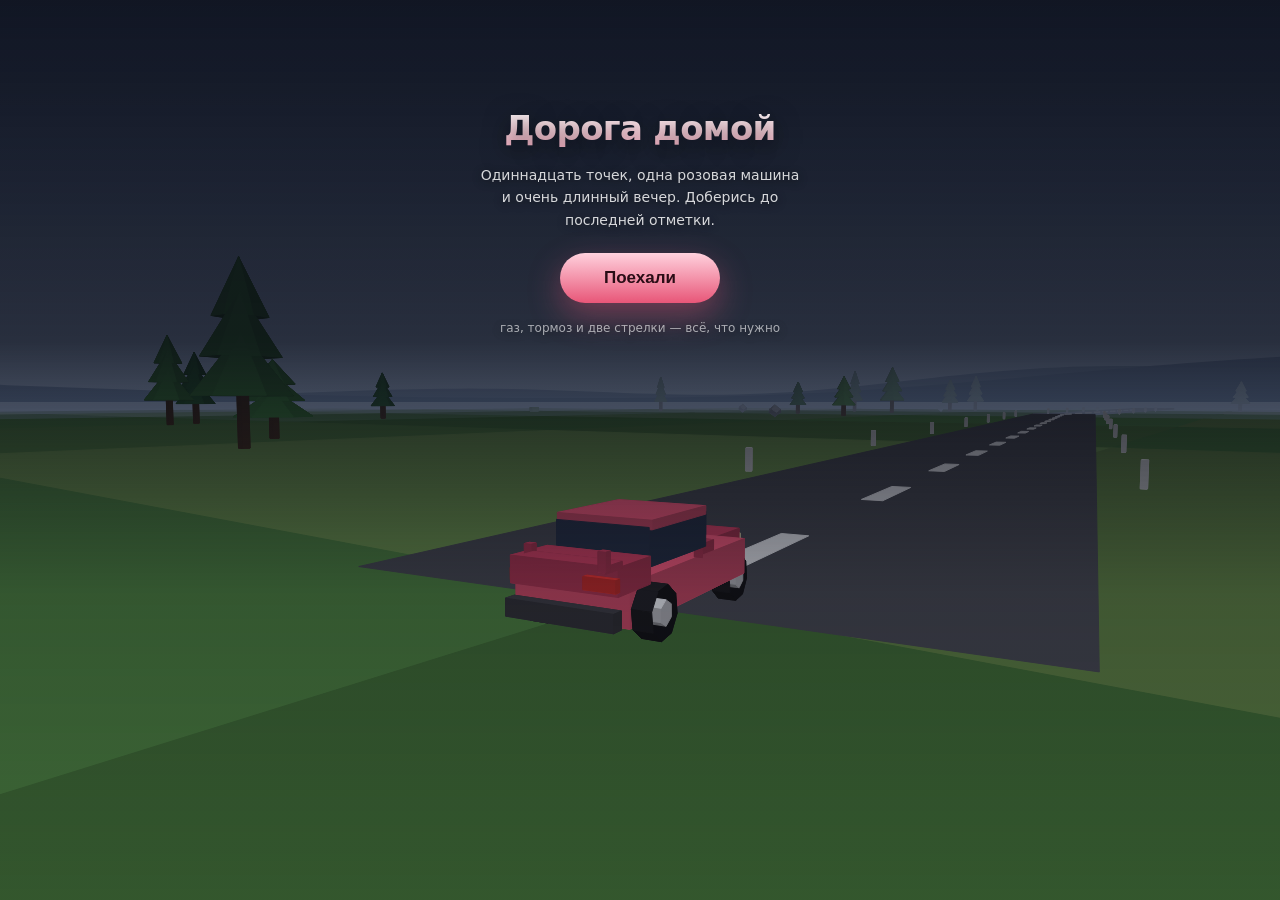
==== road-home.html @ 981a8a4d "Игра «Дорога домой»: одиночный HTML-файл с 3D-поездкой Самодостаточная low-poly игра на одном экране" ====
<!DOCTYPE html>
<html lang="ru">
<head>
<meta charset="utf-8">
<meta name="viewport" content="width=device-width,initial-scale=1,maximum-scale=1,user-scalable=no,viewport-fit=cover">
<meta name="theme-color" content="#0b0d14">
<meta name="apple-mobile-web-app-capable" content="yes">
<title>Дорога домой</title>
<style>
*{margin:0;padding:0;box-sizing:border-box;-webkit-tap-highlight-color:transparent}
html,body{width:100%;height:100%;overflow:hidden;background:#0b0d14;
  font-family:system-ui,-apple-system,"Segoe UI",Roboto,"Helvetica Neue",sans-serif;
  -webkit-user-select:none;user-select:none;touch-action:none;overscroll-behavior:none}
#c{display:block;position:absolute;inset:0}

/* ---------- худ ---------- */
#hud{position:absolute;left:0;right:0;top:0;padding:calc(env(safe-area-inset-top) + 12px) 14px 0;
  display:flex;justify-content:space-between;align-items:flex-start;pointer-events:none;
  color:#fff;text-shadow:0 2px 6px rgba(0,0,0,.55);opacity:0;transition:opacity .4s}
#hud.on{opacity:1}
.card{background:rgba(10,14,24,.45);backdrop-filter:blur(6px);-webkit-backdrop-filter:blur(6px);
  border:1px solid rgba(255,255,255,.14);border-radius:14px;padding:8px 12px}
.lbl{font-size:10px;letter-spacing:.14em;text-transform:uppercase;opacity:.65}
.val{font-size:20px;font-weight:700;line-height:1.15;font-variant-numeric:tabular-nums}
.val small{font-size:11px;font-weight:600;opacity:.6;margin-left:2px}

/* ---------- управление ---------- */
#pad{position:absolute;inset:auto 0 0 0;padding:0 16px calc(env(safe-area-inset-bottom) + 16px);
  display:flex;justify-content:space-between;align-items:flex-end;opacity:0;transition:opacity .4s;pointer-events:none}
#pad.on{opacity:1;pointer-events:auto}
.grp{display:flex;gap:12px}
.btn{width:76px;height:76px;border-radius:50%;border:1px solid rgba(255,255,255,.22);
  background:rgba(255,255,255,.1);backdrop-filter:blur(8px);-webkit-backdrop-filter:blur(8px);
  color:#fff;font-size:24px;font-weight:700;display:flex;align-items:center;justify-content:center;
  transition:transform .08s,background .12s;touch-action:none}
.btn.sm{font-size:12px;letter-spacing:.06em}
.btn.gas{background:rgba(232,86,120,.3);border-color:rgba(255,160,185,.5)}
.btn:active,.btn.dn{transform:scale(.9);background:rgba(255,255,255,.3)}
.btn.gas.dn{background:rgba(232,86,120,.6)}

/* ---------- диалог ---------- */
#dlg{position:absolute;left:0;right:0;bottom:0;padding:16px 16px calc(env(safe-area-inset-bottom) + 20px);
  display:none;pointer-events:auto}
#dlg.on{display:block;animation:up .35s cubic-bezier(.2,.9,.3,1)}
@keyframes up{from{opacity:0;transform:translateY(24px)}to{opacity:1;transform:none}}
#box{max-width:560px;margin:0 auto;background:rgba(12,14,22,.9);border:1px solid rgba(255,255,255,.16);
  border-radius:18px;padding:16px 18px 14px;color:#fff;box-shadow:0 18px 50px rgba(0,0,0,.55)}
#who{font-size:11px;letter-spacing:.16em;text-transform:uppercase;color:#c79bff;margin-bottom:7px}
#say{font-size:17px;line-height:1.5;min-height:3.1em}
#next{margin-top:10px;font-size:12px;opacity:.5;text-align:right;animation:bl 1.3s infinite}
@keyframes bl{0%,100%{opacity:.18}50%{opacity:.65}}

/* ---------- заставка ---------- */
#menu{position:absolute;inset:0;display:flex;flex-direction:column;align-items:center;justify-content:flex-start;
  gap:16px;padding:12vh 28px 28px;text-align:center;color:#fff;
  background:linear-gradient(180deg,rgba(9,11,20,.92) 0%,rgba(9,11,20,.8) 38%,
                                    rgba(9,11,20,.22) 66%,rgba(9,11,20,.05) 100%)}
#menu.off{display:none}
h1{font-size:34px;font-weight:800;letter-spacing:-.02em;text-shadow:0 6px 24px rgba(0,0,0,.6);
  background:linear-gradient(180deg,#fff,#ffb9cc);-webkit-background-clip:text;background-clip:text;color:transparent}
#menu p{max-width:330px;font-size:14px;line-height:1.6;opacity:.82;text-shadow:0 2px 10px rgba(0,0,0,.7)}
#go{margin-top:6px;padding:15px 44px;border:0;border-radius:999px;font-size:17px;font-weight:700;color:#2a0d16;
  background:linear-gradient(180deg,#ffd1dd,#e85678);box-shadow:0 12px 32px rgba(232,86,120,.4)}
#go:active{transform:scale(.96)}
#tip{font-size:12px;opacity:.6;margin-top:2px;text-shadow:0 2px 8px rgba(0,0,0,.8)}

#crash{position:absolute;inset:0;display:none;align-items:center;justify-content:center;
  background:#000;color:#4cf08a;font-family:ui-monospace,Menlo,Consolas,monospace;font-size:13px;
  white-space:pre;line-height:1.6;text-align:center;padding:20px}
#crash.on{display:flex}
</style>
</head>
<body>
<canvas id="c"></canvas>

<div id="hud">
  <div class="card"><div class="lbl">Точка</div><div class="val" id="hCp">1<small>/11</small></div></div>
  <div class="card" style="text-align:right"><div class="lbl">Скорость</div><div class="val" id="hSpd">0<small>км/ч</small></div></div>
</div>

<div id="pad">
  <div class="grp">
    <div class="btn" id="bL">◀</div>
    <div class="btn" id="bR">▶</div>
  </div>
  <div class="grp">
    <div class="btn sm" id="bB">ТОРМОЗ</div>
    <div class="btn gas" id="bG">ГАЗ</div>
  </div>
</div>

<div id="dlg"><div id="box">
  <div id="who">Незнакомец</div>
  <div id="say"></div>
  <div id="next">нажми, чтобы продолжить ▸</div>
</div></div>

<div id="crash"></div>

<div id="menu">
  <h1>Дорога домой</h1>
  <p>Одиннадцать точек, одна розовая машина и очень длинный вечер. Доберись до последней отметки.</p>
  <button id="go">Поехали</button>
  <div id="tip">газ, тормоз и две стрелки — всё, что нужно</div>
</div>

<script>
'use strict';

/* =====================================================================
   Крошечный софтверный 3D-рендер на обычном canvas 2d.
   Никаких библиотек: грани сортируются по глубине и заливаются
   кистью «от дальних к ближним». Этого хватает для low-poly.
   ===================================================================== */

const cvs = document.getElementById('c');
const ctx = cvs.getContext('2d', { alpha:false });

const FOV  = Math.PI / 3.1;
const FOV_V_MAX = 1.15;      // предел вертикального обзора
const NEAR = 0.45;
let W = 1, H = 1, DPR = 1, FL = 500;

function resize(){
  DPR = Math.min(window.devicePixelRatio || 1, 2);
  W = Math.round(window.innerWidth);
  H = Math.round(window.innerHeight);
  cvs.style.width = W + 'px';
  cvs.style.height = H + 'px';
  cvs.width  = Math.round(W * DPR);
  cvs.height = Math.round(H * DPR);
  ctx.setTransform(DPR, 0, 0, DPR, 0, 0);
  FL = Math.max((Math.min(W, H) / 2) / Math.tan(FOV / 2),
                (H / 2) / Math.tan(FOV_V_MAX / 2));
}
window.addEventListener('resize', resize);
window.addEventListener('orientationchange', () => setTimeout(resize, 120));
resize();

// --- мелкая математика -------------------------------------------------
const clamp = (v,a,b) => v < a ? a : (v > b ? b : v);
const lerp  = (a,b,t) => a + (b - a) * t;
function lerpAng(a,b,t){
  let d = ((b - a + Math.PI) % (Math.PI*2) + Math.PI*2) % (Math.PI*2) - Math.PI;
  return a + d * t;
}
// детерминированный генератор — мир каждый раз одинаковый
let _seed = 1;
function srnd(){ _seed = (_seed * 1664525 + 1013904223) >>> 0; return _seed / 4294967296; }
function hash2(i,j){
  let n = ((i * 73856093) ^ (j * 19349663)) >>> 0;
  n = ((n ^ (n >>> 13)) * 1274126177) >>> 0;
  return (n >>> 0) / 4294967296;
}

// --- камера ------------------------------------------------------------
const cam = { x:0, y:4, z:-10, yaw:0, pitch:0.26, cy:1, sy:0, cp:1, sp:0 };
function camPrep(){
  cam.cy = Math.cos(cam.yaw); cam.sy = Math.sin(cam.yaw);
  cam.cp = Math.cos(cam.pitch); cam.sp = Math.sin(cam.pitch);
}
function lookAt(tx,ty,tz){
  const dx = tx - cam.x, dy = ty - cam.y, dz = tz - cam.z;
  return { yaw: Math.atan2(dx, dz), pitch: Math.atan2(-dy, Math.hypot(dx, dz)) };
}

// мир -> камера
function toCam(p, out){
  const dx = p[0] - cam.x, dy = p[1] - cam.y, dz = p[2] - cam.z;
  const z1 = dx * cam.sy + dz * cam.cy;
  out[0] = dx * cam.cy - dz * cam.sy;
  out[1] = dy * cam.cp + z1 * cam.sp;
  out[2] = z1 * cam.cp - dy * cam.sp;
  return out;
}

// --- свет и туман ------------------------------------------------------
const LIGHT = (() => { const l=[0.42,0.82,-0.38], m=Math.hypot(l[0],l[1],l[2]); return [l[0]/m,l[1]/m,l[2]/m]; })();
let FOG_A = 150, FOG_B = 320;           // где туман начинается и где съедает всё
const FOG_RGB = [176, 198, 231];

// очередь граней текущего кадра: {v:[[x,y,z]..], c:[r,g,b(,a)], l:слой}
let queue = [];
function push(v, c, l){ queue.push({ v:v, c:c, l:l === undefined ? 3 : l }); }

// обрезка многоугольника по ближней плоскости (иначе грани за спиной
// выворачиваются наизнанку)
function clipNear(pts){
  const out = [];
  for (let i = 0; i < pts.length; i++){
    const a = pts[i], b = pts[(i + 1) % pts.length];
    const ain = a[2] >= NEAR, bin = b[2] >= NEAR;
    if (ain) out.push(a);
    if (ain !== bin){
      const t = (NEAR - a[2]) / (b[2] - a[2]);
      out.push([a[0] + (b[0]-a[0])*t, a[1] + (b[1]-a[1])*t, NEAR]);
    }
  }
  return out;
}

function renderQueue(){
  const draw = [];
  const tmp = [0,0,0];

  for (let qi = 0; qi < queue.length; qi++){
    const f = queue[qi], v = f.v, n = v.length;
    // центр грани — по нему считаем дистанцию, туман и сортировку
    let cx = 0, cy = 0, cz = 0;
    for (let i = 0; i < n; i++){ cx += v[i][0]; cy += v[i][1]; cz += v[i][2]; }
    cx /= n; cy /= n; cz /= n;
    const dist = Math.hypot(cx - cam.x, cy - cam.y, cz - cam.z);
    if (dist > FOG_B) continue;

    // в камеру + обрезка
    const cpts = new Array(n);
    for (let i = 0; i < n; i++){
      toCam(v[i], tmp);
      cpts[i] = [tmp[0], tmp[1], tmp[2]];
    }
    let poly = cpts;
    let anyBack = false, allBack = true;
    for (let i = 0; i < n; i++){ if (cpts[i][2] < NEAR) anyBack = true; else allBack = false; }
    if (allBack) continue;
    if (anyBack){ poly = clipNear(cpts); if (poly.length < 3) continue; }

    // экранные координаты + грубый отсев за краями кадра
    const sp = new Array(poly.length);
    let minX = 1e9, maxX = -1e9, minY = 1e9, maxY = -1e9, az = 0;
    for (let i = 0; i < poly.length; i++){
      const p = poly[i], k = FL / p[2];
      const X = W/2 + p[0]*k, Y = H/2 - p[1]*k;
      sp[i] = [X, Y];
      if (X < minX) minX = X; if (X > maxX) maxX = X;
      if (Y < minY) minY = Y; if (Y > maxY) maxY = Y;
      az += p[2];
    }
    if (maxX < -4 || minX > W + 4 || maxY < -4 || minY > H + 4) continue;
    az /= poly.length;

    // нормаль; разворачиваем её к камере, чтобы видимая сторона была освещена
    const ax = v[1][0]-v[0][0], ay = v[1][1]-v[0][1], az0 = v[1][2]-v[0][2];
    const bx = v[2][0]-v[0][0], by = v[2][1]-v[0][1], bz = v[2][2]-v[0][2];
    let nx = ay*bz - az0*by, ny = az0*bx - ax*bz, nz = ax*by - ay*bx;
    const nl = Math.hypot(nx, ny, nz) || 1;
    nx /= nl; ny /= nl; nz /= nl;
    if (nx*(cam.x-cx) + ny*(cam.y-cy) + nz*(cam.z-cz) < 0){ nx=-nx; ny=-ny; nz=-nz; }

    const sh = 0.52 + 0.48 * Math.max(0, nx*LIGHT[0] + ny*LIGHT[1] + nz*LIGHT[2]);
    const col = f.c;
    let r = col[0]*sh, g = col[1]*sh, b = col[2]*sh;
    let fog = clamp((dist - FOG_A) / (FOG_B - FOG_A), 0, 1);
    if (f.l === 4) fog *= 0.45;                    // маркеры и дым — почти без тумана
    if (fog > 0){
      r = lerp(r, FOG_RGB[0], fog); g = lerp(g, FOG_RGB[1], fog); b = lerp(b, FOG_RGB[2], fog);
    }
    const alpha = col.length > 3 ? col[3] * (1 - fog*0.5) : 1;
    draw.push({ p:sp, s:'rgb(' + (r|0) + ',' + (g|0) + ',' + (b|0) + ')', a:alpha, z:az, l:f.l });
  }

  // слой за слоем, внутри слоя — от дальних к ближним
  draw.sort((A,B) => (A.l - B.l) || (B.z - A.z));

  let lastA = 1;
  ctx.lineWidth = 1;
  ctx.lineJoin = 'round';
  for (let i = 0; i < draw.length; i++){
    const d = draw[i];
    if (d.a !== lastA){ ctx.globalAlpha = d.a; lastA = d.a; }
    ctx.fillStyle = d.s; ctx.strokeStyle = d.s;
    const p = d.p;
    ctx.beginPath();
    ctx.moveTo(p[0][0], p[0][1]);
    for (let j = 1; j < p.length; j++) ctx.lineTo(p[j][0], p[j][1]);
    ctx.closePath();
    ctx.fill();
    if (d.a === 1) ctx.stroke();     // закрывает щели между соседними гранями
  }
  if (lastA !== 1) ctx.globalAlpha = 1;
  queue.length = 0;
  return draw.length;
}

/* ---------------------------------------------------------------------
   Небо: градиент, солнце и силуэт гор, который едет вместе с поворотом
   камеры. Рисуется в экранных координатах — дёшево и не грузит сортировку.
   --------------------------------------------------------------------- */
function drawSky(){
  const hy = H/2 - FL * Math.tan(cam.pitch);        // линия горизонта
  const g = ctx.createLinearGradient(0, Math.min(0, hy - H), 0, hy);
  g.addColorStop(0,   '#2f4f9e');
  g.addColorStop(0.55,'#6f96d8');
  g.addColorStop(1,   '#b0c6e7');
  ctx.fillStyle = g;
  ctx.fillRect(0, 0, W, Math.max(0, hy));
  ctx.fillStyle = 'rgb(176,198,231)';
  if (hy < H) ctx.fillRect(0, Math.max(0, hy), W, H - Math.max(0, hy));

  // солнце
  const sa = 0.9;                                    // мировой азимут солнца
  let da = ((sa - cam.yaw + Math.PI) % (Math.PI*2) + Math.PI*2) % (Math.PI*2) - Math.PI;
  if (Math.abs(da) < 1.2){
    const sx = W/2 + Math.tan(da) * FL, sy = hy - FL * 0.30;
    const sg = ctx.createRadialGradient(sx, sy, 4, sx, sy, 130);
    sg.addColorStop(0, 'rgba(255,246,214,.95)');
    sg.addColorStop(0.18,'rgba(255,224,170,.55)');
    sg.addColorStop(1, 'rgba(255,214,160,0)');
    ctx.fillStyle = sg;
    ctx.beginPath(); ctx.arc(sx, sy, 130, 0, 6.2832); ctx.fill();
  }

  // горы у горизонта
  if (hy > -40){
    for (let layer = 0; layer < 2; layer++){
      const amp = layer ? 46 : 78, k = layer ? 0.9 : 0.55;
      ctx.fillStyle = layer ? 'rgba(126,152,192,.75)' : 'rgba(98,124,168,.62)';
      ctx.beginPath();
      ctx.moveTo(-6, hy + 2);
      for (let x = -6; x <= W + 6; x += 14){
        const ang = Math.atan((x - W/2) / FL) + cam.yaw;
        const h = amp * (0.55 + 0.45*Math.sin(ang*3.1*k + layer*2.1))
                      * (0.6 + 0.4*Math.sin(ang*7.7*k + 1.3 + layer));
        ctx.lineTo(x, hy - Math.abs(h) * (layer ? 0.75 : 1));
      }
      ctx.lineTo(W + 6, hy + 2);
      ctx.closePath(); ctx.fill();
    }
  }
}

/* =====================================================================
   Конструктор геометрии
   ===================================================================== */

// коробка; ry — поворот вокруг вертикали
function box(out, cx,cy,cz, sx,sy,sz, col, ry){
  const hx=sx/2, hy=sy/2, hz=sz/2;
  const c = Math.cos(ry||0), s = Math.sin(ry||0);
  const raw = [[-hx,-hy,-hz],[hx,-hy,-hz],[hx,-hy,hz],[-hx,-hy,hz],
               [-hx, hy,-hz],[hx, hy,-hz],[hx, hy,hz],[-hx, hy,hz]];
  const p = raw.map(v => [v[0]*c + v[2]*s + cx, v[1] + cy, -v[0]*s + v[2]*c + cz]);
  const F = [[4,5,6,7],[0,3,2,1],[3,2,6,7],[0,1,5,4],[1,2,6,5],[0,3,7,4]];
  for (let i = 0; i < F.length; i++) out.push({ v:F[i].map(k => p[k]), c:col });
  return out;
}

// призма вдоль оси X — из неё делаются колёса
function cylX(out, cx,cy,cz, r, len, sides, rot, col, cap){
  const hl = len/2, a = [], b = [];
  for (let i = 0; i < sides; i++){
    const t = rot + i * Math.PI*2 / sides;
    const y = Math.sin(t)*r, z = Math.cos(t)*r;
    a.push([cx-hl, cy+y, cz+z]);
    b.push([cx+hl, cy+y, cz+z]);
  }
  for (let i = 0; i < sides; i++){
    const j = (i+1) % sides;
    out.push({ v:[a[i], a[j], b[j], b[i]], c:col });
  }
  out.push({ v:a.slice().reverse(), c:cap||col });
  out.push({ v:b.slice(),           c:cap||col });
  return out;
}

// конус — крона дерева, крыша
function cone(out, cx,cy,cz, r, h, sides, col){
  const base = [];
  for (let i = 0; i < sides; i++){
    const t = i * Math.PI*2 / sides;
    base.push([cx + Math.cos(t)*r, cy, cz + Math.sin(t)*r]);
  }
  const tip = [cx, cy + h, cz];
  for (let i = 0; i < sides; i++) out.push({ v:[base[i], base[(i+1)%sides], tip], c:col });
  out.push({ v:base.slice().reverse(), c:col });
  return out;
}

// угловатый «шарик» — камни и кудри
function blob(out, cx,cy,cz, r, col, sq){
  const s = sq === undefined ? 1 : sq;
  const p = [[0,r,0],[0,-r,0],
             [r,r*0.32*s,0],[-r,r*0.32*s,0],[0,r*0.32*s,r],[0,r*0.32*s,-r],
             [r*0.7,-r*0.32*s,r*0.7],[-r*0.7,-r*0.32*s,r*0.7],
             [r*0.7,-r*0.32*s,-r*0.7],[-r*0.7,-r*0.32*s,-r*0.7]].map(v => [v[0]+cx, v[1]+cy, v[2]+cz]);
  const F = [[0,2,4],[0,4,3],[0,3,5],[0,5,2],
             [1,6,7],[1,7,9],[1,9,8],[1,8,6],
             [2,4,6],[4,3,7],[3,5,9],[5,2,8],
             [4,6,7],[3,7,9],[5,9,8],[2,8,6]];
  for (let i = 0; i < F.length; i++) out.push({ v:F[i].map(k => p[k]), c:col });
  return out;
}

// перенос/поворот готового набора граней в мировые координаты
function xform(src, dst, px,py,pz, yaw, pitch, roll, layer){
  const cy = Math.cos(yaw||0),   sy = Math.sin(yaw||0);
  const cp = Math.cos(pitch||0), sp = Math.sin(pitch||0);
  const cr = Math.cos(roll||0),  sr = Math.sin(roll||0);
  for (let i = 0; i < src.length; i++){
    const f = src[i], nv = new Array(f.v.length);
    for (let j = 0; j < f.v.length; j++){
      const p = f.v[j];
      const x1 = p[0]*cr - p[1]*sr, y1 = p[0]*sr + p[1]*cr, z1 = p[2];
      const y2 = y1*cp - z1*sp,     z2 = y1*sp + z1*cp;
      nv[j] = [x1*cy + z2*sy + px, y2 + py, -x1*sy + z2*cy + pz];
    }
    dst.push({ v:nv, c:f.c, l: layer === undefined ? 3 : layer });
  }
  return dst;
}

/* =====================================================================
   Мир: маршрут из 11 точек, дорога, деревья, камни и дом в конце
   ===================================================================== */

const CP_TOTAL = 11;
const ROAD_W   = 13;
let route = [];        // route[0] — старт, дальше 11 контрольных точек
let roadPath = [];     // то же плюс «хвост» за последней точкой
let statics = [];      // неподвижные грани в мировых координатах
let house = null;      // { x, z, yaw, doorX, doorZ }

function buildWorld(){
  _seed = 20260916;
  statics = [];
  route = [[0, 0]];
  let ang = 0;
  for (let i = 1; i <= CP_TOTAL; i++){
    ang += (srnd() - 0.5) * 1.5;
    const d = 150 + srnd() * 80;
    const p = route[route.length - 1];
    route.push([p[0] + Math.sin(ang)*d, p[1] + Math.cos(ang)*d]);
  }
  // дорога не должна обрываться на последней точке — уводим её за горизонт
  roadPath = route.slice();
  {
    const e = route[CP_TOTAL], q = route[CP_TOTAL-1];
    const ex = e[0]-q[0], ez = e[1]-q[1], eL = Math.hypot(ex, ez);
    roadPath.push([e[0] + ex/eL*240, e[1] + ez/eL*240]);
  }

  // --- дорога ---
  const asphalt = [66,68,78], edge = [214,216,222];
  for (let i = 0; i < roadPath.length - 1; i++){
    const a = roadPath[i], b = roadPath[i+1];
    const dx = b[0]-a[0], dz = b[1]-a[1], L = Math.hypot(dx,dz);
    const nx = -dz/L * ROAD_W/2, nz = dx/L * ROAD_W/2;
    statics.push({ v:[[a[0]-nx,0.05,a[1]-nz],[a[0]+nx,0.05,a[1]+nz],
                      [b[0]+nx,0.05,b[1]+nz],[b[0]-nx,0.05,b[1]-nz]], c:asphalt, l:1 });
    // заплатка на стыке, чтобы на поворотах не было дыр
    const px = -dz/L*ROAD_W/2, pz = dx/L*ROAD_W/2;
    statics.push({ v:[[b[0]-px-dx/L*6.5,0.05,b[1]-pz-dz/L*6.5],[b[0]+px-dx/L*6.5,0.05,b[1]+pz-dz/L*6.5],
                      [b[0]+px+dx/L*6.5,0.05,b[1]+pz+dz/L*6.5],[b[0]-px+dx/L*6.5,0.05,b[1]-pz+dz/L*6.5]],
                    c:asphalt, l:1 });
    // прерывистая разметка
    const n = Math.floor(L / 12);
    for (let k = 0; k < n; k++){
      const t0 = (k + 0.25) / n, t1 = (k + 0.62) / n;
      const x0 = a[0]+dx*t0, z0 = a[1]+dz*t0, x1 = a[0]+dx*t1, z1 = a[1]+dz*t1;
      const mx = -dz/L*0.35, mz = dx/L*0.35;
      statics.push({ v:[[x0-mx,0.09,z0-mz],[x0+mx,0.09,z0+mz],[x1+mx,0.09,z1+mz],[x1-mx,0.09,z1-mz]],
                     c:edge, l:2 });
    }
    // столбики вдоль обочины — по ним чувствуется скорость
    const posts = Math.floor(L / 26);
    for (let k = 1; k <= posts; k++){
      const t = k / (posts + 1);
      const bx = a[0]+dx*t, bz = a[1]+dz*t;
      for (const sgn of [-1, 1]){
        const o = [];
        box(o, bx + (-dz/L)*(ROAD_W/2+1.6)*sgn, 0.55, bz + (dx/L)*(ROAD_W/2+1.6)*sgn,
            0.22, 1.1, 0.22, [236,238,244]);
        for (const f of o) statics.push({ v:f.v, c:f.c, l:3 });
      }
    }
  }

  // --- дом у последней точки ---
  const last = route[CP_TOTAL], prev = route[CP_TOTAL-1];
  const hdx = last[0]-prev[0], hdz = last[1]-prev[1], hL = Math.hypot(hdx,hdz);
  const sx = -hdz/hL, sz = hdx/hL;                         // вбок от дороги
  const fx = hdx/hL, fz = hdz/hL;                          // вдоль дороги
  const hx = last[0] + sx*13 + fx*13, hz = last[1] + sz*13 + fz*13;
  const hyaw = Math.atan2(sx, sz);                          // фасадом к дороге
  house = { x:hx, z:hz, yaw:hyaw, doorX: hx - sx*4.6, doorZ: hz - sz*4.6,
            sideX: sx, sideZ: sz };
  buildHouse(hx, hz, hyaw);

  // --- зелень и камни ---
  const minX = Math.min(...roadPath.map(p=>p[0])) - 220, maxX = Math.max(...roadPath.map(p=>p[0])) + 220;
  const minZ = Math.min(...roadPath.map(p=>p[1])) - 220, maxZ = Math.max(...roadPath.map(p=>p[1])) + 220;
  const greens = [[46,104,52],[58,122,58],[38,90,48],[70,132,64]];
  let tries = 0, placed = 0;
  while (placed < 340 && tries < 6000){
    tries++;
    const x = minX + srnd()*(maxX-minX), z = minZ + srnd()*(maxZ-minZ);
    const d = distToRoad(x, z);
    if (d < ROAD_W/2 + 5) continue;
    if (Math.hypot(x-hx, z-hz) < 16) continue;
    if (d > 150) continue;                                  // не заваливаем горизонт
    placed++;
    const o = [];
    if (srnd() < 0.78){
      const h = 4 + srnd()*5, r = 1.6 + srnd()*1.2;
      box(o, x, h*0.3, z, 0.55, h*0.6, 0.55, [82,58,40]);
      const g = greens[(srnd()*greens.length)|0];
      cone(o, x, h*0.45, z, r*1.25, h*0.55, 6, g);
      cone(o, x, h*0.78, z, r,      h*0.55, 6, g);
      cone(o, x, h*1.12, z, r*0.7,  h*0.5,  6, g);
    } else if (srnd() < 0.6){
      blob(o, x, 0.5 + srnd()*0.4, z, 0.8 + srnd()*1.1, [128,130,138], 0.8);
    } else {
      const bh = 0.9 + srnd()*0.7;
      box(o, x, bh/2, z, 1.4 + srnd(), bh, 1.4 + srnd(), [92,140,72], srnd()*3);
    }
    for (const f of o) statics.push({ v:f.v, c:f.c, l:3 });
  }
}

function buildHouse(x, z, yaw){
  const o = [];
  const wall = [222,214,198], wood = [126,86,58], roofc = [138,62,58];
  box(o, 0, 2.2, 0, 9, 4.4, 8, wall);
  // двускатная крыша
  const rh = 2.6, ov = 0.7;
  const A = [-4.5-ov, 4.4, -4-ov], B = [4.5+ov, 4.4, -4-ov],
        C = [4.5+ov, 4.4, 4+ov],  D = [-4.5-ov, 4.4, 4+ov],
        E = [0, 4.4+rh, -4-ov],   F = [0, 4.4+rh, 4+ov];
  o.push({ v:[A,B,E], c:roofc });
  o.push({ v:[D,C,F], c:roofc });
  o.push({ v:[A,E,F,D], c:[152,70,64] });
  o.push({ v:[B,C,F,E], c:[120,54,52] });
  // крыльцо
  box(o, 0, 0.14, -4.9, 4.2, 0.28, 2.2, [188,182,170]);
  box(o, -1.7, 1.4, -5.8, 0.3, 2.5, 0.3, wood);
  box(o,  1.7, 1.4, -5.8, 0.3, 2.5, 0.3, wood);
  box(o, 0, 2.8, -5.3, 4.4, 0.3, 1.6, roofc);
  // окна
  for (const wx of [-2.9, 2.9]){
    box(o, wx, 2.5, -4.06, 1.7, 1.6, 0.12, [96,140,178]);
    box(o, wx, 2.5, -4.0,  1.9, 1.8, 0.06, wood);
  }
  box(o, 0, 5.2, 0, 1.2, 1.2, 8.4, [150,142,130]);   // конёк
  for (const f of o) statics.push({ v:f.v.map(p => rotY(p, x, z, yaw)), c:f.c, l:3 });

  // дверь живёт отдельно — она открывается
  doorLocal = [];
  box(doorLocal, 0.55, 1.35, 0, 1.1, 2.7, 0.14, [88,56,38]);
  box(doorLocal, 0.95, 1.35, -0.12, 0.14, 0.14, 0.14, [226,196,120]);
  doorHinge = rotY([-0.55, 0, -4.06], x, z, yaw);
  doorYaw = yaw;
  // тёмный проём под дверью
  const dark = [];
  box(dark, 0, 1.35, -4.0, 1.15, 2.7, 0.1, [26,22,26]);
  for (const f of dark) statics.push({ v:f.v.map(p => rotY(p, x, z, yaw)), c:f.c, l:3 });
}
let doorLocal = [], doorHinge = [0,0,0], doorYaw = 0;

function rotY(p, cx, cz, a){
  const c = Math.cos(a), s = Math.sin(a);
  return [p[0]*c + p[2]*s + cx, p[1], -p[0]*s + p[2]*c + cz];
}

function distToRoad(x, z){
  let best = 1e9;
  for (let i = 0; i < roadPath.length - 1; i++){
    const a = roadPath[i], b = roadPath[i+1];
    const dx = b[0]-a[0], dz = b[1]-a[1];
    const t = clamp(((x-a[0])*dx + (z-a[1])*dz) / (dx*dx + dz*dz), 0, 1);
    const d = Math.hypot(x - (a[0]+dx*t), z - (a[1]+dz*t));
    if (d < best) best = d;
  }
  return best;
}

// земля — сетка плиток вокруг камеры, цвет берётся из хеша координат
const TILE = 55, TILE_R = 7;
function emitGround(){
  const ci = Math.floor(cam.x / TILE), cj = Math.floor(cam.z / TILE);
  for (let i = ci - TILE_R; i <= ci + TILE_R; i++){
    for (let j = cj - TILE_R; j <= cj + TILE_R; j++){
      const x = i*TILE, z = j*TILE;
      const mx = x + TILE/2, mz = z + TILE/2;
      const rx = mx - cam.x, rz = mz - cam.z;
      if (rx*cam.sy + rz*cam.cy < -60) continue;              // позади камеры
      if (rx*rx + rz*rz > (FOG_B+TILE)*(FOG_B+TILE)) continue;
      const h = hash2(i, j);
      const g = h < 0.14 ? [96,132,72] : (h < 0.3 ? [74,116,60] : [64,108,56]);
      const k = 0.9 + hash2(j, i) * 0.22;
      const e = 0.6;      // плитки чуть перекрываются — так не видно швов
      push([[x-e,0,z-e],[x+TILE+e,0,z-e],[x+TILE+e,0,z+TILE+e],[x-e,0,z+TILE+e]],
           [g[0]*k, g[1]*k, g[2]*k], 0);
    }
  }
}

/* =====================================================================
   Машина
   ===================================================================== */

const BODY = [232,86,120], BODY_D = [196,62,96], GLASS = [46,58,86];
const carBody = [];
(function buildCar(){
  const o = carBody;
  box(o, 0,  0.62,  0.05, 1.92, 0.62, 4.10, BODY);        // корпус
  box(o, 0,  0.95,  1.35, 1.78, 0.34, 1.35, BODY_D);      // капот
  box(o, 0,  0.98, -1.75, 1.80, 0.40, 0.90, BODY_D);      // багажник
  box(o, 0,  1.28, -0.20, 1.62, 0.58, 1.95, GLASS);       // остекление
  box(o, 0,  1.60, -0.20, 1.66, 0.14, 1.85, BODY);        // крыша
  box(o, 0,  1.14, -2.06, 1.50, 0.10, 0.44, BODY_D);      // спойлер
  box(o, -0.62, 1.22, -2.10, 0.12, 0.28, 0.12, BODY_D);
  box(o,  0.62, 1.22, -2.10, 0.12, 0.28, 0.12, BODY_D);
  box(o, -1.00, 1.05,  0.30, 0.14, 0.22, 0.42, BODY_D);   // зеркала
  box(o,  1.00, 1.05,  0.30, 0.14, 0.22, 0.42, BODY_D);
  box(o, -0.62, 0.92,  2.05, 0.52, 0.20, 0.10, [255,243,196]);  // фары
  box(o,  0.62, 0.92,  2.05, 0.52, 0.20, 0.10, [255,243,196]);
  box(o, -0.62, 0.92, -2.18, 0.52, 0.18, 0.10, [222,52,52]);    // стопы
  box(o,  0.62, 0.92, -2.18, 0.52, 0.18, 0.10, [222,52,52]);
  box(o, 0, 0.45,  2.12, 1.80, 0.26, 0.20, [58,58,66]);         // бамперы
  box(o, 0, 0.45, -2.22, 1.80, 0.26, 0.20, [58,58,66]);
})();

const car = {
  x:0, z:0, yaw:0, spd:0,
  steer:0, wheelSpin:0, roll:0, pitch:0, dead:false
};

function emitCar(){
  const w = [];
  const tyre = [32,32,38], dark = [24,24,30], rim = [208,210,218];
  for (const sgn of [-1, 1]){
    for (const wz of [-1.32, 1.38]){
      cylX(w, 0.98*sgn, 0.40, wz, 0.40, 0.32, 8, car.wheelSpin, tyre, dark);
      cylX(w, 1.02*sgn, 0.40, wz, 0.19, 0.28, 6, car.wheelSpin, rim, rim);
    }
  }
  xform(carBody, queue, car.x, 0, car.z, car.yaw, car.pitch, car.roll, 3);
  xform(w,     queue, car.x, 0, car.z, car.yaw, car.pitch, car.roll, 3);
}

/* =====================================================================
   Сосед: высокий, кудрявый, фиолетовая футболка, широкие чёрные джинсы
   ===================================================================== */

const SKIN = [226,182,150], TEE = [128,66,188], TEE_D = [104,52,158],
      JEANS = [28,28,34], HAIR = [46,32,26];

const man = { x:0, z:0, yaw:0, walk:0, on:false, phase:0, arrived:0, stopX:0, stopZ:0 };

function limb(out, cx,cy,cz, sx,sy,sz, col, pivotY, ang){
  const t = [];
  box(t, cx, cy, cz, sx, sy, sz, col);
  const c = Math.cos(ang), s = Math.sin(ang);
  for (const f of t){
    out.push({ v: f.v.map(p => {
      const y = p[1] - pivotY, z = p[2];
      return [p[0], y*c - z*s + pivotY, y*s + z*c];
    }), c: f.c });
  }
}

function emitMan(){
  if (!man.on) return;
  const o = [];
  const sw = Math.sin(man.walk) * (man.phase === 1 ? 0.55 : 0.06);
  // широкие джинсы
  limb(o, -0.26, 0.48, 0, 0.46, 1.00, 0.46, JEANS, 0.98,  sw);
  limb(o,  0.26, 0.48, 0, 0.46, 1.00, 0.46, JEANS, 0.98, -sw);
  box(o, 0, 1.06, 0, 0.98, 0.26, 0.48, JEANS);            // пояс
  box(o, 0, 1.62, 0, 0.94, 0.90, 0.46, TEE);              // футболка
  box(o, 0, 1.62, 0.235, 0.62, 0.62, 0.02, TEE_D);
  // руки: короткий фиолетовый рукав, дальше кожа
  for (const sgn of [-1, 1]){
    limb(o, 0.60*sgn, 1.72, 0, 0.26, 0.42, 0.28, TEE,  2.02, -sw*0.75*sgn);
    limb(o, 0.60*sgn, 1.28, 0, 0.22, 0.54, 0.24, SKIN, 2.02, -sw*0.75*sgn);
  }
  box(o, 0, 2.14, 0, 0.26, 0.18, 0.26, SKIN);             // шея
  box(o, 0, 2.44, 0, 0.42, 0.46, 0.40, SKIN);             // голова
  box(o, -0.09, 2.47, 0.21, 0.08, 0.08, 0.04, [34,30,34]); // глаза
  box(o,  0.09, 2.47, 0.21, 0.08, 0.08, 0.04, [34,30,34]);
  box(o, 0, 2.35, 0.21, 0.16, 0.05, 0.03, [178,120,104]);  // улыбка
  // кудри
  const curls = [[0,2.70,0,0.20],[-0.17,2.65,0.08,0.16],[0.17,2.65,0.08,0.16],
                 [-0.17,2.63,-0.10,0.16],[0.17,2.63,-0.10,0.16],[0,2.62,-0.20,0.17],
                 [-0.23,2.50,0,0.14],[0.23,2.50,0,0.14],[0,2.72,0.15,0.15]];
  for (const cu of curls) blob(o, cu[0], cu[1], cu[2], cu[3], HAIR, 1.05);
  // фигура собрана «на глазок» крупной — ужимаем до человеческого роста (~2.1 м)
  const S = 0.73;
  for (const f of o) f.v = f.v.map(p => [p[0]*S, p[1]*S, p[2]*S]);
  xform(o, queue, man.x, 0, man.z, man.yaw, 0, 0, 3);
}

/* =====================================================================
   Маркер точки и дым из-под капота
   ===================================================================== */

function emitMarker(){
  if (state !== 'play') return;
  const t = route[cpIndex];
  const R = 6.2, N = 14, pulse = 0.45 + 0.2*Math.sin(now*3.2);
  const col = [255, 214, 92, pulse];
  for (let i = 0; i < N; i++){
    const a0 = i*Math.PI*2/N + now*0.35, a1 = a0 + Math.PI*2/N * 0.55;
    const x0 = t[0]+Math.cos(a0)*R, z0 = t[1]+Math.sin(a0)*R;
    const x1 = t[0]+Math.cos(a1)*R, z1 = t[1]+Math.sin(a1)*R;
    push([[x0,0.06,z0],[x1,0.06,z1],[x1,7,z1],[x0,7,z0]], col, 4);
  }
}

const smoke = [];
function emitSmoke(dt){
  for (let i = smoke.length - 1; i >= 0; i--){
    const p = smoke[i];
    p.life -= dt;
    if (p.life <= 0){ smoke.splice(i,1); continue; }
    p.y += p.vy*dt; p.x += p.vx*dt; p.z += p.vz*dt; p.r += dt*0.28;
    const k = p.life / p.max;
    const rx = cam.cy, rz = -cam.sy;               // билборд по камере
    const r = p.r, v = [];
    for (let a = 0; a < 6; a++){                   // шестиугольник мягче квадрата
      const t = a * Math.PI/3 + p.rot;
      const cu = Math.cos(t)*r, su = Math.sin(t)*r;
      v.push([p.x + rx*cu, p.y + su, p.z + rz*cu]);
    }
    push(v, [206,208,216, k*0.3], 4);
  }
}
function puff(strength){
  const fx = car.x + Math.sin(car.yaw)*2.0, fz = car.z + Math.cos(car.yaw)*2.0;
  smoke.push({ x:fx + (Math.random()-0.5)*0.7, y:1.05, z:fz + (Math.random()-0.5)*0.7,
               vx:(Math.random()-0.5)*0.6, vy:1.3 + Math.random()*0.8, vz:(Math.random()-0.5)*0.6,
               r:0.22 + Math.random()*0.2, rot:Math.random()*3,
               life:1.3 + Math.random()*0.7, max:2.0 });
  if (strength > 1) puff(strength - 1);
}

/* =====================================================================
   Состояние игры
   ===================================================================== */

let state = 'menu';        // menu | play | broke | talk | glitch
let cpIndex = 1;           // к какой точке едем
let now = 0, last = 0, stateT = 0;

const hCp = document.getElementById('hCp');
const hSpd = document.getElementById('hSpd');
const hud = document.getElementById('hud');
const pad = document.getElementById('pad');
const menu = document.getElementById('menu');
const dlg = document.getElementById('dlg');
const sayEl = document.getElementById('say');
const whoEl = document.getElementById('who');
const nextEl = document.getElementById('next');
const crashEl = document.getElementById('crash');

const LINES = [
  'Ой, кажется у тебя сломалась машина, малышка',
  'Не переживай, можешь остаться у меня',
  'У меня как раз есть стол, ты можешь…'
];
let lineIdx = 0, typed = 0, typeDone = false, holdT = 0;

function resetGame(){
  cpIndex = 1;
  car.x = route[0][0]; car.z = route[0][1];
  car.yaw = Math.atan2(route[1][0]-route[0][0], route[1][1]-route[0][1]);
  car.spd = 0; car.steer = 0; car.roll = 0; car.pitch = 0;
  car.wheelSpin = 0; car.dead = false;
  smoke.length = 0;
  man.on = false; man.walk = 0; man.phase = 0;
  doorOpen = 0;
  lineIdx = 0; typed = 0; typeDone = false;
  dlg.classList.remove('on');
  crashEl.classList.remove('on');
  hud.classList.add('on'); pad.classList.add('on');
  cam.yaw = car.yaw; cam.pitch = 0.26;
  cam.x = car.x - Math.sin(car.yaw)*9;
  cam.z = car.z - Math.cos(car.yaw)*9;
  cam.y = CAM_H;
  state = 'play'; stateT = 0;
  hCp.innerHTML = '1<small>/11</small>';
}
let doorOpen = 0;

/* ---------------------------- управление ---------------------------- */
const keys = Object.create(null);
const touch = { l:false, r:false, g:false, b:false };
addEventListener('keydown', e => {
  keys[e.code] = true;
  if (['ArrowUp','ArrowDown','ArrowLeft','ArrowRight','Space'].indexOf(e.code) >= 0) e.preventDefault();
  if (e.code === 'Space' || e.code === 'Enter') advance();
}, { passive:false });
addEventListener('keyup', e => { keys[e.code] = false; });

function bindBtn(id, key){
  const el = document.getElementById(id);
  const on  = e => { e.preventDefault(); touch[key] = true;  el.classList.add('dn'); audioStart(); };
  const off = e => { e.preventDefault(); touch[key] = false; el.classList.remove('dn'); };
  el.addEventListener('pointerdown', on);
  el.addEventListener('pointerup', off);
  el.addEventListener('pointercancel', off);
  el.addEventListener('pointerleave', off);
}
bindBtn('bL','l'); bindBtn('bR','r'); bindBtn('bG','g'); bindBtn('bB','b');

function input(){
  const k = keys;
  return {
    gas:   touch.g || k.ArrowUp   || k.KeyW ? 1 : 0,
    brake: touch.b || k.ArrowDown || k.KeyS ? 1 : 0,
    left:  touch.l || k.ArrowLeft || k.KeyA ? 1 : 0,
    right: touch.r || k.ArrowRight|| k.KeyD ? 1 : 0
  };
}

/* ------------------------------- звук ------------------------------- */
let AC = null, eng = null, engGain = null, sub = null;
function audioStart(){
  if (AC) { if (AC.state === 'suspended') AC.resume(); return; }
  try {
    AC = new (window.AudioContext || window.webkitAudioContext)();
    engGain = AC.createGain(); engGain.gain.value = 0;
    const filt = AC.createBiquadFilter();
    filt.type = 'lowpass'; filt.frequency.value = 900;
    eng = AC.createOscillator(); eng.type = 'sawtooth'; eng.frequency.value = 60;
    sub = AC.createOscillator(); sub.type = 'square';   sub.frequency.value = 30;
    eng.connect(filt); sub.connect(filt); filt.connect(engGain); engGain.connect(AC.destination);
    eng.start(); sub.start();
  } catch (e) { AC = null; }
}
function engineSound(){
  if (!AC || !eng) return;
  const v = Math.abs(car.spd);
  const f = 52 + v * 5.2;
  try {
    eng.frequency.setTargetAtTime(f, AC.currentTime, 0.08);
    sub.frequency.setTargetAtTime(f/2, AC.currentTime, 0.08);
    engGain.gain.setTargetAtTime(car.dead ? 0 : 0.035 + Math.min(v,40)*0.0016, AC.currentTime, 0.1);
  } catch (e) {}
}
function beep(freq, dur, type, vol){
  if (!AC) return;
  try {
    const o = AC.createOscillator(), g = AC.createGain();
    o.type = type || 'triangle'; o.frequency.value = freq;
    g.gain.setValueAtTime(vol || 0.09, AC.currentTime);
    g.gain.exponentialRampToValueAtTime(0.0001, AC.currentTime + dur);
    o.connect(g); g.connect(AC.destination); o.start(); o.stop(AC.currentTime + dur);
  } catch (e) {}
}
function noiseBurst(dur, vol){
  if (!AC) return;
  try {
    const n = Math.floor(AC.sampleRate * dur);
    const buf = AC.createBuffer(1, n, AC.sampleRate);
    const d = buf.getChannelData(0);
    for (let i = 0; i < n; i++) d[i] = (Math.random()*2 - 1) * (1 - i/n);
    const s = AC.createBufferSource(); s.buffer = buf;
    const g = AC.createGain(); g.gain.value = vol || 0.12;
    s.connect(g); g.connect(AC.destination); s.start();
  } catch (e) {}
}

/* ---------------------------- физика езды ---------------------------- */
const MAX_SPD = 42, ACC = 17, REV = -13;
function drive(dt){
  const inp = input();
  let thr = 0;
  if (inp.gas)   thr += 1;
  if (inp.brake) thr -= 1;

  if (car.dead){
    car.spd *= Math.pow(0.06, dt);                    // двигатель заглох
  } else if (thr > 0){
    car.spd += ACC * dt * (1 - Math.min(1, car.spd / MAX_SPD) * 0.75);
  } else if (thr < 0){
    car.spd -= (car.spd > 0 ? 34 : 13) * dt;
    if (car.spd < REV) car.spd = REV;
  } else {
    car.spd -= Math.sign(car.spd) * Math.min(Math.abs(car.spd), 6.5 * dt);
  }
  car.spd *= Math.pow(0.985, dt * 60);
  if (car.spd > MAX_SPD) car.spd = MAX_SPD;

  const steerIn = (inp.right ? 1 : 0) - (inp.left ? 1 : 0);
  const want = car.dead ? 0 : steerIn;
  car.steer = lerp(car.steer, want, 1 - Math.pow(0.001, dt));

  const grip = clamp(Math.abs(car.spd) / 9, 0, 1);
  car.yaw += car.steer * 1.65 * dt * grip * Math.sign(car.spd || 1);

  car.x += Math.sin(car.yaw) * car.spd * dt;
  car.z += Math.cos(car.yaw) * car.spd * dt;
  car.wheelSpin -= car.spd * dt / 0.4;

  // кузов кренится в повороте и клюёт носом при разгоне/торможении
  car.roll  = lerp(car.roll,   car.steer * 0.09 * grip, 1 - Math.pow(0.004, dt));
  car.pitch = lerp(car.pitch, clamp(-thr * 0.035, -0.05, 0.05), 1 - Math.pow(0.01, dt));

  // трава тормозит сильнее асфальта
  if (distToRoad(car.x, car.z) > ROAD_W/2 + 1.5) car.spd *= Math.pow(0.62, dt);
}

/* =====================================================================
   Камера
   ===================================================================== */

const CAM_DIST = 8.2, CAM_H = 4.6;
let camMode = 'follow';                  // follow | cine
let cineTarget = { x:0, y:0, z:0 };

function updateCamera(dt){
  if (camMode === 'follow'){
    const k = 1 - Math.pow(0.0015, dt);
    cam.yaw = lerpAng(cam.yaw, car.yaw, k);
    const tx = car.x - Math.sin(cam.yaw)*CAM_DIST;
    const tz = car.z - Math.cos(cam.yaw)*CAM_DIST;
    const kp = 1 - Math.pow(0.0005, dt);
    cam.x = lerp(cam.x, tx, kp);
    cam.z = lerp(cam.z, tz, kp);
    cam.y = lerp(cam.y, CAM_H, kp);
    const aim = lookAt(car.x + Math.sin(cam.yaw)*10, 1.4, car.z + Math.cos(cam.yaw)*10);
    cam.pitch = lerpAng(cam.pitch, aim.pitch, kp);
  } else {
    const k = 1 - Math.pow(0.02, dt);
    cam.x = lerp(cam.x, cineTarget.x, k);
    cam.y = lerp(cam.y, cineTarget.y, k);
    cam.z = lerp(cam.z, cineTarget.z, k);
    const aim = lookAt(cineTarget.lx, cineTarget.ly, cineTarget.lz);
    cam.yaw   = lerpAng(cam.yaw, aim.yaw, k);
    cam.pitch = lerpAng(cam.pitch, aim.pitch, k);
  }
  camPrep();
}

function setupCine(){
  const fx = Math.sin(car.yaw), fz = Math.cos(car.yaw);   // куда смотрит машина
  const sx = house.sideX,       sz = house.sideZ;         // с какой стороны дом
  // сосед подходит к водительской двери со стороны дома
  man.stopX = car.x + sx*3.2 + fx*0.5;
  man.stopZ = car.z + sz*3.2 + fz*0.5;
  // камера сзади и чуть в сторону от дома — в кадр попадают и машина, и крыльцо
  cineTarget.x  = car.x - fx*12 - sx*3.2;
  cineTarget.y  = 4.4;
  cineTarget.z  = car.z - fz*12 - sz*3.2;
  cineTarget.lx = car.x + fx*4.5 + sx*3.2;
  cineTarget.ly = 1.0;                             // сцена повыше окна диалога
  cineTarget.lz = car.z + fz*4.5 + sz*3.2;
  camMode = 'cine';
}

/* =====================================================================
   Сценарий финала
   ===================================================================== */

function emitDoor(){
  const a = doorOpen * -1.45;
  xform(doorLocal, queue, doorHinge[0], doorHinge[1], doorHinge[2], doorYaw + a, 0, 0, 3);
}

function updateBroke(dt){
  car.dead = true;
  drive(dt);
  if (Math.abs(car.spd) > 0.8) setupCine();      // машина ещё катится
  if (stateT < 3.0 && Math.random() < dt * 5) puff(1);

  if (stateT > 1.15) doorOpen = Math.min(1, doorOpen + dt * 1.5);
  if (stateT > 1.15 && !man.on){
    man.on = true; man.phase = 1;
    man.x = house.doorX; man.z = house.doorZ;
    man.yaw = Math.atan2(car.x - man.x, car.z - man.z);
    beep(320, 0.25, 'sine', 0.05);
  }
  if (man.on && man.phase === 1){
    const dx = man.stopX - man.x, dz = man.stopZ - man.z;
    const d = Math.hypot(dx, dz);
    const step = 2.3 * dt;
    if (d <= step){
      man.x = man.stopX; man.z = man.stopZ; man.phase = 2; man.walk = 0;
      man.arrived = stateT;                        // маленькая пауза перед репликой
    } else {
      man.x += dx/d*step; man.z += dz/d*step;
      man.walk += dt * 7.5;
      man.yaw = lerpAng(man.yaw, Math.atan2(dx, dz), 1 - Math.pow(0.001, dt));
    }
  }
  if (man.on && man.phase === 2){
    man.walk += dt * 1.6;
    man.yaw = lerpAng(man.yaw, Math.atan2(car.x - man.x, car.z - man.z), 1 - Math.pow(0.02, dt));
    if (stateT > man.arrived + 0.6){
      state = 'talk'; stateT = 0;
      lineIdx = 0; typed = 0; typeDone = false; holdT = 0;
      whoEl.textContent = 'Сосед';
      sayEl.textContent = '';
      nextEl.style.visibility = 'hidden';
      dlg.classList.add('on');
      pad.classList.remove('on');
      hud.classList.remove('on');
    }
  }
}

function updateTalk(dt){
  car.dead = true;
  drive(dt);
  if (Math.random() < dt * 1.3) puff(1);
  man.walk += dt * 1.5;
  const line = LINES[lineIdx];
  if (typed < line.length){
    typed = Math.min(line.length, typed + dt * 26);
    sayEl.textContent = '«' + line.slice(0, Math.floor(typed)) + '»';
    if (Math.random() < 0.28) beep(540 + Math.random()*180, 0.03, 'square', 0.014);
  } else if (!typeDone){
    typeDone = true;
    nextEl.style.visibility = 'visible';
  } else {
    holdT += dt;
    // последняя реплика не договаривается — игру начинает «колбасить»
    if (lineIdx === LINES.length - 1 && holdT > 1.7) startGlitch();
    if (lineIdx < LINES.length - 1 && holdT > 4.5) advance();
  }
}

function advance(){
  if (state !== 'talk') return;
  const line = LINES[lineIdx];
  if (typed < line.length){ typed = line.length; sayEl.textContent = '«' + line + '»'; return; }
  if (lineIdx === LINES.length - 1){ startGlitch(); return; }
  lineIdx++; typed = 0; typeDone = false; holdT = 0;
  nextEl.style.visibility = 'hidden';
  sayEl.textContent = '';
}
addEventListener('pointerdown', e => {
  if (state === 'talk') advance();
}, true);

/* =====================================================================
   «Игра залагала»
   ===================================================================== */

const snap = document.createElement('canvas');
const sctx = snap.getContext('2d');
let glitchHold = null;

function startGlitch(){
  state = 'glitch'; stateT = 0;
  dlg.classList.remove('on');
  snap.width = cvs.width; snap.height = cvs.height;
  sctx.drawImage(cvs, 0, 0);
  glitchHold = null;
  noiseBurst(0.5, 0.16);
  beep(70, 0.7, 'sawtooth', 0.09);
}

const GARBAGE = 'АБВГДЕЖЗИКЛМНОПРСТУФХЦЧШЩЫЭЮЯ▓▒░█<>{}[]#@$%&*0123456789/\\|';
function garble(n){
  let s = '';
  for (let i = 0; i < n; i++) s += GARBAGE[(Math.random()*GARBAGE.length)|0];
  return s;
}

function glitchFrame(dt){
  const t = stateT;
  ctx.save();
  ctx.setTransform(1, 0, 0, 1, 0, 0);
  const CW = cvs.width, CH = cvs.height;

  if (t < 2.05){
    // подтормаживание: кадр иногда замирает целиком
    const stutter = Math.random() < clamp(t * 0.45, 0.08, 0.5);
    ctx.globalAlpha = 1;
    ctx.drawImage(snap, 0, 0);

    const power = clamp((t - 0.25) / 1.2, 0, 1);
    const slices = 4 + Math.floor(power * 26);
    for (let i = 0; i < slices; i++){
      const y = Math.random() * CH;
      const h = 4 + Math.random() * (14 + power * 90);
      const off = (Math.random() - 0.5) * CW * (0.04 + power * 0.55);
      ctx.drawImage(snap, 0, y, CW, h, off, y + (Math.random()-0.5)*power*22, CW, h);
    }
    // разъезд цветовых каналов
    if (power > 0.2){
      ctx.globalCompositeOperation = 'screen';
      ctx.globalAlpha = 0.16 + power * 0.3;
      ctx.fillStyle = '#ff0060';
      ctx.fillRect((Math.random()-0.5)*40*power, 0, CW, CH);
      ctx.fillStyle = '#00e5ff';
      ctx.fillRect((Math.random()-0.5)*40*power, 0, CW, CH);
      ctx.globalCompositeOperation = 'source-over';
      ctx.globalAlpha = 1;
    }
    // выбитые блоки
    const blocks = Math.floor(power * 9);
    for (let i = 0; i < blocks; i++){
      const bw = 30 + Math.random()*CW*0.5, bh = 8 + Math.random()*46;
      const bx = Math.random()*CW, by = Math.random()*CH;
      ctx.globalCompositeOperation = Math.random() < 0.5 ? 'difference' : 'source-over';
      ctx.fillStyle = ['#ffffff','#20ffb0','#ff2f6d','#101018'][(Math.random()*4)|0];
      ctx.fillRect(bx, by, bw, bh);
      ctx.globalCompositeOperation = 'source-over';
    }
    if (stutter && Math.random() < 0.25) noiseBurst(0.06, 0.05);
    if (Math.random() < dt * 5) beep(80 + Math.random()*900, 0.05, 'square', 0.05);

  } else if (t < 3.3){
    ctx.fillStyle = '#000';
    ctx.fillRect(0, 0, CW, CH);
    ctx.restore();
    crashEl.classList.add('on');
    if (!glitchHold || now - glitchHold > 0.09){
      glitchHold = now;
      crashEl.textContent =
        'ROAD_HOME.EXE\n\n' +
        garble(22) + '\n' +
        'STACK ' + garble(14) + '\n' +
        'сегмент «' + garble(8) + '» повреждён\n\n' +
        (t > 2.7 ? 'перезапуск' + '.'.repeat(1 + (Math.floor(t*4) % 3)) : garble(18));
    }
    if (Math.random() < dt * 3) noiseBurst(0.04, 0.03);
    return;

  } else {
    ctx.restore();
    crashEl.classList.remove('on');
    resetGame();
    return;
  }
  ctx.restore();
}

/* =====================================================================
   Кадр
   ===================================================================== */

function emitStatics(){
  const R2 = (FOG_B + 30) * (FOG_B + 30);
  for (let i = 0; i < statics.length; i++){
    const f = statics[i];
    const dx = f.cx - cam.x, dz = f.cz - cam.z;
    if (dx*dx + dz*dz > R2) continue;
    if (dx*cam.sy + dz*cam.cy < -130) continue;             // позади камеры
    queue.push(f);
  }
}

// стрелка-подсказка в сторону следующей точки
function drawArrow(){
  if (state !== 'play') return;
  const t = route[cpIndex];
  const dx = t[0] - car.x, dz = t[1] - car.z;
  const dist = Math.hypot(dx, dz);
  const a = Math.atan2(dx, dz) - cam.yaw;
  const cx = W/2, cy = 58 + (window.innerWidth < 420 ? 44 : 0);
  ctx.save();
  ctx.translate(cx, cy); ctx.rotate(a);
  ctx.beginPath();
  ctx.moveTo(0, -17); ctx.lineTo(12, 12); ctx.lineTo(0, 5); ctx.lineTo(-12, 12);
  ctx.closePath();
  ctx.fillStyle = dist < 40 ? 'rgba(120,255,180,.92)' : 'rgba(255,214,92,.92)';
  ctx.shadowColor = 'rgba(0,0,0,.5)'; ctx.shadowBlur = 8;
  ctx.fill();
  ctx.restore();
  ctx.font = '600 12px system-ui,sans-serif';
  ctx.textAlign = 'center';
  ctx.fillStyle = 'rgba(255,255,255,.85)';
  ctx.shadowColor = 'rgba(0,0,0,.6)'; ctx.shadowBlur = 6;
  ctx.fillText(Math.round(dist) + ' м', cx, cy + 32);
  ctx.shadowBlur = 0;
}

function frame(ts){
  requestAnimationFrame(frame);
  if (!last) last = ts;
  let dt = (ts - last) / 1000;
  last = ts;
  if (dt > 0.05) dt = 0.05;
  now += dt; stateT += dt;

  if (state === 'glitch'){ glitchFrame(dt); return; }

  if (state === 'menu'){
    camMode = 'cine';
    const a = now * 0.22 + 2.2;
    cineTarget.x = car.x + Math.sin(a)*13; cineTarget.z = car.z + Math.cos(a)*13;
    cineTarget.y = 3.4;
    cineTarget.lx = car.x; cineTarget.ly = 2.6; cineTarget.lz = car.z;
    cam.x = cineTarget.x; cam.y = cineTarget.y; cam.z = cineTarget.z;
    const aim = lookAt(cineTarget.lx, cineTarget.ly, cineTarget.lz);
    cam.yaw = aim.yaw; cam.pitch = aim.pitch;
    camPrep();
    car.wheelSpin -= dt * 2;
  } else if (state === 'play'){
    camMode = 'follow';
    drive(dt);
    const t = route[cpIndex];
    if (Math.hypot(car.x - t[0], car.z - t[1]) < 8.5){
      if (cpIndex >= CP_TOTAL){
        state = 'broke'; stateT = 0;
        car.dead = true;
        setupCine();
        puff(3);
        noiseBurst(0.22, 0.09);
        beep(150, 0.55, 'sawtooth', 0.07);
        hud.classList.remove('on'); pad.classList.remove('on');
      } else {
        cpIndex++;
        hCp.innerHTML = cpIndex + '<small>/11</small>';
        beep(880, 0.1, 'triangle', 0.07);
        setTimeout(() => beep(1320, 0.12, 'triangle', 0.06), 90);
      }
    }
    updateCamera(dt);
    hSpd.innerHTML = Math.round(Math.abs(car.spd) * 3.6) + '<small>км/ч</small>';
  } else if (state === 'broke'){
    updateBroke(dt);
    updateCamera(dt);
  } else if (state === 'talk'){
    updateTalk(dt);
    updateCamera(dt);
  }
  if (state === 'menu') camPrep();
  engineSound();

  drawSky();
  emitGround();
  emitStatics();
  emitCar();
  emitMan();
  emitDoor();
  emitMarker();
  emitSmoke(dt);
  renderQueue();
  drawArrow();
}

/* ----------------------------- запуск ----------------------------- */
buildWorld();
for (let i = 0; i < statics.length; i++){
  const f = statics[i];
  let sx = 0, sz = 0;
  for (let j = 0; j < f.v.length; j++){ sx += f.v[j][0]; sz += f.v[j][2]; }
  f.cx = sx / f.v.length; f.cz = sz / f.v.length;
  if (f.l === undefined) f.l = 3;
}
car.x = route[0][0]; car.z = route[0][1];
car.yaw = Math.atan2(route[1][0]-route[0][0], route[1][1]-route[0][1]);
camPrep();
requestAnimationFrame(frame);

document.getElementById('go').addEventListener('click', () => {
  audioStart();
  menu.classList.add('off');
  resetGame();
});
</script>
</body>
</html>
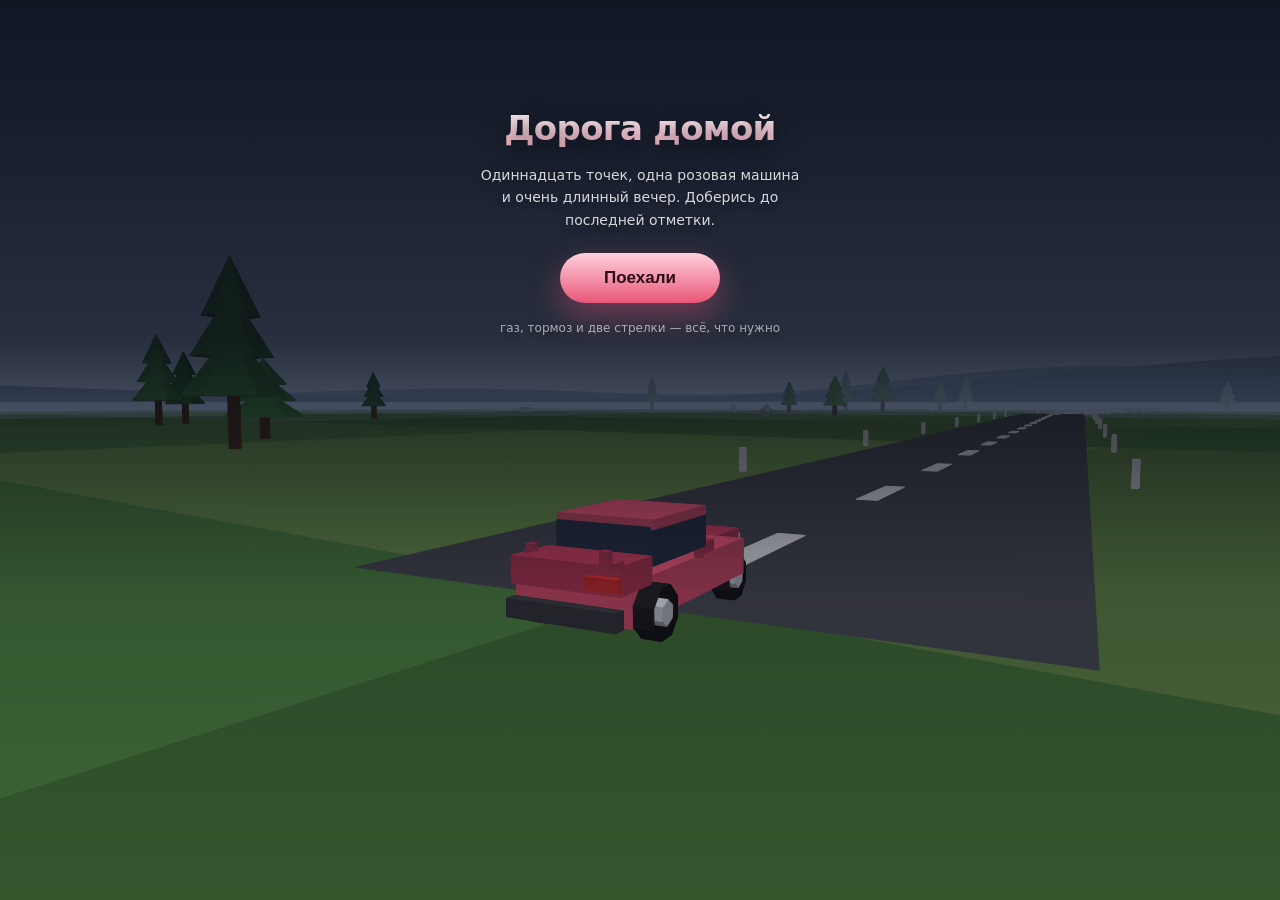
==== commit 94ebb78d: "Надёжный запуск игры: тап по всей заставке и видимая ошибка вместо тишины Кнопка «Поехали» могла мол" ====
--- a/road-home.html
+++ b/road-home.html
@@ -11,7 +11,7 @@
 html,body{width:100%;height:100%;overflow:hidden;background:#0b0d14;
   font-family:system-ui,-apple-system,"Segoe UI",Roboto,"Helvetica Neue",sans-serif;
   -webkit-user-select:none;user-select:none;touch-action:none;overscroll-behavior:none}
-#c{display:block;position:absolute;inset:0}
+#c{display:block;position:absolute;top:0;left:0;right:0;bottom:0;inset:0}
 
 /* ---------- худ ---------- */
 #hud{position:absolute;left:0;right:0;top:0;padding:calc(env(safe-area-inset-top) + 12px) 14px 0;
@@ -25,7 +25,7 @@
 .val small{font-size:11px;font-weight:600;opacity:.6;margin-left:2px}
 
 /* ---------- управление ---------- */
-#pad{position:absolute;inset:auto 0 0 0;padding:0 16px calc(env(safe-area-inset-bottom) + 16px);
+#pad{position:absolute;left:0;right:0;bottom:0;inset:auto 0 0 0;padding:0 16px calc(env(safe-area-inset-bottom) + 16px);
   display:flex;justify-content:space-between;align-items:flex-end;opacity:0;transition:opacity .4s;pointer-events:none}
 #pad.on{opacity:1;pointer-events:auto}
 .grp{display:flex;gap:12px}
@@ -51,7 +51,7 @@
 @keyframes bl{0%,100%{opacity:.18}50%{opacity:.65}}
 
 /* ---------- заставка ---------- */
-#menu{position:absolute;inset:0;display:flex;flex-direction:column;align-items:center;justify-content:flex-start;
+#menu{position:absolute;top:0;left:0;right:0;bottom:0;inset:0;display:flex;flex-direction:column;align-items:center;justify-content:flex-start;
   gap:16px;padding:12vh 28px 28px;text-align:center;color:#fff;
   background:linear-gradient(180deg,rgba(9,11,20,.92) 0%,rgba(9,11,20,.8) 38%,
                                     rgba(9,11,20,.22) 66%,rgba(9,11,20,.05) 100%)}
@@ -64,9 +64,9 @@
 #go:active{transform:scale(.96)}
 #tip{font-size:12px;opacity:.6;margin-top:2px;text-shadow:0 2px 8px rgba(0,0,0,.8)}
 
-#crash{position:absolute;inset:0;display:none;align-items:center;justify-content:center;
+#crash{position:absolute;top:0;left:0;right:0;bottom:0;inset:0;display:none;align-items:center;justify-content:center;
   background:#000;color:#4cf08a;font-family:ui-monospace,Menlo,Consolas,monospace;font-size:13px;
-  white-space:pre;line-height:1.6;text-align:center;padding:20px}
+  white-space:pre-wrap;line-height:1.6;text-align:center;padding:20px}
 #crash.on{display:flex}
 </style>
 </head>
@@ -107,6 +107,21 @@
 <script>
 'use strict';
 
+// Если игра почему-то не заведётся, человек должен увидеть причину,
+// а не молча тыкать в кнопку. Ставим перехватчик самым первым.
+function fail(msg){
+  try {
+    const box = document.getElementById('crash');
+    box.className = 'on';
+    box.style.fontSize = '13px';
+    box.textContent = 'Игра не запустилась 😕\n\n' + msg +
+      '\n\nПокажи это сообщение тому, кто её собирал.';
+  } catch (e) {}
+}
+window.addEventListener('error', function(e){
+  fail((e.message || 'неизвестная ошибка') + '\n' + (e.filename || '') + ':' + (e.lineno || '?'));
+});
+
 /* =====================================================================
    Крошечный софтверный 3D-рендер на обычном canvas 2d.
    Никаких библиотек: грани сортируются по глубине и заливаются
@@ -123,8 +138,9 @@
 
 function resize(){
   DPR = Math.min(window.devicePixelRatio || 1, 2);
-  W = Math.round(window.innerWidth);
-  H = Math.round(window.innerHeight);
+  const de = document.documentElement;
+  W = Math.round(window.innerWidth  || de.clientWidth  || 360);
+  H = Math.round(window.innerHeight || de.clientHeight || 640);
   cvs.style.width = W + 'px';
   cvs.style.height = H + 'px';
   cvs.width  = Math.round(W * DPR);
@@ -1234,24 +1250,46 @@
 }
 
 /* ----------------------------- запуск ----------------------------- */
-buildWorld();
-for (let i = 0; i < statics.length; i++){
-  const f = statics[i];
-  let sx = 0, sz = 0;
-  for (let j = 0; j < f.v.length; j++){ sx += f.v[j][0]; sz += f.v[j][2]; }
-  f.cx = sx / f.v.length; f.cz = sz / f.v.length;
-  if (f.l === undefined) f.l = 3;
-}
-car.x = route[0][0]; car.z = route[0][1];
-car.yaw = Math.atan2(route[1][0]-route[0][0], route[1][1]-route[0][1]);
-camPrep();
-requestAnimationFrame(frame);
-
-document.getElementById('go').addEventListener('click', () => {
+
+// Кнопка «Поехали» подключается до создания мира: даже если построение
+// мира упадёт, нажатие хотя бы не будет проваливаться в пустоту.
+let started = false;
+function startGame(ev){
+  if (ev && ev.cancelable) ev.preventDefault();
+  if (started) return;
+  started = true;
   audioStart();
   menu.classList.add('off');
   resetGame();
-});
+}
+// Разные браузеры доставляют тап по-разному, поэтому слушаем всё сразу
+// (повторные срабатывания отсекает флаг started). Нажатие засчитывается
+// по всей заставке, а не только по самой кнопке.
+const startTargets = [document.getElementById('go'), menu];
+for (let i = 0; i < startTargets.length; i++){
+  const el = startTargets[i];
+  if (!el) continue;
+  el.addEventListener('click', startGame);
+  el.addEventListener('touchend', startGame);
+  el.addEventListener('pointerup', startGame);
+}
+
+try {
+  buildWorld();
+  for (let i = 0; i < statics.length; i++){
+    const f = statics[i];
+    let sx = 0, sz = 0;
+    for (let j = 0; j < f.v.length; j++){ sx += f.v[j][0]; sz += f.v[j][2]; }
+    f.cx = sx / f.v.length; f.cz = sz / f.v.length;
+    if (f.l === undefined) f.l = 3;
+  }
+  car.x = route[0][0]; car.z = route[0][1];
+  car.yaw = Math.atan2(route[1][0]-route[0][0], route[1][1]-route[0][1]);
+  camPrep();
+  requestAnimationFrame(frame);
+} catch (err) {
+  fail(err && err.message ? err.message : String(err));
+}
 </script>
 </body>
 </html>
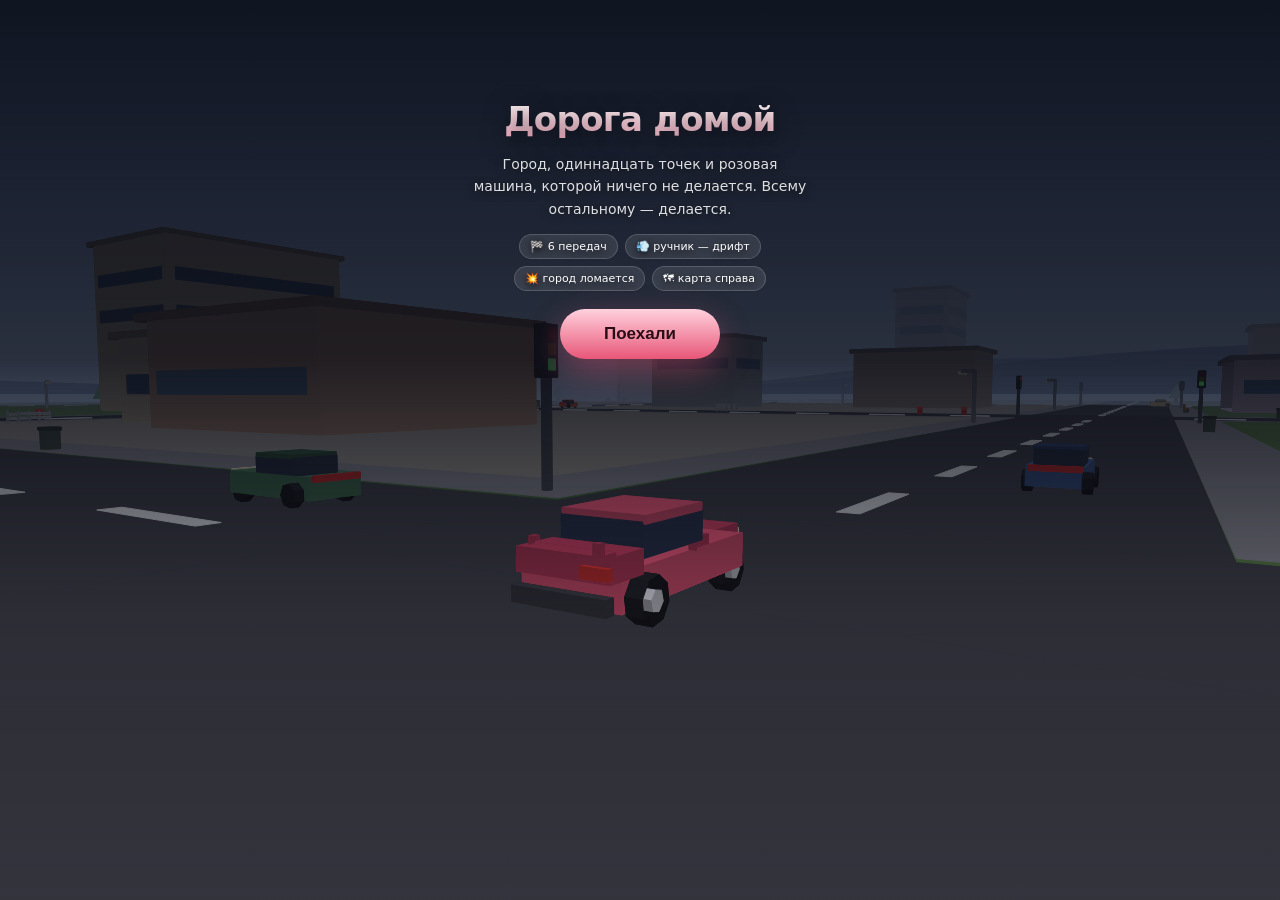
==== commit 298490dc: "Город вместо трассы: коробка передач, дрифт, трафик и разрушения Игра переписана с прямой дороги на " ====
--- a/road-home.html
+++ b/road-home.html
@@ -14,29 +14,53 @@
 #c{display:block;position:absolute;top:0;left:0;right:0;bottom:0;inset:0}
 
 /* ---------- худ ---------- */
-#hud{position:absolute;left:0;right:0;top:0;padding:calc(env(safe-area-inset-top) + 12px) 14px 0;
-  display:flex;justify-content:space-between;align-items:flex-start;pointer-events:none;
-  color:#fff;text-shadow:0 2px 6px rgba(0,0,0,.55);opacity:0;transition:opacity .4s}
+#hud{position:absolute;top:0;left:0;padding:calc(env(safe-area-inset-top) + 12px) 0 0 14px;
+  display:flex;flex-direction:column;gap:8px;align-items:flex-start;pointer-events:none;
+  color:#fff;opacity:0;transition:opacity .4s}
 #hud.on{opacity:1}
-.card{background:rgba(10,14,24,.45);backdrop-filter:blur(6px);-webkit-backdrop-filter:blur(6px);
-  border:1px solid rgba(255,255,255,.14);border-radius:14px;padding:8px 12px}
-.lbl{font-size:10px;letter-spacing:.14em;text-transform:uppercase;opacity:.65}
-.val{font-size:20px;font-weight:700;line-height:1.15;font-variant-numeric:tabular-nums}
-.val small{font-size:11px;font-weight:600;opacity:.6;margin-left:2px}
+.card{background:rgba(10,14,24,.42);backdrop-filter:blur(7px);-webkit-backdrop-filter:blur(7px);
+  border:1px solid rgba(255,255,255,.13);border-radius:14px;padding:7px 12px}
+.lbl{font-size:9px;letter-spacing:.15em;text-transform:uppercase;opacity:.6}
+.val{font-size:19px;font-weight:700;line-height:1.15;font-variant-numeric:tabular-nums}
+.val small{font-size:10px;font-weight:600;opacity:.55;margin-left:2px}
+
+/* приборка: скорость, передача, тахометр */
+#dash{display:flex;align-items:center;gap:12px}
+#gear{font-size:26px;font-weight:800;line-height:1;min-width:24px;text-align:center;color:#ffd05c}
+#tach{width:74px;height:5px;border-radius:3px;background:rgba(255,255,255,.16);overflow:hidden}
+#tachF{height:100%;width:0%;background:linear-gradient(90deg,#6ee7a8,#ffd05c 62%,#ff5470 88%);
+  transition:width .06s linear}
+
+#score{display:none}
+#score.on{display:block}
+
+/* всплывающий счётчик дрифта */
+#drift{position:absolute;left:50%;top:38%;transform:translate(-50%,-50%) scale(.85);
+  font-size:30px;font-weight:800;color:#ffd05c;text-shadow:0 4px 18px rgba(0,0,0,.7);
+  opacity:0;transition:opacity .18s,transform .18s;pointer-events:none;letter-spacing:.02em}
+#drift.on{opacity:1;transform:translate(-50%,-50%) scale(1)}
+#drift em{display:block;font-style:normal;font-size:11px;letter-spacing:.22em;opacity:.7;text-align:center}
 
 /* ---------- управление ---------- */
-#pad{position:absolute;left:0;right:0;bottom:0;inset:auto 0 0 0;padding:0 16px calc(env(safe-area-inset-bottom) + 16px);
-  display:flex;justify-content:space-between;align-items:flex-end;opacity:0;transition:opacity .4s;pointer-events:none}
+#pad{position:absolute;left:0;right:0;bottom:0;inset:auto 0 0 0;
+  padding:0 14px calc(env(safe-area-inset-bottom) + 14px);
+  display:flex;justify-content:space-between;align-items:flex-end;
+  opacity:0;transition:opacity .4s;pointer-events:none}
 #pad.on{opacity:1;pointer-events:auto}
-.grp{display:flex;gap:12px}
-.btn{width:76px;height:76px;border-radius:50%;border:1px solid rgba(255,255,255,.22);
+.grp{display:flex;gap:11px;align-items:flex-end}
+.grp.right{flex-direction:column;align-items:flex-end;gap:9px}
+.row{display:flex;gap:11px;align-items:flex-end}
+.btn{width:68px;height:68px;border-radius:50%;border:1px solid rgba(255,255,255,.22);
   background:rgba(255,255,255,.1);backdrop-filter:blur(8px);-webkit-backdrop-filter:blur(8px);
-  color:#fff;font-size:24px;font-weight:700;display:flex;align-items:center;justify-content:center;
-  transition:transform .08s,background .12s;touch-action:none}
-.btn.sm{font-size:12px;letter-spacing:.06em}
-.btn.gas{background:rgba(232,86,120,.3);border-color:rgba(255,160,185,.5)}
-.btn:active,.btn.dn{transform:scale(.9);background:rgba(255,255,255,.3)}
+  color:#fff;font-size:22px;font-weight:700;display:flex;align-items:center;justify-content:center;
+  transition:transform .07s,background .1s;touch-action:none}
+.btn.sm{font-size:11px;letter-spacing:.05em}
+.btn.gas{width:78px;height:78px;font-size:19px;background:rgba(232,86,120,.3);border-color:rgba(255,160,185,.5)}
+.btn.hb{width:112px;height:50px;border-radius:25px;font-size:12px;letter-spacing:.1em;
+  background:rgba(96,164,255,.24);border-color:rgba(150,200,255,.45)}
+.btn:active,.btn.dn{transform:scale(.92);background:rgba(255,255,255,.3)}
 .btn.gas.dn{background:rgba(232,86,120,.6)}
+.btn.hb.dn{background:rgba(96,164,255,.6)}
 
 /* ---------- диалог ---------- */
 #dlg{position:absolute;left:0;right:0;bottom:0;padding:16px 16px calc(env(safe-area-inset-bottom) + 20px);
@@ -51,18 +75,20 @@
 @keyframes bl{0%,100%{opacity:.18}50%{opacity:.65}}
 
 /* ---------- заставка ---------- */
-#menu{position:absolute;top:0;left:0;right:0;bottom:0;inset:0;display:flex;flex-direction:column;align-items:center;justify-content:flex-start;
-  gap:16px;padding:12vh 28px 28px;text-align:center;color:#fff;
-  background:linear-gradient(180deg,rgba(9,11,20,.92) 0%,rgba(9,11,20,.8) 38%,
-                                    rgba(9,11,20,.22) 66%,rgba(9,11,20,.05) 100%)}
+#menu{position:absolute;top:0;left:0;right:0;bottom:0;inset:0;display:flex;flex-direction:column;
+  align-items:center;justify-content:flex-start;gap:14px;padding:11vh 28px 28px;text-align:center;color:#fff;
+  background:linear-gradient(180deg,rgba(9,11,20,.93) 0%,rgba(9,11,20,.8) 40%,
+                                    rgba(9,11,20,.2) 68%,rgba(9,11,20,.04) 100%)}
 #menu.off{display:none}
 h1{font-size:34px;font-weight:800;letter-spacing:-.02em;text-shadow:0 6px 24px rgba(0,0,0,.6);
   background:linear-gradient(180deg,#fff,#ffb9cc);-webkit-background-clip:text;background-clip:text;color:transparent}
-#menu p{max-width:330px;font-size:14px;line-height:1.6;opacity:.82;text-shadow:0 2px 10px rgba(0,0,0,.7)}
-#go{margin-top:6px;padding:15px 44px;border:0;border-radius:999px;font-size:17px;font-weight:700;color:#2a0d16;
+#menu p{max-width:340px;font-size:14px;line-height:1.6;opacity:.85;text-shadow:0 2px 10px rgba(0,0,0,.7)}
+#keys{display:flex;flex-wrap:wrap;justify-content:center;gap:7px;max-width:330px}
+#keys span{font-size:11px;padding:5px 10px;border-radius:999px;background:rgba(255,255,255,.1);
+  border:1px solid rgba(255,255,255,.16);text-shadow:0 2px 8px rgba(0,0,0,.8)}
+#go{margin-top:4px;padding:15px 44px;border:0;border-radius:999px;font-size:17px;font-weight:700;color:#2a0d16;
   background:linear-gradient(180deg,#ffd1dd,#e85678);box-shadow:0 12px 32px rgba(232,86,120,.4)}
 #go:active{transform:scale(.96)}
-#tip{font-size:12px;opacity:.6;margin-top:2px;text-shadow:0 2px 8px rgba(0,0,0,.8)}
 
 #crash{position:absolute;top:0;left:0;right:0;bottom:0;inset:0;display:none;align-items:center;justify-content:center;
   background:#000;color:#4cf08a;font-family:ui-monospace,Menlo,Consolas,monospace;font-size:13px;
@@ -75,17 +101,33 @@
 
 <div id="hud">
   <div class="card"><div class="lbl">Точка</div><div class="val" id="hCp">1<small>/11</small></div></div>
-  <div class="card" style="text-align:right"><div class="lbl">Скорость</div><div class="val" id="hSpd">0<small>км/ч</small></div></div>
+  <div class="card">
+    <div class="lbl">Скорость</div>
+    <div id="dash">
+      <div class="val" id="hSpd">0<small>км/ч</small></div>
+      <div id="gear">N</div>
+      <div id="tach"><div id="tachF"></div></div>
+    </div>
+  </div>
+  <div class="card" id="score">
+    <div class="lbl">Разнесено</div><div class="val" id="hWreck">0</div>
+    <div class="lbl" style="margin-top:5px">Дрифт</div><div class="val" id="hDrift">0</div>
+  </div>
 </div>
+
+<div id="drift"><span id="driftN">0</span><em>дрифт</em></div>
 
 <div id="pad">
   <div class="grp">
     <div class="btn" id="bL">◀</div>
     <div class="btn" id="bR">▶</div>
   </div>
-  <div class="grp">
-    <div class="btn sm" id="bB">ТОРМОЗ</div>
-    <div class="btn gas" id="bG">ГАЗ</div>
+  <div class="grp right">
+    <div class="btn hb" id="bD">ДРИФТ</div>
+    <div class="row">
+      <div class="btn sm" id="bB">ТОРМОЗ</div>
+      <div class="btn gas" id="bG">ГАЗ</div>
+    </div>
   </div>
 </div>
 
@@ -99,9 +141,9 @@
 
 <div id="menu">
   <h1>Дорога домой</h1>
-  <p>Одиннадцать точек, одна розовая машина и очень длинный вечер. Доберись до последней отметки.</p>
+  <p>Город, одиннадцать точек и розовая машина, которой ничего не делается. Всему остальному — делается.</p>
+  <div id="keys"><span>🏁 6 передач</span><span>💨 ручник — дрифт</span><span>💥 город ломается</span><span>🗺 карта справа</span></div>
   <button id="go">Поехали</button>
-  <div id="tip">газ, тормоз и две стрелки — всё, что нужно</div>
 </div>
 
 <script>
@@ -134,7 +176,8 @@
 const FOV  = Math.PI / 3.1;
 const FOV_V_MAX = 1.15;      // предел вертикального обзора
 const NEAR = 0.45;
-let W = 1, H = 1, DPR = 1, FL = 500;
+let W = 1, H = 1, DPR = 1, FL = 500, FL_BASE = 500;
+let TAN_H = 1;               // тангенс половины горизонтального угла обзора
 
 function resize(){
   DPR = Math.min(window.devicePixelRatio || 1, 2);
@@ -146,8 +189,10 @@
   cvs.width  = Math.round(W * DPR);
   cvs.height = Math.round(H * DPR);
   ctx.setTransform(DPR, 0, 0, DPR, 0, 0);
-  FL = Math.max((Math.min(W, H) / 2) / Math.tan(FOV / 2),
-                (H / 2) / Math.tan(FOV_V_MAX / 2));
+  FL_BASE = Math.max((Math.min(W, H) / 2) / Math.tan(FOV / 2),
+                     (H / 2) / Math.tan(FOV_V_MAX / 2));
+  FL = FL_BASE;
+  TAN_H = (W / 2) / FL;
 }
 window.addEventListener('resize', resize);
 window.addEventListener('orientationchange', () => setTimeout(resize, 120));
@@ -160,9 +205,12 @@
   let d = ((b - a + Math.PI) % (Math.PI*2) + Math.PI*2) % (Math.PI*2) - Math.PI;
   return a + d * t;
 }
-// детерминированный генератор — мир каждый раз одинаковый
+function wrapAng(a){ return ((a + Math.PI) % (Math.PI*2) + Math.PI*2) % (Math.PI*2) - Math.PI; }
+
+// детерминированный генератор — город каждый раз одинаковый
 let _seed = 1;
 function srnd(){ _seed = (_seed * 1664525 + 1013904223) >>> 0; return _seed / 4294967296; }
+function pick(arr){ return arr[(srnd() * arr.length) | 0]; }
 function hash2(i,j){
   let n = ((i * 73856093) ^ (j * 19349663)) >>> 0;
   n = ((n ^ (n >>> 13)) * 1274126177) >>> 0;
@@ -170,10 +218,11 @@
 }
 
 // --- камера ------------------------------------------------------------
-const cam = { x:0, y:4, z:-10, yaw:0, pitch:0.26, cy:1, sy:0, cp:1, sp:0 };
+const cam = { x:0, y:5, z:-12, yaw:0, pitch:0.26, cy:1, sy:0, cp:1, sp:0 };
 function camPrep(){
   cam.cy = Math.cos(cam.yaw); cam.sy = Math.sin(cam.yaw);
   cam.cp = Math.cos(cam.pitch); cam.sp = Math.sin(cam.pitch);
+  TAN_H = (W / 2) / FL;
 }
 function lookAt(tx,ty,tz){
   const dx = tx - cam.x, dy = ty - cam.y, dz = tz - cam.z;
@@ -190,14 +239,27 @@
   return out;
 }
 
+// Дешёвая проверка «точка вообще может попасть в кадр»: конус вокруг
+// направления взгляда. Запас MARGIN покрывает длинные грани, центр
+// которых уже вышел за конус, а край ещё виден.
+const CULL_MARGIN = 70;
+function inView(dx, dz){
+  const f = dx * cam.sy + dz * cam.cy;
+  if (f < -CULL_MARGIN) return false;
+  const s = dx * cam.cy - dz * cam.sy;
+  return Math.abs(s) <= (f + CULL_MARGIN) * TAN_H + CULL_MARGIN;
+}
+
 // --- свет и туман ------------------------------------------------------
 const LIGHT = (() => { const l=[0.42,0.82,-0.38], m=Math.hypot(l[0],l[1],l[2]); return [l[0]/m,l[1]/m,l[2]/m]; })();
-let FOG_A = 150, FOG_B = 320;           // где туман начинается и где съедает всё
+let FOG_A = 175, FOG_B = 345;           // где туман начинается и где съедает всё
 const FOG_RGB = [176, 198, 231];
 
 // очередь граней текущего кадра: {v:[[x,y,z]..], c:[r,g,b(,a)], l:слой}
 let queue = [];
-function push(v, c, l){ queue.push({ v:v, c:c, l:l === undefined ? 3 : l }); }
+// слои: 0 земля, 1 асфальт и тротуар, 2 двор и разметка, 3 следы шин,
+//        4 объекты, 5 прозрачные эффекты, 6 лампы без затенения
+function push(v, c, l){ queue.push({ v:v, c:c, l:l === undefined ? 4 : l }); }
 
 // обрезка многоугольника по ближней плоскости (иначе грани за спиной
 // выворачиваются наизнанку)
@@ -215,32 +277,33 @@
   return out;
 }
 
+let drawnFaces = 0;
 function renderQueue(){
   const draw = [];
   const tmp = [0,0,0];
+  const FAR2 = FOG_B * FOG_B;
 
   for (let qi = 0; qi < queue.length; qi++){
     const f = queue[qi], v = f.v, n = v.length;
-    // центр грани — по нему считаем дистанцию, туман и сортировку
     let cx = 0, cy = 0, cz = 0;
     for (let i = 0; i < n; i++){ cx += v[i][0]; cy += v[i][1]; cz += v[i][2]; }
     cx /= n; cy /= n; cz /= n;
-    const dist = Math.hypot(cx - cam.x, cy - cam.y, cz - cam.z);
-    if (dist > FOG_B) continue;
-
-    // в камеру + обрезка
+    const ddx = cx - cam.x, ddz = cz - cam.z;
+    if (ddx*ddx + ddz*ddz > FAR2) continue;
+    if (!inView(ddx, ddz)) continue;
+    const dist = Math.hypot(ddx, cy - cam.y, ddz);
+
     const cpts = new Array(n);
+    let anyBack = false, allBack = true;
     for (let i = 0; i < n; i++){
       toCam(v[i], tmp);
       cpts[i] = [tmp[0], tmp[1], tmp[2]];
-    }
+      if (tmp[2] < NEAR) anyBack = true; else allBack = false;
+    }
+    if (allBack) continue;
     let poly = cpts;
-    let anyBack = false, allBack = true;
-    for (let i = 0; i < n; i++){ if (cpts[i][2] < NEAR) anyBack = true; else allBack = false; }
-    if (allBack) continue;
     if (anyBack){ poly = clipNear(cpts); if (poly.length < 3) continue; }
 
-    // экранные координаты + грубый отсев за краями кадра
     const sp = new Array(poly.length);
     let minX = 1e9, maxX = -1e9, minY = 1e9, maxY = -1e9, az = 0;
     for (let i = 0; i < poly.length; i++){
@@ -262,15 +325,16 @@
     nx /= nl; ny /= nl; nz /= nl;
     if (nx*(cam.x-cx) + ny*(cam.y-cy) + nz*(cam.z-cz) < 0){ nx=-nx; ny=-ny; nz=-nz; }
 
-    const sh = 0.52 + 0.48 * Math.max(0, nx*LIGHT[0] + ny*LIGHT[1] + nz*LIGHT[2]);
+    const sh = f.l === 6 ? 1 : (0.52 + 0.48 * Math.max(0, nx*LIGHT[0] + ny*LIGHT[1] + nz*LIGHT[2]));
     const col = f.c;
     let r = col[0]*sh, g = col[1]*sh, b = col[2]*sh;
     let fog = clamp((dist - FOG_A) / (FOG_B - FOG_A), 0, 1);
-    if (f.l === 4) fog *= 0.45;                    // маркеры и дым — почти без тумана
+    if (f.l >= 5) fog *= 0.4;                      // маркеры, огонь и дым — почти без тумана
     if (fog > 0){
       r = lerp(r, FOG_RGB[0], fog); g = lerp(g, FOG_RGB[1], fog); b = lerp(b, FOG_RGB[2], fog);
     }
     const alpha = col.length > 3 ? col[3] * (1 - fog*0.5) : 1;
+    if (alpha <= 0.01) continue;
     draw.push({ p:sp, s:'rgb(' + (r|0) + ',' + (g|0) + ',' + (b|0) + ')', a:alpha, z:az, l:f.l });
   }
 
@@ -293,13 +357,12 @@
     if (d.a === 1) ctx.stroke();     // закрывает щели между соседними гранями
   }
   if (lastA !== 1) ctx.globalAlpha = 1;
+  drawnFaces = draw.length;
   queue.length = 0;
-  return draw.length;
 }
 
 /* ---------------------------------------------------------------------
-   Небо: градиент, солнце и силуэт гор, который едет вместе с поворотом
-   камеры. Рисуется в экранных координатах — дёшево и не грузит сортировку.
+   Небо: градиент, солнце и силуэт холмов за городом.
    --------------------------------------------------------------------- */
 function drawSky(){
   const hy = H/2 - FL * Math.tan(cam.pitch);        // линия горизонта
@@ -312,9 +375,8 @@
   ctx.fillStyle = 'rgb(176,198,231)';
   if (hy < H) ctx.fillRect(0, Math.max(0, hy), W, H - Math.max(0, hy));
 
-  // солнце
   const sa = 0.9;                                    // мировой азимут солнца
-  let da = ((sa - cam.yaw + Math.PI) % (Math.PI*2) + Math.PI*2) % (Math.PI*2) - Math.PI;
+  const da = wrapAng(sa - cam.yaw);
   if (Math.abs(da) < 1.2){
     const sx = W/2 + Math.tan(da) * FL, sy = hy - FL * 0.30;
     const sg = ctx.createRadialGradient(sx, sy, 4, sx, sy, 130);
@@ -325,11 +387,10 @@
     ctx.beginPath(); ctx.arc(sx, sy, 130, 0, 6.2832); ctx.fill();
   }
 
-  // горы у горизонта
   if (hy > -40){
     for (let layer = 0; layer < 2; layer++){
       const amp = layer ? 46 : 78, k = layer ? 0.9 : 0.55;
-      ctx.fillStyle = layer ? 'rgba(126,152,192,.75)' : 'rgba(98,124,168,.62)';
+      ctx.fillStyle = layer ? 'rgba(126,152,192,.7)' : 'rgba(98,124,168,.55)';
       ctx.beginPath();
       ctx.moveTo(-6, hy + 2);
       for (let x = -6; x <= W + 6; x += 14){
@@ -348,7 +409,6 @@
    Конструктор геометрии
    ===================================================================== */
 
-// коробка; ry — поворот вокруг вертикали
 function box(out, cx,cy,cz, sx,sy,sz, col, ry){
   const hx=sx/2, hy=sy/2, hz=sz/2;
   const c = Math.cos(ry||0), s = Math.sin(ry||0);
@@ -378,7 +438,6 @@
   return out;
 }
 
-// конус — крона дерева, крыша
 function cone(out, cx,cy,cz, r, h, sides, col){
   const base = [];
   for (let i = 0; i < sides; i++){
@@ -391,7 +450,7 @@
   return out;
 }
 
-// угловатый «шарик» — камни и кудри
+// угловатый «шарик» — кроны, камни и кудри
 function blob(out, cx,cy,cz, r, col, sq){
   const s = sq === undefined ? 1 : sq;
   const p = [[0,r,0],[0,-r,0],
@@ -406,6 +465,13 @@
   return out;
 }
 
+// плоский прямоугольник на земле
+function slab(out, cx, cz, w, d, y, col, layer){
+  out.push({ v:[[cx-w/2,y,cz-d/2],[cx+w/2,y,cz-d/2],[cx+w/2,y,cz+d/2],[cx-w/2,y,cz+d/2]],
+             c:col, l: layer === undefined ? 4 : layer });
+  return out;
+}
+
 // перенос/поворот готового набора граней в мировые координаты
 function xform(src, dst, px,py,pz, yaw, pitch, roll, layer){
   const cy = Math.cos(yaw||0),   sy = Math.sin(yaw||0);
@@ -419,124 +485,344 @@
       const y2 = y1*cp - z1*sp,     z2 = y1*sp + z1*cp;
       nv[j] = [x1*cy + z2*sy + px, y2 + py, -x1*sy + z2*cy + pz];
     }
-    dst.push({ v:nv, c:f.c, l: layer === undefined ? 3 : layer });
+    dst.push({ v:nv, c: f.c, l: layer === undefined ? 4 : layer });
   }
   return dst;
 }
 
+function rotY(p, cx, cz, a){
+  const c = Math.cos(a), s = Math.sin(a);
+  return [p[0]*c + p[2]*s + cx, p[1], -p[0]*s + p[2]*c + cz];
+}
+
 /* =====================================================================
-   Мир: маршрут из 11 точек, дорога, деревья, камни и дом в конце
+   Город: сетка улиц, кварталы, дома, светофоры
    ===================================================================== */
 
+const GRID   = 8;        // узлов по каждой стороне
+const BLOCK  = 116;      // расстояние между осями улиц
+const ROAD_W = 18;       // ширина проезжей части
 const CP_TOTAL = 11;
-const ROAD_W   = 13;
-let route = [];        // route[0] — старт, дальше 11 контрольных точек
-let roadPath = [];     // то же плюс «хвост» за последней точкой
-let statics = [];      // неподвижные грани в мировых координатах
-let house = null;      // { x, z, yaw, doorX, doorZ }
-
-function buildWorld(){
-  _seed = 20260916;
-  statics = [];
-  route = [[0, 0]];
-  let ang = 0;
-  for (let i = 1; i <= CP_TOTAL; i++){
-    ang += (srnd() - 0.5) * 1.5;
-    const d = 150 + srnd() * 80;
-    const p = route[route.length - 1];
-    route.push([p[0] + Math.sin(ang)*d, p[1] + Math.cos(ang)*d]);
-  }
-  // дорога не должна обрываться на последней точке — уводим её за горизонт
-  roadPath = route.slice();
-  {
-    const e = route[CP_TOTAL], q = route[CP_TOTAL-1];
-    const ex = e[0]-q[0], ez = e[1]-q[1], eL = Math.hypot(ex, ez);
-    roadPath.push([e[0] + ex/eL*240, e[1] + ez/eL*240]);
-  }
-
-  // --- дорога ---
-  const asphalt = [66,68,78], edge = [214,216,222];
-  for (let i = 0; i < roadPath.length - 1; i++){
-    const a = roadPath[i], b = roadPath[i+1];
-    const dx = b[0]-a[0], dz = b[1]-a[1], L = Math.hypot(dx,dz);
-    const nx = -dz/L * ROAD_W/2, nz = dx/L * ROAD_W/2;
-    statics.push({ v:[[a[0]-nx,0.05,a[1]-nz],[a[0]+nx,0.05,a[1]+nz],
-                      [b[0]+nx,0.05,b[1]+nz],[b[0]-nx,0.05,b[1]-nz]], c:asphalt, l:1 });
-    // заплатка на стыке, чтобы на поворотах не было дыр
-    const px = -dz/L*ROAD_W/2, pz = dx/L*ROAD_W/2;
-    statics.push({ v:[[b[0]-px-dx/L*6.5,0.05,b[1]-pz-dz/L*6.5],[b[0]+px-dx/L*6.5,0.05,b[1]+pz-dz/L*6.5],
-                      [b[0]+px+dx/L*6.5,0.05,b[1]+pz+dz/L*6.5],[b[0]-px+dx/L*6.5,0.05,b[1]-pz+dz/L*6.5]],
-                    c:asphalt, l:1 });
-    // прерывистая разметка
-    const n = Math.floor(L / 12);
-    for (let k = 0; k < n; k++){
-      const t0 = (k + 0.25) / n, t1 = (k + 0.62) / n;
-      const x0 = a[0]+dx*t0, z0 = a[1]+dz*t0, x1 = a[0]+dx*t1, z1 = a[1]+dz*t1;
-      const mx = -dz/L*0.35, mz = dx/L*0.35;
-      statics.push({ v:[[x0-mx,0.09,z0-mz],[x0+mx,0.09,z0+mz],[x1+mx,0.09,z1+mz],[x1-mx,0.09,z1-mz]],
-                     c:edge, l:2 });
-    }
-    // столбики вдоль обочины — по ним чувствуется скорость
-    const posts = Math.floor(L / 26);
-    for (let k = 1; k <= posts; k++){
-      const t = k / (posts + 1);
-      const bx = a[0]+dx*t, bz = a[1]+dz*t;
-      for (const sgn of [-1, 1]){
-        const o = [];
-        box(o, bx + (-dz/L)*(ROAD_W/2+1.6)*sgn, 0.55, bz + (dx/L)*(ROAD_W/2+1.6)*sgn,
-            0.22, 1.1, 0.22, [236,238,244]);
-        for (const f of o) statics.push({ v:f.v, c:f.c, l:3 });
+const X0 = -(GRID - 1) * BLOCK / 2;     // координата нулевого узла
+
+function nodeX(i){ return X0 + i * BLOCK; }
+
+let statics  = [];   // неподвижные грани мира
+let props    = [];   // разрушаемые объекты
+let builds   = [];   // коробки домов для столкновений
+let blockBld = [];   // дома по кварталам — чтобы не перебирать все
+let lightsAt = [];   // перекрёстки со светофорами
+let route    = [];   // 12 точек: старт + 11 контрольных
+let house    = null;
+
+const ASPHALT = [58,60,68], MARK = [206,208,214], WALK = [128,130,138],
+      LOT = [86,116,70], YARD = [148,146,140];
+const WALL_COLS = [[196,176,150],[166,158,150],[186,150,130],[150,160,168],
+                   [176,166,190],[140,150,140],[200,186,160],[158,140,128]];
+const WIN_COLS  = [[72,104,140],[60,86,120],[86,118,150]];
+
+function blockIndex(x, z){
+  const i = Math.floor((x - X0) / BLOCK), j = Math.floor((z - X0) / BLOCK);
+  if (i < 0 || j < 0 || i >= GRID-1 || j >= GRID-1) return -1;
+  return j * (GRID-1) + i;
+}
+
+// расстояние до ближайшей проезжей части (0 — стоим на асфальте)
+function roadDist(x, z){
+  const ki = clamp(Math.round((x - X0) / BLOCK), 0, GRID-1);
+  const kj = clamp(Math.round((z - X0) / BLOCK), 0, GRID-1);
+  const dx = Math.abs(x - nodeX(ki)) - ROAD_W/2;
+  const dz = Math.abs(z - nodeX(kj)) - ROAD_W/2;
+  return Math.max(0, Math.min(dx, dz));
+}
+
+function buildCity(){
+  _seed = 7727311;
+  statics = []; props = []; builds = []; lightsAt = [];
+  blockBld = new Array((GRID-1)*(GRID-1));
+  for (let i = 0; i < blockBld.length; i++) blockBld[i] = [];
+
+  const lo = nodeX(0), hi = nodeX(GRID-1);
+
+  // --- асфальт кусками по кварталам ---
+  for (let i = 0; i < GRID; i++){
+    for (let j = 0; j < GRID-1; j++){
+      const a = nodeX(j), b = nodeX(j+1);
+      slab(statics, nodeX(i), (a+b)/2, ROAD_W, b-a, 0.05, ASPHALT, 1);
+      slab(statics, (a+b)/2, nodeX(i), b-a, ROAD_W, 0.05, ASPHALT, 1);
+    }
+  }
+  for (let i = 0; i < GRID; i++)
+    for (let j = 0; j < GRID; j++)
+      slab(statics, nodeX(i), nodeX(j), ROAD_W, ROAD_W, 0.05, ASPHALT, 1);
+  // осевая разметка между перекрёстками
+  for (let i = 0; i < GRID; i++){
+    for (let j = 0; j < GRID-1; j++){
+      const a = nodeX(j) + ROAD_W/2, b = nodeX(j+1) - ROAD_W/2;
+      const n = Math.max(2, Math.floor((b-a) / 11));
+      for (let k = 0; k < n; k++){
+        const t0 = a + (b-a) * (k + 0.18)/n, t1 = a + (b-a) * (k + 0.62)/n;
+        slab(statics, nodeX(i), (t0+t1)/2, 0.7, t1-t0, 0.09, MARK, 2);
+        slab(statics, (t0+t1)/2, nodeX(i), t1-t0, 0.7, 0.09, MARK, 2);
       }
     }
   }
 
-  // --- дом у последней точки ---
+  // --- кварталы: тротуар, двор, дома ---
+  const inner = BLOCK - ROAD_W;          // сторона квартала вместе с тротуаром
+  for (let i = 0; i < GRID-1; i++){
+    for (let j = 0; j < GRID-1; j++){
+      const cx = nodeX(i) + BLOCK/2, cz = nodeX(j) + BLOCK/2;
+      slab(statics, cx, cz, inner, inner, 0.14, WALK, 1);       // тротуар
+      slab(statics, cx, cz, inner-9, inner-9, 0.17,
+           hash2(i, j) < 0.45 ? YARD : LOT, 2);                 // двор
+      const bi = j*(GRID-1) + i;
+
+      const count = 2 + ((srnd()*3)|0);
+      for (let b = 0; b < count; b++){
+        const w = 15 + srnd()*21, d = 15 + srnd()*21;
+        const half = (inner - 12)/2;
+        const bx = cx + (srnd()*2-1) * Math.max(0, half - w/2);
+        const bz = cz + (srnd()*2-1) * Math.max(0, half - d/2);
+        let ok = true;
+        for (const o of blockBld[bi]){
+          if (Math.abs(bx-o.x) < (w+o.w)/2 + 3 && Math.abs(bz-o.z) < (d+o.d)/2 + 3){ ok = false; break; }
+        }
+        if (!ok) continue;
+        const h = 9 + srnd()*srnd()*46;
+        const rec = { x:bx, z:bz, w:w, d:d, h:h, dead:false, faces:null };
+        rec.faces = makeBuilding(bx, bz, w, d, h, rec);
+        blockBld[bi].push(rec); builds.push(rec);
+      }
+      scatterProps(cx, cz, inner, bi);
+    }
+  }
+
+  // --- светофоры на перекрёстках ---
+  for (let i = 0; i < GRID; i++){
+    for (let j = 0; j < GRID; j++){
+      lightsAt.push({ i:i, j:j, x:nodeX(i), z:nodeX(j) });
+    }
+  }
+}
+
+function makeBuilding(cx, cz, w, d, h, rec){
+  const wall = pick(WALL_COLS), win = pick(WIN_COLS);
+  if (rec) rec.col = wall;
+  const dark = [wall[0]*0.72|0, wall[1]*0.72|0, wall[2]*0.72|0];
+  const o = [];
+  box(o, cx, h/2 + 0.17, cz, w, h, d, wall);
+  box(o, cx, h + 0.5, cz, w + 1.6, 0.7, d + 1.6, dark);        // карниз
+  // ленты окон по всем фасадам
+  const floors = Math.min(5, Math.max(1, Math.floor((h - 3) / 6)));
+  for (let f = 0; f < floors; f++){
+    const y = 3.4 + f * ((h - 4.4) / floors);
+    const bh = Math.min(2.2, (h - 4.4) / floors * 0.55);
+    if (bh < 0.5) break;
+    const e = 0.08;
+    o.push({ v:[[cx-w/2+1.5, y, cz-d/2-e],[cx+w/2-1.5, y, cz-d/2-e],
+                [cx+w/2-1.5, y+bh, cz-d/2-e],[cx-w/2+1.5, y+bh, cz-d/2-e]], c:win });
+    o.push({ v:[[cx-w/2+1.5, y, cz+d/2+e],[cx+w/2-1.5, y, cz+d/2+e],
+                [cx+w/2-1.5, y+bh, cz+d/2+e],[cx-w/2+1.5, y+bh, cz+d/2+e]], c:win });
+    o.push({ v:[[cx-w/2-e, y, cz-d/2+1.5],[cx-w/2-e, y, cz+d/2-1.5],
+                [cx-w/2-e, y+bh, cz+d/2-1.5],[cx-w/2-e, y+bh, cz-d/2+1.5]], c:win });
+    o.push({ v:[[cx+w/2+e, y, cz-d/2+1.5],[cx+w/2+e, y, cz+d/2-1.5],
+                [cx+w/2+e, y+bh, cz+d/2-1.5],[cx+w/2+e, y+bh, cz-d/2+1.5]], c:win });
+  }
+  const out = [];
+  for (const f of o){
+    const rf = { v:f.v, c:f.c, l:4, bx:cx, bz:cz, bref:rec };
+    statics.push(rf); out.push(rf);
+  }
+  return out;
+}
+
+/* =====================================================================
+   Разрушаемая мелочь: фонари, лавки, урны, заборы, деревья
+   ===================================================================== */
+
+// Каждый объект хранит уже готовые мировые грани — так их не нужно
+// пересчитывать каждый кадр, а при ударе они же становятся обломками.
+function addProp(kind, x, z, yaw){
+  const o = [];
+  let r = 1.2, mass = 1;
+  if (kind === 'lamp'){
+    box(o, 0, 3.0, 0, 0.3, 6.0, 0.3, [122,126,134]);
+    box(o, 0, 6.1, 0.7, 0.26, 0.26, 1.6, [122,126,134]);
+    box(o, 0, 5.9, 1.4, 0.9, 0.3, 0.7, [246,238,196]);
+    r = 1.0; mass = 1.4;
+  } else if (kind === 'hydrant'){
+    box(o, 0, 0.45, 0, 0.5, 0.9, 0.5, [206,62,58]);
+    box(o, 0, 1.0,  0, 0.7, 0.24, 0.7, [226,88,82]);
+    r = 0.7;
+  } else if (kind === 'bin'){
+    box(o, 0, 0.6, 0, 0.8, 1.2, 0.8, [72,86,78]);
+    box(o, 0, 1.28, 0, 0.94, 0.16, 0.94, [52,64,58]);
+    r = 0.8;
+  } else if (kind === 'cone'){
+    cone(o, 0, 0.08, 0, 0.42, 1.0, 5, [232,116,44]);
+    box(o, 0, 0.06, 0, 1.0, 0.12, 1.0, [240,140,70]);
+    r = 0.6; mass = 0.4;
+  } else if (kind === 'bench'){
+    box(o, 0, 0.5, 0, 2.4, 0.16, 0.7, [150,104,62]);
+    box(o, 0, 0.95, -0.28, 2.4, 0.7, 0.14, [150,104,62]);
+    box(o, -1.0, 0.25, 0, 0.16, 0.5, 0.66, [92,96,104]);
+    box(o,  1.0, 0.25, 0, 0.16, 0.5, 0.66, [92,96,104]);
+    r = 1.5;
+  } else if (kind === 'fence'){
+    box(o, 0, 0.55, 0, 4.4, 0.14, 0.12, [186,190,198]);
+    box(o, 0, 1.05, 0, 4.4, 0.14, 0.12, [186,190,198]);
+    for (let k = -2; k <= 2; k++) box(o, k*1.05, 0.65, 0, 0.12, 1.3, 0.12, [166,170,180]);
+    r = 2.4;
+  } else if (kind === 'stop'){
+    box(o, -1.6, 1.3, 0, 0.18, 2.6, 0.18, [96,100,110]);
+    box(o,  1.6, 1.3, 0, 0.18, 2.6, 0.18, [96,100,110]);
+    box(o, 0, 2.7, 0, 4.0, 0.2, 1.8, [70,140,150]);
+    box(o, 0, 1.5, -0.8, 3.6, 2.2, 0.1, [150,196,206]);
+    r = 2.2; mass = 1.6;
+  } else if (kind === 'tree'){
+    box(o, 0, 1.2, 0, 0.5, 2.4, 0.5, [92,66,44]);
+    cone(o, 0, 2.0, 0, 2.0, 3.0, 6, [54,116,58]);
+    cone(o, 0, 3.4, 0, 1.5, 2.6, 6, [64,130,64]);
+    r = 1.5; mass = 1.5;
+  } else {   // ящик
+    box(o, 0, 0.55, 0, 1.1, 1.1, 1.1, [148,116,76]);
+    r = 0.8; mass = 0.6;
+  }
+  const c = Math.cos(yaw), s = Math.sin(yaw);
+  const faces = o.map(f => ({
+    v: f.v.map(p => [p[0]*c + p[2]*s + x, p[1], -p[0]*s + p[2]*c + z]),
+    c: f.c
+  }));
+  props.push({ x:x, z:z, r:r, mass:mass, alive:true, faces:faces });
+}
+
+const PROP_KINDS = ['lamp','lamp','hydrant','bin','cone','bench','fence','stop','tree','tree','crate'];
+
+function scatterProps(cx, cz, inner, bi){
+  const ring = (inner - 4.6) / 2;
+  const n = 5 + ((srnd()*4)|0);
+  for (let k = 0; k < n; k++){
+    const side = (srnd()*4)|0;
+    const t = (srnd()*2 - 1) * (ring - 6);
+    let x, z, yaw;
+    if (side === 0){ x = cx + t; z = cz - ring; yaw = 0; }
+    else if (side === 1){ x = cx + t; z = cz + ring; yaw = Math.PI; }
+    else if (side === 2){ x = cx - ring; z = cz + t; yaw = Math.PI/2; }
+    else { x = cx + ring; z = cz + t; yaw = -Math.PI/2; }
+    // не ставим вплотную к уже стоящему дому
+    let ok = true;
+    for (const b of blockBld[bi]){
+      if (Math.abs(x-b.x) < b.w/2 + 2 && Math.abs(z-b.z) < b.d/2 + 2){ ok = false; break; }
+    }
+    if (ok) addProp(pick(PROP_KINDS), x, z, yaw);
+  }
+}
+
+/* =====================================================================
+   Светофоры
+   ===================================================================== */
+
+const LIGHT_PERIOD = 18;
+// axis 0 — движение вдоль X, axis 1 — вдоль Z
+function lightState(L, axis, t){
+  const p = (t + hash2(L.i, L.j) * LIGHT_PERIOD) % LIGHT_PERIOD;
+  if (axis === 1) return p < 7 ? 2 : (p < 8.2 ? 1 : 0);          // зелёный/жёлтый/красный
+  return p < 9 ? 0 : (p < 16 ? 2 : (p < 17.2 ? 1 : 0));
+}
+
+function buildLightPoles(){
+  for (const L of lightsAt){
+    const off = ROAD_W/2 + 2.4;
+    const posts = [[L.x + off, L.z - off, 0], [L.x - off, L.z + off, Math.PI/2]];
+    for (const p of posts){
+      const o = [];
+      box(o, p[0], 2.6, p[1], 0.26, 5.2, 0.26, [78,82,92]);
+      box(o, p[0], 5.1, p[1], 0.7, 1.9, 0.5, [44,48,56], p[2]);
+      for (const f of o) statics.push({ v:f.v, c:f.c, l:4 });
+    }
+  }
+}
+
+function emitLights(t){
+  const R2 = 150 * 150;
+  for (let n = 0; n < lightsAt.length; n++){
+    const L = lightsAt[n];
+    const dx = L.x - cam.x, dz = L.z - cam.z;
+    if (dx*dx + dz*dz > R2 || !inView(dx, dz)) continue;
+    const off = ROAD_W/2 + 2.4;
+    const posts = [[L.x + off, L.z - off, 0, 1], [L.x - off, L.z + off, Math.PI/2, 0]];
+    for (const p of posts){
+      const st = lightState(L, p[3], t);
+      const cols = [[st===0?250:70, st===0?60:26, st===0?54:30],
+                    [st===1?252:70, st===1?196:64, st===1?60:26],
+                    [st===2?90:26,  st===2?236:74, st===2?110:40]];
+      for (let k = 0; k < 3; k++){
+        const y = 5.72 - k * 0.56;
+        const d = 0.27;
+        const a = p[2], ca = Math.cos(a), sa = Math.sin(a);
+        const q = [[-0.2,y-0.2,d],[0.2,y-0.2,d],[0.2,y+0.2,d],[-0.2,y+0.2,d]]
+          .map(v => [v[0]*ca + v[2]*sa + p[0], v[1], -v[0]*sa + v[2]*ca + p[1]]);
+        push(q, cols[k], 6);
+      }
+    }
+  }
+}
+
+/* =====================================================================
+   Маршрут и дом в финале
+   ===================================================================== */
+
+function buildRoute(){
+  _seed = 90218;
+  let i = 1 + ((srnd()*(GRID-2))|0), j = 1 + ((srnd()*(GRID-2))|0);
+  route = [{ i:i, j:j, x:nodeX(i), z:nodeX(j) }];
+  let lastAx = -1, lastSg = 0;
+  for (let k = 1; k <= CP_TOTAL; k++){
+    const cands = [];
+    for (let ax = 0; ax < 2; ax++){
+      for (let sg = -1; sg <= 1; sg += 2){
+        if (ax === lastAx && sg === -lastSg) continue;       // не разворачиваемся назад
+        for (let step = 2; step <= 3; step++){
+          const ni = i + (ax === 0 ? sg*step : 0);
+          const nj = j + (ax === 1 ? sg*step : 0);
+          if (ni < 1 || nj < 1 || ni > GRID-2 || nj > GRID-2) continue;
+          cands.push([ni, nj, ax, sg]);
+        }
+      }
+    }
+    if (!cands.length){ i = clamp(i, 1, GRID-2); j = clamp(j, 1, GRID-2); continue; }
+    const c = cands[(srnd()*cands.length)|0];
+    i = c[0]; j = c[1]; lastAx = c[2]; lastSg = c[3];
+    route.push({ i:i, j:j, x:nodeX(i), z:nodeX(j) });
+  }
+}
+
+let doorLocal = [], doorHinge = [0,0,0], doorYaw = 0;
+
+function placeHouse(){
   const last = route[CP_TOTAL], prev = route[CP_TOTAL-1];
-  const hdx = last[0]-prev[0], hdz = last[1]-prev[1], hL = Math.hypot(hdx,hdz);
-  const sx = -hdz/hL, sz = hdx/hL;                         // вбок от дороги
-  const fx = hdx/hL, fz = hdz/hL;                          // вдоль дороги
-  const hx = last[0] + sx*13 + fx*13, hz = last[1] + sz*13 + fz*13;
-  const hyaw = Math.atan2(sx, sz);                          // фасадом к дороге
+  const dx = last.x - prev.x, dz = last.z - prev.z, L = Math.hypot(dx, dz) || 1;
+  const fx = dx/L, fz = dz/L;            // куда едет машина на последнем отрезке
+  const sx = -fz, sz = fx;               // вбок
+  const hx = last.x + fx*24 + sx*21, hz = last.z + fz*24 + sz*21;
+  const hyaw = Math.atan2(-sx, -sz);     // крыльцом к дороге
   house = { x:hx, z:hz, yaw:hyaw, doorX: hx - sx*4.6, doorZ: hz - sz*4.6,
-            sideX: sx, sideZ: sz };
+            sideX: sx, sideZ: sz, fwdX: fx, fwdZ: fz };
+
+  // расчищаем место: сносим то, что оказалось на участке
+  builds = builds.filter(b => Math.hypot(b.x-hx, b.z-hz) > 34);
+  for (let k = 0; k < blockBld.length; k++)
+    blockBld[k] = blockBld[k].filter(b => Math.hypot(b.x-hx, b.z-hz) > 34);
+  props = props.filter(p => Math.hypot(p.x-hx, p.z-hz) > 20);
+  statics = statics.filter(f => f.bx === undefined || Math.hypot(f.bx-hx, f.bz-hz) > 34);
   buildHouse(hx, hz, hyaw);
-
-  // --- зелень и камни ---
-  const minX = Math.min(...roadPath.map(p=>p[0])) - 220, maxX = Math.max(...roadPath.map(p=>p[0])) + 220;
-  const minZ = Math.min(...roadPath.map(p=>p[1])) - 220, maxZ = Math.max(...roadPath.map(p=>p[1])) + 220;
-  const greens = [[46,104,52],[58,122,58],[38,90,48],[70,132,64]];
-  let tries = 0, placed = 0;
-  while (placed < 340 && tries < 6000){
-    tries++;
-    const x = minX + srnd()*(maxX-minX), z = minZ + srnd()*(maxZ-minZ);
-    const d = distToRoad(x, z);
-    if (d < ROAD_W/2 + 5) continue;
-    if (Math.hypot(x-hx, z-hz) < 16) continue;
-    if (d > 150) continue;                                  // не заваливаем горизонт
-    placed++;
-    const o = [];
-    if (srnd() < 0.78){
-      const h = 4 + srnd()*5, r = 1.6 + srnd()*1.2;
-      box(o, x, h*0.3, z, 0.55, h*0.6, 0.55, [82,58,40]);
-      const g = greens[(srnd()*greens.length)|0];
-      cone(o, x, h*0.45, z, r*1.25, h*0.55, 6, g);
-      cone(o, x, h*0.78, z, r,      h*0.55, 6, g);
-      cone(o, x, h*1.12, z, r*0.7,  h*0.5,  6, g);
-    } else if (srnd() < 0.6){
-      blob(o, x, 0.5 + srnd()*0.4, z, 0.8 + srnd()*1.1, [128,130,138], 0.8);
-    } else {
-      const bh = 0.9 + srnd()*0.7;
-      box(o, x, bh/2, z, 1.4 + srnd(), bh, 1.4 + srnd(), [92,140,72], srnd()*3);
-    }
-    for (const f of o) statics.push({ v:f.v, c:f.c, l:3 });
-  }
 }
 
 function buildHouse(x, z, yaw){
   const o = [];
   const wall = [222,214,198], wood = [126,86,58], roofc = [138,62,58];
   box(o, 0, 2.2, 0, 9, 4.4, 8, wall);
-  // двускатная крыша
   const rh = 2.6, ov = 0.7;
   const A = [-4.5-ov, 4.4, -4-ov], B = [4.5+ov, 4.4, -4-ov],
         C = [4.5+ov, 4.4, 4+ov],  D = [-4.5-ov, 4.4, 4+ov],
@@ -545,51 +831,30 @@
   o.push({ v:[D,C,F], c:roofc });
   o.push({ v:[A,E,F,D], c:[152,70,64] });
   o.push({ v:[B,C,F,E], c:[120,54,52] });
-  // крыльцо
   box(o, 0, 0.14, -4.9, 4.2, 0.28, 2.2, [188,182,170]);
   box(o, -1.7, 1.4, -5.8, 0.3, 2.5, 0.3, wood);
   box(o,  1.7, 1.4, -5.8, 0.3, 2.5, 0.3, wood);
   box(o, 0, 2.8, -5.3, 4.4, 0.3, 1.6, roofc);
-  // окна
   for (const wx of [-2.9, 2.9]){
     box(o, wx, 2.5, -4.06, 1.7, 1.6, 0.12, [96,140,178]);
     box(o, wx, 2.5, -4.0,  1.9, 1.8, 0.06, wood);
   }
-  box(o, 0, 5.2, 0, 1.2, 1.2, 8.4, [150,142,130]);   // конёк
-  for (const f of o) statics.push({ v:f.v.map(p => rotY(p, x, z, yaw)), c:f.c, l:3 });
-
-  // дверь живёт отдельно — она открывается
+  box(o, 0, 5.2, 0, 1.2, 1.2, 8.4, [150,142,130]);
+  for (const f of o) statics.push({ v:f.v.map(p => rotY(p, x, z, yaw)), c:f.c, l:4 });
+  builds.push({ x:x, z:z, w:9.6, d:8.6, h:7 });
+
   doorLocal = [];
   box(doorLocal, 0.55, 1.35, 0, 1.1, 2.7, 0.14, [88,56,38]);
   box(doorLocal, 0.95, 1.35, -0.12, 0.14, 0.14, 0.14, [226,196,120]);
   doorHinge = rotY([-0.55, 0, -4.06], x, z, yaw);
   doorYaw = yaw;
-  // тёмный проём под дверью
   const dark = [];
   box(dark, 0, 1.35, -4.0, 1.15, 2.7, 0.1, [26,22,26]);
-  for (const f of dark) statics.push({ v:f.v.map(p => rotY(p, x, z, yaw)), c:f.c, l:3 });
-}
-let doorLocal = [], doorHinge = [0,0,0], doorYaw = 0;
-
-function rotY(p, cx, cz, a){
-  const c = Math.cos(a), s = Math.sin(a);
-  return [p[0]*c + p[2]*s + cx, p[1], -p[0]*s + p[2]*c + cz];
-}
-
-function distToRoad(x, z){
-  let best = 1e9;
-  for (let i = 0; i < roadPath.length - 1; i++){
-    const a = roadPath[i], b = roadPath[i+1];
-    const dx = b[0]-a[0], dz = b[1]-a[1];
-    const t = clamp(((x-a[0])*dx + (z-a[1])*dz) / (dx*dx + dz*dz), 0, 1);
-    const d = Math.hypot(x - (a[0]+dx*t), z - (a[1]+dz*t));
-    if (d < best) best = d;
-  }
-  return best;
-}
-
-// земля — сетка плиток вокруг камеры, цвет берётся из хеша координат
-const TILE = 55, TILE_R = 7;
+  for (const f of dark) statics.push({ v:f.v.map(p => rotY(p, x, z, yaw)), c:f.c, l:4 });
+}
+
+// земля за пределами города
+const TILE = 60, TILE_R = 6;
 function emitGround(){
   const ci = Math.floor(cam.x / TILE), cj = Math.floor(cam.z / TILE);
   for (let i = ci - TILE_R; i <= ci + TILE_R; i++){
@@ -597,12 +862,12 @@
       const x = i*TILE, z = j*TILE;
       const mx = x + TILE/2, mz = z + TILE/2;
       const rx = mx - cam.x, rz = mz - cam.z;
-      if (rx*cam.sy + rz*cam.cy < -60) continue;              // позади камеры
+      if (!inView(rx, rz)) continue;
       if (rx*rx + rz*rz > (FOG_B+TILE)*(FOG_B+TILE)) continue;
       const h = hash2(i, j);
-      const g = h < 0.14 ? [96,132,72] : (h < 0.3 ? [74,116,60] : [64,108,56]);
-      const k = 0.9 + hash2(j, i) * 0.22;
-      const e = 0.6;      // плитки чуть перекрываются — так не видно швов
+      const g = h < 0.2 ? [92,126,72] : (h < 0.5 ? [76,112,62] : [68,104,58]);
+      const k = 0.92 + hash2(j, i) * 0.18;
+      const e = 0.6;
       push([[x-e,0,z-e],[x+TILE+e,0,z-e],[x+TILE+e,0,z+TILE+e],[x-e,0,z+TILE+e]],
            [g[0]*k, g[1]*k, g[2]*k], 0);
     }
@@ -610,56 +875,621 @@
 }
 
 /* =====================================================================
-   Машина
+   Машина игрока
    ===================================================================== */
 
 const BODY = [232,86,120], BODY_D = [196,62,96], GLASS = [46,58,86];
 const carBody = [];
 (function buildCar(){
   const o = carBody;
-  box(o, 0,  0.62,  0.05, 1.92, 0.62, 4.10, BODY);        // корпус
-  box(o, 0,  0.95,  1.35, 1.78, 0.34, 1.35, BODY_D);      // капот
-  box(o, 0,  0.98, -1.75, 1.80, 0.40, 0.90, BODY_D);      // багажник
-  box(o, 0,  1.28, -0.20, 1.62, 0.58, 1.95, GLASS);       // остекление
-  box(o, 0,  1.60, -0.20, 1.66, 0.14, 1.85, BODY);        // крыша
-  box(o, 0,  1.14, -2.06, 1.50, 0.10, 0.44, BODY_D);      // спойлер
+  box(o, 0,  0.62,  0.05, 1.92, 0.62, 4.10, BODY);
+  box(o, 0,  0.95,  1.35, 1.78, 0.34, 1.35, BODY_D);
+  box(o, 0,  0.98, -1.75, 1.80, 0.40, 0.90, BODY_D);
+  box(o, 0,  1.28, -0.20, 1.62, 0.58, 1.95, GLASS);
+  box(o, 0,  1.60, -0.20, 1.66, 0.14, 1.85, BODY);
+  box(o, 0,  1.14, -2.06, 1.50, 0.10, 0.44, BODY_D);
   box(o, -0.62, 1.22, -2.10, 0.12, 0.28, 0.12, BODY_D);
   box(o,  0.62, 1.22, -2.10, 0.12, 0.28, 0.12, BODY_D);
-  box(o, -1.00, 1.05,  0.30, 0.14, 0.22, 0.42, BODY_D);   // зеркала
+  box(o, -1.00, 1.05,  0.30, 0.14, 0.22, 0.42, BODY_D);
   box(o,  1.00, 1.05,  0.30, 0.14, 0.22, 0.42, BODY_D);
-  box(o, -0.62, 0.92,  2.05, 0.52, 0.20, 0.10, [255,243,196]);  // фары
+  box(o, -0.62, 0.92,  2.05, 0.52, 0.20, 0.10, [255,243,196]);
   box(o,  0.62, 0.92,  2.05, 0.52, 0.20, 0.10, [255,243,196]);
-  box(o, -0.62, 0.92, -2.18, 0.52, 0.18, 0.10, [222,52,52]);    // стопы
+  box(o, -0.62, 0.92, -2.18, 0.52, 0.18, 0.10, [222,52,52]);
   box(o,  0.62, 0.92, -2.18, 0.52, 0.18, 0.10, [222,52,52]);
-  box(o, 0, 0.45,  2.12, 1.80, 0.26, 0.20, [58,58,66]);         // бамперы
+  box(o, 0, 0.45,  2.12, 1.80, 0.26, 0.20, [58,58,66]);
   box(o, 0, 0.45, -2.22, 1.80, 0.26, 0.20, [58,58,66]);
 })();
 
 const car = {
-  x:0, z:0, yaw:0, spd:0,
-  steer:0, wheelSpin:0, roll:0, pitch:0, dead:false
+  x:0, z:0, yaw:0, vx:0, vz:0,
+  vf:0, vr:0, slip:0,
+  gear:0, rpm:900, shiftT:0, revving:false,
+  steer:0, wheelSpin:0, roll:0, pitch:0, dead:false, hb:false
 };
+
+const GEARS = [3.60, 2.45, 1.82, 1.40, 1.12, 0.92];
+const FINAL = 3.1, WHEEL_R = 0.40, GAIN = 7.0;
+const RPM_IDLE = 900, RPM_MAX = 7600, RPM_UP = 7050, RPM_DOWN = 2850;
+
+function gearLabel(){
+  if (car.gear < 0) return 'R';
+  if (Math.abs(car.vf) < 0.4 && !car.revving) return 'N';
+  return String(car.gear + 1);
+}
+
+function torqueAt(rpm){
+  const t = (rpm - 4400) / 3600;
+  return clamp(1 - 0.62 * t * t, 0.28, 1);
+}
 
 function emitCar(){
   const w = [];
   const tyre = [32,32,38], dark = [24,24,30], rim = [208,210,218];
+  const sa = car.steer * 0.42;
   for (const sgn of [-1, 1]){
-    for (const wz of [-1.32, 1.38]){
-      cylX(w, 0.98*sgn, 0.40, wz, 0.40, 0.32, 8, car.wheelSpin, tyre, dark);
-      cylX(w, 1.02*sgn, 0.40, wz, 0.19, 0.28, 6, car.wheelSpin, rim, rim);
-    }
-  }
-  xform(carBody, queue, car.x, 0, car.z, car.yaw, car.pitch, car.roll, 3);
-  xform(w,     queue, car.x, 0, car.z, car.yaw, car.pitch, car.roll, 3);
-}
+    // передние колёса доворачиваются вместе с рулём
+    xform(wheelMesh(car.wheelSpin, tyre, dark, rim), w, 0.98*sgn, 0.40, 1.38, sa, 0, 0, 3);
+    xform(wheelMesh(car.wheelSpin, tyre, dark, rim), w, 0.98*sgn, 0.40, -1.32, 0, 0, 0, 3);
+  }
+  xform(carBody, queue, car.x, 0, car.z, car.yaw, car.pitch, car.roll, 4);
+  xform(w, queue, car.x, 0, car.z, car.yaw, car.pitch, car.roll, 4);
+}
+function wheelMesh(spin, tyre, dark, rim){
+  const o = [];
+  cylX(o, 0, 0, 0, 0.40, 0.32, 8, spin, tyre, dark);
+  cylX(o, 0.04, 0, 0, 0.19, 0.28, 6, spin, rim, rim);
+  return o;
+}
+
+/* ------------------------- физика и коробка ------------------------- */
+
+function drive(dt, inp){
+  const fx = Math.sin(car.yaw), fz = Math.cos(car.yaw);
+  const rx = fz, rz = -fx;
+  car.vf = car.vx*fx + car.vz*fz;
+  car.vr = car.vx*rx + car.vz*rz;
+
+  roadHere = roadDist(car.x, car.z) < 0.5;
+  const thr = car.dead ? 0 : (inp.gas ? 1 : 0);
+  const brk = inp.brake ? 1 : 0;
+  car.hb = !car.dead && !!inp.hand;
+  car.revving = thr > 0;
+
+  // --- коробка ---
+  const sp = Math.abs(car.vf);
+  if (car.gear >= 0){
+    car.rpm = clamp(sp / WHEEL_R * GEARS[car.gear] * FINAL * 9.5493, RPM_IDLE, RPM_MAX);
+    car.shiftT -= dt;
+    if (car.shiftT <= 0){
+      if (car.rpm > RPM_UP && car.gear < GEARS.length - 1){ car.gear++; car.shiftT = 0.17; beep(190, 0.05, 'square', 0.03); }
+      else if (car.rpm < RPM_DOWN && car.gear > 0){ car.gear--; car.shiftT = 0.12; }
+    }
+  } else {
+    car.rpm = clamp(sp * 520 + RPM_IDLE, RPM_IDLE, 4200);
+  }
+  // задняя включается, если давим тормоз почти на месте
+  if (car.gear >= 0 && brk && car.vf < 0.6 && !car.dead){ car.gear = -1; }
+  if (car.gear < 0 && thr > 0 && car.vf > -0.4){ car.gear = 0; }
+
+  // --- продольная тяга ---
+  let acc = 0;
+  if (car.dead){
+    acc = 0;
+    car.vf *= Math.pow(0.02, dt);                     // мотор встал
+  } else if (car.gear < 0){
+    if (brk) acc = -13 * (car.vf > -16 ? 1 : 0);
+    else if (thr) acc = 26;                           // выезжаем вперёд
+  } else {
+    if (thr && car.shiftT <= 0) acc = torqueAt(car.rpm) * GEARS[car.gear] * GAIN;
+    if (brk) acc -= car.vf > 0.2 ? 38 : 0;
+  }
+  car.vf += acc * dt;
+  // сопротивление
+  car.vf -= (0.02 * car.vf + 0.00045 * car.vf * Math.abs(car.vf)) * dt;
+  car.vf -= Math.sign(car.vf) * Math.min(Math.abs(car.vf), (thr || brk ? 0.6 : 4.2) * dt);
+  if (car.hb && !thr) car.vf *= Math.pow(0.35, dt);
+  if (!roadHere) car.vf *= Math.pow(0.5, dt);          // тротуар и газон тормозят
+
+  // --- боковое сцепление: тут и рождается дрифт ---
+  let grip = car.hb ? 1.05 : 7.6;
+  grip *= 1 - 0.32 * clamp(sp / 70, 0, 1);            // на скорости корма легче срывается
+  if (!roadHere) grip *= 0.55;                        // на газоне скользко
+  car.vr *= Math.pow(Math.exp(-grip), dt);
+
+  // --- руль ---
+  const want = car.dead ? 0 : ((inp.right ? 1 : 0) - (inp.left ? 1 : 0));
+  car.steer = lerp(car.steer, want, 1 - Math.pow(0.0006, dt));
+  // Сначала возвращаем скорость в мировые оси по прежнему курсу…
+  car.vx = fx * car.vf + fz * car.vr;
+  car.vz = fz * car.vf - fx * car.vr;
+  // …и только теперь доворачиваем кузов. Кузов уходит вперёд вектора
+  // скорости — вот это расхождение и есть занос.
+  let turn = 1.95 * clamp(13 / (sp + 7), 0.26, 1.15);
+  if (car.hb) turn *= 1.55;
+  car.yaw += car.steer * turn * dt * clamp(sp / 5, 0, 1) * Math.sign(car.vf || 1);
+
+  car.x += car.vx * dt;
+  car.z += car.vz * dt;
+  car.wheelSpin -= car.vf * dt / WHEEL_R;
+  car.slip = Math.atan2(car.vr, Math.max(Math.abs(car.vf), 1));
+
+  // кузов кренится в повороте и клюёт носом
+  car.roll  = lerp(car.roll,  clamp(car.slip * 0.5 + car.steer * 0.05, -0.16, 0.16), 1 - Math.pow(0.004, dt));
+  car.pitch = lerp(car.pitch, clamp((brk ? 0.05 : 0) - (thr ? 0.035 : 0), -0.05, 0.06), 1 - Math.pow(0.01, dt));
+}
+let roadHere = true;
 
 /* =====================================================================
-   Сосед: высокий, кудрявый, фиолетовая футболка, широкие чёрные джинсы
+   Городской трафик
+   ===================================================================== */
+
+const NPC_COLS = [[210,214,220],[64,92,150],[196,88,56],[70,120,88],[40,44,52],
+                  [220,178,72],[150,154,162],[96,72,130]];
+const npcMeshes = NPC_COLS.map(col => {
+  const o = [], dk = [col[0]*0.72|0, col[1]*0.72|0, col[2]*0.72|0];
+  box(o, 0, 0.62, 0, 1.9, 0.72, 4.2, col);
+  box(o, 0, 1.24, -0.15, 1.6, 0.56, 2.0, [44,54,74]);
+  box(o, 0, 1.56, -0.15, 1.64, 0.12, 1.9, dk);
+  box(o, 0, 0.92, 2.14, 1.7, 0.2, 0.1, [252,244,208]);
+  box(o, 0, 0.92, -2.2, 1.7, 0.18, 0.1, [214,48,48]);
+  for (const s of [-1,1]){
+    cylX(o, 0.97*s, 0.38, 1.35, 0.38, 0.3, 7, 0, [30,30,36], [26,26,32]);
+    cylX(o, 0.97*s, 0.38, -1.3, 0.38, 0.3, 7, 0, [30,30,36], [26,26,32]);
+  }
+  return o;
+});
+
+const DIRV = [[1,0],[0,1],[-1,0],[0,-1]];
+const traffic = [];
+const TRAFFIC_N = 38;
+
+function laneOffset(dir){
+  const f = DIRV[dir];
+  return [f[1] * ROAD_W/4, -f[0] * ROAD_W/4];       // правая сторона движения
+}
+
+function spawnNpc(n, awayFrom){
+  for (let t = 0; t < 30; t++){
+    const dir = (srnd()*4)|0, f = DIRV[dir];
+    const axis = dir % 2;                            // 0 — вдоль X, 1 — вдоль Z
+    const li = (srnd()*GRID)|0;                      // номер улицы поперёк движения
+    const ni = (srnd()*(GRID-1))|0;                  // из какого узла выезжаем
+    let x, z, ti, tj;
+    if (axis === 0){
+      const j = li, i = f[0] > 0 ? ni : ni + 1;
+      x = nodeX(i); z = nodeX(j); ti = i + f[0]; tj = j;
+    } else {
+      const i = li, j = f[1] > 0 ? ni : ni + 1;
+      x = nodeX(i); z = nodeX(j); ti = i; tj = j + f[1];
+    }
+    if (ti < 0 || tj < 0 || ti > GRID-1 || tj > GRID-1) continue;
+    const off = laneOffset(dir);
+    x += off[0]; z += off[1];
+    if (awayFrom){
+      const d = Math.hypot(x - awayFrom[0], z - awayFrom[1]);
+      if (d < 80 || d > 320) continue;          // не под носом, но и не за городом
+    }
+    n.x = x; n.z = z; n.dir = dir; n.ti = ti; n.tj = tj;
+    n.spd = 9 + srnd()*7; n.alive = true; n.dead = 0;
+    n.mesh = (srnd()*npcMeshes.length)|0;
+    return true;
+  }
+  return false;
+}
+
+function buildTraffic(){
+  traffic.length = 0;
+  for (let k = 0; k < TRAFFIC_N; k++){
+    const n = { x:0, z:0, dir:0, ti:0, tj:0, spd:10, alive:false, dead:0, mesh:0 };
+    if (spawnNpc(n, null)) traffic.push(n);
+  }
+}
+
+function updateTraffic(dt, t){
+  for (let k = 0; k < traffic.length; k++){
+    const n = traffic[k];
+    if (!n.alive){
+      n.dead -= dt;
+      if (n.dead <= 0) spawnNpc(n, [car.x, car.z]);
+      continue;
+    }
+    const f = DIRV[n.dir];
+    const tx = nodeX(n.ti), tz = nodeX(n.tj);
+    const distToNode = (tx - n.x) * f[0] + (tz - n.z) * f[1];
+
+    // светофор: тормозим перед стоп-линией на красный и жёлтый
+    let want = n.cruise || (n.cruise = 9 + hash2(k, 3) * 8);
+    const L = { i:n.ti, j:n.tj };
+    if (distToNode < 26 && distToNode > ROAD_W/2){
+      const st = lightState(L, n.dir % 2 === 0 ? 0 : 1, t);
+      if (st !== 2){
+        const stopIn = distToNode - ROAD_W/2 - 1.5;
+        want = stopIn < 1 ? 0 : Math.min(want, stopIn * 0.85);
+      }
+    }
+    // не въезжаем в того, кто впереди
+    for (let m = 0; m < traffic.length; m++){
+      if (m === k) continue;
+      const o = traffic[m];
+      if (!o.alive || o.dir !== n.dir) continue;
+      const ahead = (o.x - n.x) * f[0] + (o.z - n.z) * f[1];
+      const side  = Math.abs((o.x - n.x) * f[1] - (o.z - n.z) * f[0]);
+      if (ahead > 0 && ahead < 13 && side < 3){ want = Math.min(want, Math.max(0, (ahead - 6) * 1.4)); break; }
+    }
+    n.spd += clamp(want - n.spd, -22 * dt, 9 * dt);
+    n.spd = Math.max(0, n.spd);
+    n.x += f[0] * n.spd * dt;
+    n.z += f[1] * n.spd * dt;
+
+    if (distToNode <= 0.4){
+      // выбираем, куда ехать дальше (назад — нельзя)
+      const opts = [];
+      for (let d = 0; d < 4; d++){
+        if (d === (n.dir + 2) % 4) continue;
+        const g = DIRV[d];
+        const ii = n.ti + g[0], jj = n.tj + g[1];
+        if (ii < 0 || jj < 0 || ii > GRID-1 || jj > GRID-1) continue;
+        opts.push([d, ii, jj]);
+      }
+      if (!opts.length){ n.alive = false; n.dead = 0.1; continue; }
+      let c = opts[(Math.random() * opts.length) | 0];
+      if (Math.random() < 0.6){                    // чаще едем прямо
+        for (const o of opts) if (o[0] === n.dir){ c = o; break; }
+      }
+      n.dir = c[0]; n.ti = c[1]; n.tj = c[2];
+      const off = laneOffset(n.dir);
+      // ставим машину на перекрёстке в новую полосу
+      const nodeIx = n.ti - DIRV[n.dir][0], nodeJz = n.tj - DIRV[n.dir][1];
+      n.x = nodeX(nodeIx) + off[0];
+      n.z = nodeX(nodeJz) + off[1];
+    }
+  }
+}
+
+function emitTraffic(){
+  const R2 = FOG_B * FOG_B;
+  for (let k = 0; k < traffic.length; k++){
+    const n = traffic[k];
+    if (!n.alive) continue;
+    const dx = n.x - cam.x, dz = n.z - cam.z;
+    if (dx*dx + dz*dz > R2 || !inView(dx, dz)) continue;
+    const f = DIRV[n.dir];
+    xform(npcMeshes[n.mesh], queue, n.x, 0, n.z, Math.atan2(f[0], f[1]), 0, 0, 4);
+  }
+}
+
+/* =====================================================================
+   Разрушения: обломки, огонь, следы шин
+   ===================================================================== */
+
+const debris = [], fires = [], marks = [];
+const MAX_DEBRIS = 190, MAX_FIRE = 120, MAX_MARKS = 200;
+let wrecks = 0, shake = 0;
+
+function shatter(faces, ox, oy, oz, power){
+  for (let i = 0; i < faces.length; i++){
+    if (debris.length >= MAX_DEBRIS) return;
+    const f = faces[i];
+    let cx = 0, cy = 0, cz = 0;
+    for (const p of f.v){ cx += p[0]; cy += p[1]; cz += p[2]; }
+    cx /= f.v.length; cy /= f.v.length; cz /= f.v.length;
+    let dx = cx - ox, dy = cy - oy + 0.6, dz = cz - oz;
+    const d = Math.hypot(dx, dy, dz) || 1;
+    dx /= d; dy /= d; dz /= d;
+    const sp = power * (0.55 + Math.random() * 0.9);
+    debris.push({
+      local: f.v.map(p => [p[0]-cx, p[1]-cy, p[2]-cz]),
+      c: f.c, cx:cx, cy:cy, cz:cz,
+      vx: dx*sp + (Math.random()-0.5)*3,
+      vy: Math.abs(dy)*sp*0.7 + 2 + Math.random()*4,
+      vz: dz*sp + (Math.random()-0.5)*3,
+      rot: 0, spin: (Math.random()-0.5) * 9,
+      life: 3.4 + Math.random()*2.2
+    });
+  }
+}
+
+// мелкие куски: для зданий, где настоящие грани слишком крупные
+function chunks(x, y, z, col, n, size, power, spread){
+  for (let i = 0; i < n; i++){
+    if (debris.length >= MAX_DEBRIS) return;
+    const s = size * (0.5 + Math.random());
+    const a = Math.random() * 6.283;
+    debris.push({
+      local: [[-s/2,-s/2,0],[s/2,-s/2,0],[s/2,s/2,0],[-s/2,s/2,0]],
+      c: col,
+      cx: x + (Math.random()-0.5)*spread,
+      cy: y + Math.random()*spread*0.4,
+      cz: z + (Math.random()-0.5)*spread,
+      vx: Math.cos(a)*power*(0.35 + Math.random()),
+      vy: 2.5 + Math.random()*power*0.6,
+      vz: Math.sin(a)*power*(0.35 + Math.random()),
+      rot: Math.random()*3, spin: (Math.random()-0.5)*8,
+      life: 3 + Math.random()*2.2
+    });
+  }
+}
+
+function updateDebris(dt){
+  for (let i = debris.length - 1; i >= 0; i--){
+    const d = debris[i];
+    d.life -= dt;
+    if (d.life <= 0){ debris.splice(i, 1); continue; }
+    d.vy -= 24 * dt;
+    d.cx += d.vx * dt; d.cy += d.vy * dt; d.cz += d.vz * dt;
+    d.rot += d.spin * dt;
+    if (d.cy < 0.16){
+      d.cy = 0.16;
+      if (d.vy < 0) d.vy = -d.vy * 0.32;
+      d.vx *= 0.72; d.vz *= 0.72; d.spin *= 0.6;
+      if (Math.abs(d.vy) < 0.6) d.vy = 0;
+    }
+  }
+}
+
+function emitDebris(){
+  const R2 = FOG_B * FOG_B;
+  for (let i = 0; i < debris.length; i++){
+    const d = debris[i];
+    const dx = d.cx - cam.x, dz = d.cz - cam.z;
+    if (dx*dx + dz*dz > R2 || !inView(dx, dz)) continue;
+    const c1 = Math.cos(d.rot), s1 = Math.sin(d.rot);
+    const c2 = Math.cos(d.rot * 0.63), s2 = Math.sin(d.rot * 0.63);
+    const v = new Array(d.local.length);
+    for (let k = 0; k < d.local.length; k++){
+      const p = d.local[k];
+      const y1 = p[1]*c2 - p[2]*s2, z1 = p[1]*s2 + p[2]*c2;
+      v[k] = [p[0]*c1 + z1*s1 + d.cx, y1 + d.cy, -p[0]*s1 + z1*c1 + d.cz];
+    }
+    push(v, d.c, 4);
+  }
+}
+
+function fireball(x, y, z, n, power){
+  for (let i = 0; i < n; i++){
+    if (fires.length >= MAX_FIRE) break;
+    const a = Math.random() * 6.283, e = Math.random() * 1.2;
+    const sp = power * (0.3 + Math.random());
+    fires.push({
+      x:x, y:y, z:z,
+      vx: Math.cos(a)*Math.cos(e)*sp, vy: Math.sin(e)*sp + 2, vz: Math.sin(a)*Math.cos(e)*sp,
+      r: 0.35 + Math.random()*0.6, rot: Math.random()*3,
+      life: 0.5 + Math.random()*0.9, max: 1.4
+    });
+  }
+}
+
+function updateFire(dt){
+  for (let i = fires.length - 1; i >= 0; i--){
+    const p = fires[i];
+    p.life -= dt;
+    if (p.life <= 0){ fires.splice(i, 1); continue; }
+    p.x += p.vx*dt; p.y += p.vy*dt; p.z += p.vz*dt;
+    p.vy += 2.6 * dt;            // горячий воздух тянет вверх
+    p.vx *= Math.pow(0.25, dt); p.vz *= Math.pow(0.25, dt);
+    p.r += dt * 1.15;
+  }
+}
+
+function emitFire(){
+  const rx = cam.cy, rz = -cam.sy;
+  for (let i = 0; i < fires.length; i++){
+    const p = fires[i];
+    const dx = p.x - cam.x, dz = p.z - cam.z;
+    if (!inView(dx, dz)) continue;
+    const k = p.life / p.max;
+    let col;
+    if (k > 0.72)      col = [255, 246, 190, 0.92];
+    else if (k > 0.48) col = [255, 176, 52, 0.85];
+    else if (k > 0.26) col = [226, 84, 34, 0.6];
+    else               col = [78, 74, 76, k * 1.4];
+    const v = [];
+    for (let a = 0; a < 6; a++){
+      const t = a * 1.0472 + p.rot;
+      const cu = Math.cos(t)*p.r, su = Math.sin(t)*p.r;
+      v.push([p.x + rx*cu, p.y + su, p.z + rz*cu]);
+    }
+    push(v, col, 5);
+  }
+}
+
+function addMark(x, z, a){
+  if (marks.length >= MAX_MARKS) marks.shift();
+  const w = 0.22, c = Math.cos(a), s = Math.sin(a), l = 0.8;
+  marks.push({ v: [[x - c*w - s*l, 0.11, z + s*w - c*l],
+                   [x + c*w - s*l, 0.11, z - s*w - c*l],
+                   [x + c*w + s*l, 0.11, z - s*w + c*l],
+                   [x - c*w + s*l, 0.11, z + s*w + c*l]], t: 0 });
+}
+function emitMarks(dt){
+  for (let i = marks.length - 1; i >= 0; i--){
+    const m = marks[i];
+    m.t += dt;
+    if (m.t > 26){ marks.splice(i, 1); continue; }
+    const dx = m.v[0][0] - cam.x, dz = m.v[0][2] - cam.z;
+    if (!inView(dx, dz)) continue;
+    push(m.v, [26, 26, 30, 0.42 * clamp(1 - m.t/26, 0, 1)], 3);
+  }
+}
+
+/* =====================================================================
+   Столкновения
+   ===================================================================== */
+
+const CAR_R = 2.0;
+
+function nearbyBuildings(x, z, out){
+  out.length = 0;
+  const i0 = Math.floor((x - X0) / BLOCK), j0 = Math.floor((z - X0) / BLOCK);
+  for (let di = -1; di <= 1; di++){
+    for (let dj = -1; dj <= 1; dj++){
+      const i = i0 + di, j = j0 + dj;
+      if (i < 0 || j < 0 || i >= GRID-1 || j >= GRID-1) continue;
+      const a = blockBld[j*(GRID-1) + i];
+      for (let k = 0; k < a.length; k++) out.push(a[k]);
+    }
+  }
+  return out;
+}
+const _bnear = [];
+
+function collide(dt){
+  const sp = Math.hypot(car.vx, car.vz);
+
+  // --- дома: в них просто не проехать ---
+  nearbyBuildings(car.x, car.z, _bnear);
+  for (let i = 0; i < _bnear.length; i++){
+    const b = _bnear[i];
+    if (b.dead) continue;
+    const qx = clamp(car.x, b.x - b.w/2, b.x + b.w/2);
+    const qz = clamp(car.z, b.z - b.d/2, b.z + b.d/2);
+    let dx = car.x - qx, dz = car.z - qz;
+    let d = Math.hypot(dx, dz);
+    if (d >= CAR_R) continue;
+    if (d < 0.0001){ dx = car.x - b.x; dz = car.z - b.z; d = Math.hypot(dx, dz) || 1; }
+    const nx = dx/d, nz = dz/d;
+    car.x = qx + nx * CAR_R; car.z = qz + nz * CAR_R;
+    const vn = car.vx*nx + car.vz*nz;
+    if (vn < 0){
+      // невысокий дом от хорошего удара складывается целиком
+      if (sp > 24 && b.h <= 15 && b.faces){
+        b.dead = true; wrecks++;
+        chunks(b.x, 1.4, b.z, b.col || [180,170,160], 22, 3.0,
+               6 + Math.min(sp, 50) * 0.12, Math.max(b.w, b.d) * 0.8);
+        fireball(b.x, 2.0, b.z, 10, 5);
+        for (let q = 0; q < 12; q++) puff(1, b.x + (Math.random()-0.5)*b.w, 1 + Math.random()*3,
+                                            b.z + (Math.random()-0.5)*b.d);
+        shake = Math.max(shake, 1);
+        flash = Math.max(flash, 0.4);
+        noiseBurst(0.7, 0.2);
+        beep(48, 0.7, 'sawtooth', 0.1);
+        car.vx *= 0.55; car.vz *= 0.55;
+        continue;
+      }
+      car.vx -= nx * vn * 1.35; car.vz -= nz * vn * 1.35;
+      if (sp > 9){
+        shake = Math.max(shake, Math.min(0.9, sp / 55));
+        noiseBurst(0.12, Math.min(0.14, sp/380));
+        // от высокой стены откалывается штукатурка
+        for (let q = 0; q < 3; q++) puff(1, qx, 0.8 + Math.random()*1.4, qz);
+        if (sp > 26) chunks(qx, 1.1, qz, b.col || [180,170,160], 4, 1.3, 5, 2);
+      }
+    }
+  }
+
+  // --- фонари, урны, заборы: ломаются ---
+  for (let i = 0; i < props.length; i++){
+    const p = props[i];
+    if (!p.alive) continue;
+    const dx = p.x - car.x, dz = p.z - car.z;
+    if (Math.abs(dx) > p.r + 3 || Math.abs(dz) > p.r + 3) continue;
+    if (dx*dx + dz*dz > (p.r + 1.7) * (p.r + 1.7)) continue;
+    if (sp < 4) continue;
+    p.alive = false;
+    wrecks++;
+    shatter(p.faces, car.x, 0.7, car.z, 3 + Math.min(sp, 40) * 0.24);
+    car.vx *= 1 - Math.min(0.2, p.mass * 0.05);
+    car.vz *= 1 - Math.min(0.2, p.mass * 0.05);
+    shake = Math.max(shake, Math.min(0.55, 0.12 + p.mass * 0.12));
+    noiseBurst(0.1, 0.07);
+    beep(120 + Math.random()*120, 0.09, 'square', 0.05);
+  }
+
+  // --- другие машины: взрыв, нам ничего ---
+  for (let i = 0; i < traffic.length; i++){
+    const n = traffic[i];
+    if (!n.alive) continue;
+    const dx = n.x - car.x, dz = n.z - car.z;
+    if (dx*dx + dz*dz > 12.6) continue;
+    const f = DIRV[n.dir];
+    const world = [];
+    xform(npcMeshes[n.mesh], world, n.x, 0, n.z, Math.atan2(f[0], f[1]), 0, 0, 3);
+    shatter(world, n.x, 0.9, n.z, 7 + Math.min(sp, 50) * 0.25);
+    fireball(n.x, 1.3, n.z, 18, 7);
+    n.alive = false; n.dead = 5 + Math.random()*5;
+    wrecks++;
+    shake = Math.max(shake, 1);
+    flash = 0.75;
+    noiseBurst(0.6, 0.2);
+    beep(58, 0.5, 'sawtooth', 0.11);
+    // нас только подтолкнёт
+    const d = Math.hypot(dx, dz) || 1;
+    car.vx -= dx/d * 6; car.vz -= dz/d * 6;
+  }
+}
+let flash = 0;
+
+/* =====================================================================
+   Камера — тем ниже и шире, чем быстрее едем
+   ===================================================================== */
+
+let camMode = 'follow';
+const cine = { x:0, y:0, z:0, lx:0, ly:0, lz:0 };
+
+// если камера оказалась внутри дома, выталкиваем её по кратчайшей стороне
+function pushCamOutOfWalls(){
+  for (let pass = 0; pass < 2; pass++){
+    nearbyBuildings(cam.x, cam.z, _bnear);
+    let moved = false;
+    for (let i = 0; i < _bnear.length; i++){
+      const b = _bnear[i];
+      if (b.dead || cam.y > b.h + 0.6) continue;
+      const mx = b.w/2 + 1.1, mz = b.d/2 + 1.1;
+      const ddx = cam.x - b.x, ddz = cam.z - b.z;
+      if (Math.abs(ddx) >= mx || Math.abs(ddz) >= mz) continue;
+      const px = mx - Math.abs(ddx), pz = mz - Math.abs(ddz);
+      if (px < pz) cam.x += (ddx < 0 ? -1 : 1) * px;
+      else         cam.z += (ddz < 0 ? -1 : 1) * pz;
+      moved = true;
+    }
+    if (!moved) break;
+  }
+}
+
+function updateCamera(dt){
+  if (camMode === 'follow'){
+    const s = clamp(Math.abs(car.vf) / 70, 0, 1);
+    FL = FL_BASE * (1 - 0.17 * s);                    // на скорости кадр раздаётся вширь
+    const dist = 8.4 + 3.4 * s, hgt = 4.3 + 1.0 * s;
+    const aim = car.yaw + clamp(car.slip, -0.6, 0.6) * 0.62;   // заглядываем в занос
+    const k = 1 - Math.pow(0.0012 - 0.0009 * s, dt);
+    cam.yaw = lerpAng(cam.yaw, aim, clamp(k, 0.02, 0.5));
+    const tx = car.x - Math.sin(cam.yaw) * dist;
+    const tz = car.z - Math.cos(cam.yaw) * dist;
+    const kp = 1 - Math.pow(0.0006, dt);
+    cam.x = lerp(cam.x, tx, kp);
+    cam.z = lerp(cam.z, tz, kp);
+    cam.y = lerp(cam.y, hgt, kp);
+    const la = lookAt(car.x + Math.sin(cam.yaw) * (9 + 11*s), 1.5, car.z + Math.cos(cam.yaw) * (9 + 11*s));
+    cam.pitch = lerpAng(cam.pitch, la.pitch, kp);
+    pushCamOutOfWalls();
+  } else {
+    FL = lerp(FL, FL_BASE, 1 - Math.pow(0.02, dt));
+    const k = 1 - Math.pow(0.02, dt);
+    cam.x = lerp(cam.x, cine.x, k);
+    cam.y = lerp(cam.y, cine.y, k);
+    cam.z = lerp(cam.z, cine.z, k);
+    const aim = lookAt(cine.lx, cine.ly, cine.lz);
+    cam.yaw   = lerpAng(cam.yaw, aim.yaw, k);
+    cam.pitch = lerpAng(cam.pitch, aim.pitch, k);
+  }
+  if (shake > 0){
+    shake = Math.max(0, shake - dt * 1.9);
+    const m = shake * shake * 1.4;
+    cam.x += (Math.random()-0.5) * m;
+    cam.y += (Math.random()-0.5) * m * 0.7;
+    cam.z += (Math.random()-0.5) * m;
+    cam.pitch += (Math.random()-0.5) * m * 0.03;
+  }
+  camPrep();
+}
+
+/* =====================================================================
+   Сосед, маркер точки и дым
    ===================================================================== */
 
 const SKIN = [226,182,150], TEE = [128,66,188], TEE_D = [104,52,158],
       JEANS = [28,28,34], HAIR = [46,32,26];
-
 const man = { x:0, z:0, yaw:0, walk:0, on:false, phase:0, arrived:0, stopX:0, stopZ:0 };
 
 function limb(out, cx,cy,cz, sx,sy,sz, col, pivotY, ang){
@@ -678,75 +1508,184 @@
   if (!man.on) return;
   const o = [];
   const sw = Math.sin(man.walk) * (man.phase === 1 ? 0.55 : 0.06);
-  // широкие джинсы
   limb(o, -0.26, 0.48, 0, 0.46, 1.00, 0.46, JEANS, 0.98,  sw);
   limb(o,  0.26, 0.48, 0, 0.46, 1.00, 0.46, JEANS, 0.98, -sw);
-  box(o, 0, 1.06, 0, 0.98, 0.26, 0.48, JEANS);            // пояс
-  box(o, 0, 1.62, 0, 0.94, 0.90, 0.46, TEE);              // футболка
+  box(o, 0, 1.06, 0, 0.98, 0.26, 0.48, JEANS);
+  box(o, 0, 1.62, 0, 0.94, 0.90, 0.46, TEE);
   box(o, 0, 1.62, 0.235, 0.62, 0.62, 0.02, TEE_D);
-  // руки: короткий фиолетовый рукав, дальше кожа
   for (const sgn of [-1, 1]){
     limb(o, 0.60*sgn, 1.72, 0, 0.26, 0.42, 0.28, TEE,  2.02, -sw*0.75*sgn);
     limb(o, 0.60*sgn, 1.28, 0, 0.22, 0.54, 0.24, SKIN, 2.02, -sw*0.75*sgn);
   }
-  box(o, 0, 2.14, 0, 0.26, 0.18, 0.26, SKIN);             // шея
-  box(o, 0, 2.44, 0, 0.42, 0.46, 0.40, SKIN);             // голова
-  box(o, -0.09, 2.47, 0.21, 0.08, 0.08, 0.04, [34,30,34]); // глаза
+  box(o, 0, 2.14, 0, 0.26, 0.18, 0.26, SKIN);
+  box(o, 0, 2.44, 0, 0.42, 0.46, 0.40, SKIN);
+  box(o, -0.09, 2.47, 0.21, 0.08, 0.08, 0.04, [34,30,34]);
   box(o,  0.09, 2.47, 0.21, 0.08, 0.08, 0.04, [34,30,34]);
-  box(o, 0, 2.35, 0.21, 0.16, 0.05, 0.03, [178,120,104]);  // улыбка
-  // кудри
+  box(o, 0, 2.35, 0.21, 0.16, 0.05, 0.03, [178,120,104]);
   const curls = [[0,2.70,0,0.20],[-0.17,2.65,0.08,0.16],[0.17,2.65,0.08,0.16],
                  [-0.17,2.63,-0.10,0.16],[0.17,2.63,-0.10,0.16],[0,2.62,-0.20,0.17],
                  [-0.23,2.50,0,0.14],[0.23,2.50,0,0.14],[0,2.72,0.15,0.15]];
   for (const cu of curls) blob(o, cu[0], cu[1], cu[2], cu[3], HAIR, 1.05);
-  // фигура собрана «на глазок» крупной — ужимаем до человеческого роста (~2.1 м)
-  const S = 0.73;
+  const S = 0.73;                       // до человеческого роста (~2,1 м)
   for (const f of o) f.v = f.v.map(p => [p[0]*S, p[1]*S, p[2]*S]);
-  xform(o, queue, man.x, 0, man.z, man.yaw, 0, 0, 3);
-}
-
-/* =====================================================================
-   Маркер точки и дым из-под капота
-   ===================================================================== */
+  xform(o, queue, man.x, 0, man.z, man.yaw, 0, 0, 4);
+}
+
+function emitDoor(){
+  if (!doorLocal.length) return;
+  xform(doorLocal, queue, doorHinge[0], doorHinge[1], doorHinge[2], doorYaw + doorOpen * -1.45, 0, 0, 4);
+}
+let doorOpen = 0;
 
 function emitMarker(){
   if (state !== 'play') return;
   const t = route[cpIndex];
-  const R = 6.2, N = 14, pulse = 0.45 + 0.2*Math.sin(now*3.2);
+  const R = 7.5, N = 14, pulse = 0.4 + 0.18*Math.sin(now*3.2);
   const col = [255, 214, 92, pulse];
   for (let i = 0; i < N; i++){
     const a0 = i*Math.PI*2/N + now*0.35, a1 = a0 + Math.PI*2/N * 0.55;
-    const x0 = t[0]+Math.cos(a0)*R, z0 = t[1]+Math.sin(a0)*R;
-    const x1 = t[0]+Math.cos(a1)*R, z1 = t[1]+Math.sin(a1)*R;
-    push([[x0,0.06,z0],[x1,0.06,z1],[x1,7,z1],[x0,7,z0]], col, 4);
+    const x0 = t.x+Math.cos(a0)*R, z0 = t.z+Math.sin(a0)*R;
+    const x1 = t.x+Math.cos(a1)*R, z1 = t.z+Math.sin(a1)*R;
+    push([[x0,0.12,z0],[x1,0.12,z1],[x1,15,z1],[x0,15,z0]], col, 5);
   }
 }
 
 const smoke = [];
 function emitSmoke(dt){
+  const rx = cam.cy, rz = -cam.sy;
   for (let i = smoke.length - 1; i >= 0; i--){
     const p = smoke[i];
     p.life -= dt;
     if (p.life <= 0){ smoke.splice(i,1); continue; }
-    p.y += p.vy*dt; p.x += p.vx*dt; p.z += p.vz*dt; p.r += dt*0.28;
+    p.y += p.vy*dt; p.x += p.vx*dt; p.z += p.vz*dt; p.r += dt*0.35;
     const k = p.life / p.max;
-    const rx = cam.cy, rz = -cam.sy;               // билборд по камере
-    const r = p.r, v = [];
-    for (let a = 0; a < 6; a++){                   // шестиугольник мягче квадрата
-      const t = a * Math.PI/3 + p.rot;
-      const cu = Math.cos(t)*r, su = Math.sin(t)*r;
-      v.push([p.x + rx*cu, p.y + su, p.z + rz*cu]);
-    }
-    push(v, [206,208,216, k*0.3], 4);
-  }
-}
-function puff(strength){
-  const fx = car.x + Math.sin(car.yaw)*2.0, fz = car.z + Math.cos(car.yaw)*2.0;
-  smoke.push({ x:fx + (Math.random()-0.5)*0.7, y:1.05, z:fz + (Math.random()-0.5)*0.7,
-               vx:(Math.random()-0.5)*0.6, vy:1.3 + Math.random()*0.8, vz:(Math.random()-0.5)*0.6,
-               r:0.22 + Math.random()*0.2, rot:Math.random()*3,
-               life:1.3 + Math.random()*0.7, max:2.0 });
-  if (strength > 1) puff(strength - 1);
+    const dx = p.x - cam.x, dz = p.z - cam.z;
+    if (!inView(dx, dz)) continue;
+    const v = [];
+    for (let a = 0; a < 6; a++){
+      const t = a * 1.0472 + p.rot;
+      v.push([p.x + rx*Math.cos(t)*p.r, p.y + Math.sin(t)*p.r, p.z + rz*Math.cos(t)*p.r]);
+    }
+    push(v, [206,208,216, k*0.3], 5);
+  }
+}
+function puff(n, x, y, z){
+  for (let i = 0; i < n; i++){
+    if (smoke.length > 90) return;
+    smoke.push({ x:x + (Math.random()-0.5)*0.8, y:y, z:z + (Math.random()-0.5)*0.8,
+                 vx:(Math.random()-0.5)*0.7, vy:0.9 + Math.random()*0.8, vz:(Math.random()-0.5)*0.7,
+                 r:0.22 + Math.random()*0.22, rot:Math.random()*3,
+                 life:1.0 + Math.random()*0.8, max:1.8 });
+  }
+}
+
+/* =====================================================================
+   Мини-карта
+   ===================================================================== */
+
+const probe = document.createElement('div');
+probe.style.cssText = 'position:fixed;top:0;left:0;width:0;height:env(safe-area-inset-top,0px);pointer-events:none';
+document.body.appendChild(probe);
+
+function drawMinimap(){
+  const S = Math.round(Math.min(126, Math.min(W, H) * 0.32));
+  const pad = 14, top = pad + (probe.offsetHeight || 0);
+  const ox = W - S - pad, oy = top;
+  const cx = ox + S/2, cy = oy + S/2;
+  const VIEW = 330;                       // сколько метров помещается по ширине
+  const k = S / VIEW;
+
+  ctx.save();
+  // рамка
+  ctx.beginPath();
+  const r = 14;
+  ctx.moveTo(ox+r, oy); ctx.arcTo(ox+S, oy, ox+S, oy+S, r);
+  ctx.arcTo(ox+S, oy+S, ox, oy+S, r); ctx.arcTo(ox, oy+S, ox, oy, r);
+  ctx.arcTo(ox, oy, ox+S, oy, r); ctx.closePath();
+  ctx.fillStyle = 'rgba(10,14,24,.62)'; ctx.fill();
+  ctx.save(); ctx.clip();
+
+  const px = car.x, pz = car.z;
+  // сетка улиц
+  ctx.strokeStyle = 'rgba(255,255,255,.22)';
+  ctx.lineWidth = Math.max(2, ROAD_W * k * 0.7);
+  ctx.beginPath();
+  for (let i = 0; i < GRID; i++){
+    const gx = cx + (nodeX(i) - px) * k;
+    if (gx > ox - 8 && gx < ox + S + 8){ ctx.moveTo(gx, oy); ctx.lineTo(gx, oy + S); }
+    const gy = cy - (nodeX(i) - pz) * k;
+    if (gy > oy - 8 && gy < oy + S + 8){ ctx.moveTo(ox, gy); ctx.lineTo(ox + S, gy); }
+  }
+  ctx.stroke();
+
+  // маршрут: от нас к цели и дальше по оставшимся точкам
+  ctx.strokeStyle = 'rgba(255,214,92,.9)';
+  ctx.lineWidth = 2.5; ctx.lineCap = 'round'; ctx.lineJoin = 'round';
+  ctx.setLineDash([5, 4]);
+  ctx.beginPath();
+  ctx.moveTo(cx, cy);
+  for (let i = cpIndex; i < route.length; i++){
+    ctx.lineTo(cx + (route[i].x - px) * k, cy - (route[i].z - pz) * k);
+  }
+  ctx.stroke();
+  ctx.setLineDash([]);
+
+  // чужие машины
+  ctx.fillStyle = 'rgba(255,255,255,.55)';
+  for (let i = 0; i < traffic.length; i++){
+    const n = traffic[i];
+    if (!n.alive) continue;
+    const mx = cx + (n.x - px) * k, my = cy - (n.z - pz) * k;
+    if (mx < ox || mx > ox+S || my < oy || my > oy+S) continue;
+    ctx.fillRect(mx - 1.6, my - 1.6, 3.2, 3.2);
+  }
+
+  // цель
+  const t = route[cpIndex];
+  const tx = clamp(cx + (t.x - px) * k, ox + 7, ox + S - 7);
+  const ty = clamp(cy - (t.z - pz) * k, oy + 7, oy + S - 7);
+  ctx.beginPath(); ctx.arc(tx, ty, 5 + Math.sin(now*4)*1.2, 0, 6.283);
+  ctx.strokeStyle = '#ffd05c'; ctx.lineWidth = 2; ctx.stroke();
+  ctx.beginPath(); ctx.arc(tx, ty, 2.2, 0, 6.283);
+  ctx.fillStyle = '#ffd05c'; ctx.fill();
+
+  // мы
+  ctx.save();
+  ctx.translate(cx, cy); ctx.rotate(car.yaw);
+  ctx.beginPath(); ctx.moveTo(0, -7); ctx.lineTo(4.6, 5); ctx.lineTo(0, 2.6); ctx.lineTo(-4.6, 5);
+  ctx.closePath();
+  ctx.fillStyle = '#ff5f8a'; ctx.fill();
+  ctx.strokeStyle = 'rgba(255,255,255,.8)'; ctx.lineWidth = 1; ctx.stroke();
+  ctx.restore();
+
+  ctx.restore();                        // снимаем clip
+  ctx.strokeStyle = 'rgba(255,255,255,.18)'; ctx.lineWidth = 1; ctx.stroke();
+  ctx.restore();
+}
+
+// стрелка к следующей точке
+function drawArrow(){
+  if (state !== 'play') return;
+  const t = route[cpIndex];
+  const dx = t.x - car.x, dz = t.z - car.z;
+  const dist = Math.hypot(dx, dz);
+  const a = Math.atan2(dx, dz) - cam.yaw;
+  const cx = W/2, cy = 34 + (probe.offsetHeight || 0);
+  ctx.save();
+  ctx.translate(cx, cy); ctx.rotate(a);
+  ctx.beginPath();
+  ctx.moveTo(0, -15); ctx.lineTo(11, 11); ctx.lineTo(0, 4.5); ctx.lineTo(-11, 11);
+  ctx.closePath();
+  ctx.fillStyle = dist < 40 ? 'rgba(120,255,180,.92)' : 'rgba(255,214,92,.92)';
+  ctx.shadowColor = 'rgba(0,0,0,.5)'; ctx.shadowBlur = 8;
+  ctx.fill();
+  ctx.restore();
+  ctx.font = '600 12px system-ui,sans-serif';
+  ctx.textAlign = 'center';
+  ctx.fillStyle = 'rgba(255,255,255,.85)';
+  ctx.shadowColor = 'rgba(0,0,0,.6)'; ctx.shadowBlur = 6;
+  ctx.fillText(Math.round(dist) + ' м', cx, cy + 30);
+  ctx.shadowBlur = 0;
 }
 
 /* =====================================================================
@@ -754,11 +1693,19 @@
    ===================================================================== */
 
 let state = 'menu';        // menu | play | broke | talk | glitch
-let cpIndex = 1;           // к какой точке едем
+let cpIndex = 1;
 let now = 0, last = 0, stateT = 0;
+let driftRun = 0, driftHold = 0, driftTotal = 0, markT = 0;
 
 const hCp = document.getElementById('hCp');
 const hSpd = document.getElementById('hSpd');
+const hWreck = document.getElementById('hWreck');
+const hDrift = document.getElementById('hDrift');
+const gearEl = document.getElementById('gear');
+const tachF = document.getElementById('tachF');
+const scoreEl = document.getElementById('score');
+const driftEl = document.getElementById('drift');
+const driftN = document.getElementById('driftN');
 const hud = document.getElementById('hud');
 const pad = document.getElementById('pad');
 const menu = document.getElementById('menu');
@@ -777,33 +1724,38 @@
 
 function resetGame(){
   cpIndex = 1;
-  car.x = route[0][0]; car.z = route[0][1];
-  car.yaw = Math.atan2(route[1][0]-route[0][0], route[1][1]-route[0][1]);
-  car.spd = 0; car.steer = 0; car.roll = 0; car.pitch = 0;
-  car.wheelSpin = 0; car.dead = false;
-  smoke.length = 0;
+  car.x = route[0].x; car.z = route[0].z;
+  car.yaw = Math.atan2(route[1].x - route[0].x, route[1].z - route[0].z);
+  car.vx = car.vz = car.vf = car.vr = 0;
+  car.gear = 0; car.rpm = RPM_IDLE; car.shiftT = 0;
+  car.steer = 0; car.roll = 0; car.pitch = 0; car.slip = 0;
+  car.wheelSpin = 0; car.dead = false; car.hb = false;
+  smoke.length = 0; debris.length = 0; fires.length = 0; marks.length = 0;
+  wrecks = 0; shake = 0; flash = 0; driftRun = 0; driftTotal = 0; driftHold = 0;
   man.on = false; man.walk = 0; man.phase = 0;
   doorOpen = 0;
   lineIdx = 0; typed = 0; typeDone = false;
   dlg.classList.remove('on');
   crashEl.classList.remove('on');
-  hud.classList.add('on'); pad.classList.add('on');
+  hud.classList.add('on'); pad.classList.add('on'); scoreEl.classList.add('on');
+  driftEl.classList.remove('on');
+  camMode = 'follow';
   cam.yaw = car.yaw; cam.pitch = 0.26;
-  cam.x = car.x - Math.sin(car.yaw)*9;
-  cam.z = car.z - Math.cos(car.yaw)*9;
-  cam.y = CAM_H;
+  cam.x = car.x - Math.sin(car.yaw)*9; cam.z = car.z - Math.cos(car.yaw)*9; cam.y = 4.3;
+  buildTraffic();
   state = 'play'; stateT = 0;
   hCp.innerHTML = '1<small>/11</small>';
-}
-let doorOpen = 0;
+  hWreck.textContent = '0';
+  hDrift.textContent = '0';
+}
 
 /* ---------------------------- управление ---------------------------- */
 const keys = Object.create(null);
-const touch = { l:false, r:false, g:false, b:false };
+const touch = { l:false, r:false, g:false, b:false, h:false };
 addEventListener('keydown', e => {
   keys[e.code] = true;
   if (['ArrowUp','ArrowDown','ArrowLeft','ArrowRight','Space'].indexOf(e.code) >= 0) e.preventDefault();
-  if (e.code === 'Space' || e.code === 'Enter') advance();
+  if (e.code === 'Enter') advance();
 }, { passive:false });
 addEventListener('keyup', e => { keys[e.code] = false; });
 
@@ -816,41 +1768,50 @@
   el.addEventListener('pointercancel', off);
   el.addEventListener('pointerleave', off);
 }
-bindBtn('bL','l'); bindBtn('bR','r'); bindBtn('bG','g'); bindBtn('bB','b');
+bindBtn('bL','l'); bindBtn('bR','r'); bindBtn('bG','g'); bindBtn('bB','b'); bindBtn('bD','h');
 
 function input(){
   const k = keys;
   return {
-    gas:   touch.g || k.ArrowUp   || k.KeyW ? 1 : 0,
-    brake: touch.b || k.ArrowDown || k.KeyS ? 1 : 0,
-    left:  touch.l || k.ArrowLeft || k.KeyA ? 1 : 0,
-    right: touch.r || k.ArrowRight|| k.KeyD ? 1 : 0
+    gas:   touch.g || k.ArrowUp    || k.KeyW ? 1 : 0,
+    brake: touch.b || k.ArrowDown  || k.KeyS ? 1 : 0,
+    left:  touch.l || k.ArrowLeft  || k.KeyA ? 1 : 0,
+    right: touch.r || k.ArrowRight || k.KeyD ? 1 : 0,
+    hand:  touch.h || k.Space      || k.ShiftLeft ? 1 : 0
   };
 }
 
 /* ------------------------------- звук ------------------------------- */
-let AC = null, eng = null, engGain = null, sub = null;
+let AC = null, eng = null, engGain = null, sub = null, whine = null, whineGain = null;
 function audioStart(){
   if (AC) { if (AC.state === 'suspended') AC.resume(); return; }
   try {
     AC = new (window.AudioContext || window.webkitAudioContext)();
     engGain = AC.createGain(); engGain.gain.value = 0;
     const filt = AC.createBiquadFilter();
-    filt.type = 'lowpass'; filt.frequency.value = 900;
+    filt.type = 'lowpass'; filt.frequency.value = 1100;
     eng = AC.createOscillator(); eng.type = 'sawtooth'; eng.frequency.value = 60;
     sub = AC.createOscillator(); sub.type = 'square';   sub.frequency.value = 30;
     eng.connect(filt); sub.connect(filt); filt.connect(engGain); engGain.connect(AC.destination);
-    eng.start(); sub.start();
+    whineGain = AC.createGain(); whineGain.gain.value = 0;
+    whine = AC.createOscillator(); whine.type = 'triangle'; whine.frequency.value = 400;
+    whine.connect(whineGain); whineGain.connect(AC.destination);
+    eng.start(); sub.start(); whine.start();
   } catch (e) { AC = null; }
 }
 function engineSound(){
   if (!AC || !eng) return;
-  const v = Math.abs(car.spd);
-  const f = 52 + v * 5.2;
   try {
-    eng.frequency.setTargetAtTime(f, AC.currentTime, 0.08);
-    sub.frequency.setTargetAtTime(f/2, AC.currentTime, 0.08);
-    engGain.gain.setTargetAtTime(car.dead ? 0 : 0.035 + Math.min(v,40)*0.0016, AC.currentTime, 0.1);
+    const f = 42 + car.rpm * 0.026;
+    const t = AC.currentTime;
+    eng.frequency.setTargetAtTime(f, t, 0.05);
+    sub.frequency.setTargetAtTime(f/2, t, 0.05);
+    const load = car.dead ? 0 : (0.03 + (car.rpm / RPM_MAX) * 0.05 + (car.revving ? 0.02 : 0));
+    engGain.gain.setTargetAtTime(car.shiftT > 0 ? load*0.35 : load, t, 0.05);
+    // визг резины в заносе
+    const sl = Math.min(1, Math.abs(car.slip) * 2.2) * clamp(Math.abs(car.vf)/16, 0, 1);
+    whine.frequency.setTargetAtTime(700 + sl*900, t, 0.06);
+    whineGain.gain.setTargetAtTime(car.dead ? 0 : sl * 0.045, t, 0.07);
   } catch (e) {}
 }
 function beep(freq, dur, type, vol){
@@ -876,108 +1837,29 @@
   } catch (e) {}
 }
 
-/* ---------------------------- физика езды ---------------------------- */
-const MAX_SPD = 42, ACC = 17, REV = -13;
-function drive(dt){
-  const inp = input();
-  let thr = 0;
-  if (inp.gas)   thr += 1;
-  if (inp.brake) thr -= 1;
-
-  if (car.dead){
-    car.spd *= Math.pow(0.06, dt);                    // двигатель заглох
-  } else if (thr > 0){
-    car.spd += ACC * dt * (1 - Math.min(1, car.spd / MAX_SPD) * 0.75);
-  } else if (thr < 0){
-    car.spd -= (car.spd > 0 ? 34 : 13) * dt;
-    if (car.spd < REV) car.spd = REV;
-  } else {
-    car.spd -= Math.sign(car.spd) * Math.min(Math.abs(car.spd), 6.5 * dt);
-  }
-  car.spd *= Math.pow(0.985, dt * 60);
-  if (car.spd > MAX_SPD) car.spd = MAX_SPD;
-
-  const steerIn = (inp.right ? 1 : 0) - (inp.left ? 1 : 0);
-  const want = car.dead ? 0 : steerIn;
-  car.steer = lerp(car.steer, want, 1 - Math.pow(0.001, dt));
-
-  const grip = clamp(Math.abs(car.spd) / 9, 0, 1);
-  car.yaw += car.steer * 1.65 * dt * grip * Math.sign(car.spd || 1);
-
-  car.x += Math.sin(car.yaw) * car.spd * dt;
-  car.z += Math.cos(car.yaw) * car.spd * dt;
-  car.wheelSpin -= car.spd * dt / 0.4;
-
-  // кузов кренится в повороте и клюёт носом при разгоне/торможении
-  car.roll  = lerp(car.roll,   car.steer * 0.09 * grip, 1 - Math.pow(0.004, dt));
-  car.pitch = lerp(car.pitch, clamp(-thr * 0.035, -0.05, 0.05), 1 - Math.pow(0.01, dt));
-
-  // трава тормозит сильнее асфальта
-  if (distToRoad(car.x, car.z) > ROAD_W/2 + 1.5) car.spd *= Math.pow(0.62, dt);
-}
-
 /* =====================================================================
-   Камера
+   Финал
    ===================================================================== */
 
-const CAM_DIST = 8.2, CAM_H = 4.6;
-let camMode = 'follow';                  // follow | cine
-let cineTarget = { x:0, y:0, z:0 };
-
-function updateCamera(dt){
-  if (camMode === 'follow'){
-    const k = 1 - Math.pow(0.0015, dt);
-    cam.yaw = lerpAng(cam.yaw, car.yaw, k);
-    const tx = car.x - Math.sin(cam.yaw)*CAM_DIST;
-    const tz = car.z - Math.cos(cam.yaw)*CAM_DIST;
-    const kp = 1 - Math.pow(0.0005, dt);
-    cam.x = lerp(cam.x, tx, kp);
-    cam.z = lerp(cam.z, tz, kp);
-    cam.y = lerp(cam.y, CAM_H, kp);
-    const aim = lookAt(car.x + Math.sin(cam.yaw)*10, 1.4, car.z + Math.cos(cam.yaw)*10);
-    cam.pitch = lerpAng(cam.pitch, aim.pitch, kp);
-  } else {
-    const k = 1 - Math.pow(0.02, dt);
-    cam.x = lerp(cam.x, cineTarget.x, k);
-    cam.y = lerp(cam.y, cineTarget.y, k);
-    cam.z = lerp(cam.z, cineTarget.z, k);
-    const aim = lookAt(cineTarget.lx, cineTarget.ly, cineTarget.lz);
-    cam.yaw   = lerpAng(cam.yaw, aim.yaw, k);
-    cam.pitch = lerpAng(cam.pitch, aim.pitch, k);
-  }
-  camPrep();
-}
-
 function setupCine(){
-  const fx = Math.sin(car.yaw), fz = Math.cos(car.yaw);   // куда смотрит машина
-  const sx = house.sideX,       sz = house.sideZ;         // с какой стороны дом
-  // сосед подходит к водительской двери со стороны дома
+  const fx = Math.sin(car.yaw), fz = Math.cos(car.yaw);
+  const sx = house.sideX, sz = house.sideZ;
   man.stopX = car.x + sx*3.2 + fx*0.5;
   man.stopZ = car.z + sz*3.2 + fz*0.5;
-  // камера сзади и чуть в сторону от дома — в кадр попадают и машина, и крыльцо
-  cineTarget.x  = car.x - fx*12 - sx*3.2;
-  cineTarget.y  = 4.4;
-  cineTarget.z  = car.z - fz*12 - sz*3.2;
-  cineTarget.lx = car.x + fx*4.5 + sx*3.2;
-  cineTarget.ly = 1.0;                             // сцена повыше окна диалога
-  cineTarget.lz = car.z + fz*4.5 + sz*3.2;
+  cine.x  = car.x - fx*12 - sx*3.2;
+  cine.y  = 4.4;
+  cine.z  = car.z - fz*12 - sz*3.2;
+  cine.lx = car.x + fx*4.5 + sx*3.2;
+  cine.ly = 1.0;
+  cine.lz = car.z + fz*4.5 + sz*3.2;
   camMode = 'cine';
-}
-
-/* =====================================================================
-   Сценарий финала
-   ===================================================================== */
-
-function emitDoor(){
-  const a = doorOpen * -1.45;
-  xform(doorLocal, queue, doorHinge[0], doorHinge[1], doorHinge[2], doorYaw + a, 0, 0, 3);
 }
 
 function updateBroke(dt){
   car.dead = true;
-  drive(dt);
-  if (Math.abs(car.spd) > 0.8) setupCine();      // машина ещё катится
-  if (stateT < 3.0 && Math.random() < dt * 5) puff(1);
+  drive(dt, { gas:0, brake:0, left:0, right:0, hand:0 });
+  if (Math.abs(car.vf) > 0.8) setupCine();
+  if (stateT < 3.0 && Math.random() < dt * 5) puff(1, car.x + Math.sin(car.yaw)*2, 1.05, car.z + Math.cos(car.yaw)*2);
 
   if (stateT > 1.15) doorOpen = Math.min(1, doorOpen + dt * 1.5);
   if (stateT > 1.15 && !man.on){
@@ -992,7 +1874,7 @@
     const step = 2.3 * dt;
     if (d <= step){
       man.x = man.stopX; man.z = man.stopZ; man.phase = 2; man.walk = 0;
-      man.arrived = stateT;                        // маленькая пауза перед репликой
+      man.arrived = stateT;
     } else {
       man.x += dx/d*step; man.z += dz/d*step;
       man.walk += dt * 7.5;
@@ -1017,8 +1899,8 @@
 
 function updateTalk(dt){
   car.dead = true;
-  drive(dt);
-  if (Math.random() < dt * 1.3) puff(1);
+  drive(dt, { gas:0, brake:0, left:0, right:0, hand:0 });
+  if (Math.random() < dt * 1.3) puff(1, car.x + Math.sin(car.yaw)*2, 1.05, car.z + Math.cos(car.yaw)*2);
   man.walk += dt * 1.5;
   const line = LINES[lineIdx];
   if (typed < line.length){
@@ -1030,7 +1912,6 @@
     nextEl.style.visibility = 'visible';
   } else {
     holdT += dt;
-    // последняя реплика не договаривается — игру начинает «колбасить»
     if (lineIdx === LINES.length - 1 && holdT > 1.7) startGlitch();
     if (lineIdx < LINES.length - 1 && holdT > 4.5) advance();
   }
@@ -1045,9 +1926,7 @@
   nextEl.style.visibility = 'hidden';
   sayEl.textContent = '';
 }
-addEventListener('pointerdown', e => {
-  if (state === 'talk') advance();
-}, true);
+addEventListener('pointerdown', () => { if (state === 'talk') advance(); }, true);
 
 /* =====================================================================
    «Игра залагала»
@@ -1081,11 +1960,8 @@
   const CW = cvs.width, CH = cvs.height;
 
   if (t < 2.05){
-    // подтормаживание: кадр иногда замирает целиком
-    const stutter = Math.random() < clamp(t * 0.45, 0.08, 0.5);
     ctx.globalAlpha = 1;
     ctx.drawImage(snap, 0, 0);
-
     const power = clamp((t - 0.25) / 1.2, 0, 1);
     const slices = 4 + Math.floor(power * 26);
     for (let i = 0; i < slices; i++){
@@ -1094,7 +1970,6 @@
       const off = (Math.random() - 0.5) * CW * (0.04 + power * 0.55);
       ctx.drawImage(snap, 0, y, CW, h, off, y + (Math.random()-0.5)*power*22, CW, h);
     }
-    // разъезд цветовых каналов
     if (power > 0.2){
       ctx.globalCompositeOperation = 'screen';
       ctx.globalAlpha = 0.16 + power * 0.3;
@@ -1105,18 +1980,16 @@
       ctx.globalCompositeOperation = 'source-over';
       ctx.globalAlpha = 1;
     }
-    // выбитые блоки
     const blocks = Math.floor(power * 9);
     for (let i = 0; i < blocks; i++){
       const bw = 30 + Math.random()*CW*0.5, bh = 8 + Math.random()*46;
-      const bx = Math.random()*CW, by = Math.random()*CH;
       ctx.globalCompositeOperation = Math.random() < 0.5 ? 'difference' : 'source-over';
       ctx.fillStyle = ['#ffffff','#20ffb0','#ff2f6d','#101018'][(Math.random()*4)|0];
-      ctx.fillRect(bx, by, bw, bh);
+      ctx.fillRect(Math.random()*CW, Math.random()*CH, bw, bh);
       ctx.globalCompositeOperation = 'source-over';
     }
-    if (stutter && Math.random() < 0.25) noiseBurst(0.06, 0.05);
     if (Math.random() < dt * 5) beep(80 + Math.random()*900, 0.05, 'square', 0.05);
+    if (Math.random() < dt * 4) noiseBurst(0.06, 0.05);
 
   } else if (t < 3.3){
     ctx.fillStyle = '#000';
@@ -1149,39 +2022,68 @@
    ===================================================================== */
 
 function emitStatics(){
-  const R2 = (FOG_B + 30) * (FOG_B + 30);
+  const R2 = FOG_B * FOG_B;
   for (let i = 0; i < statics.length; i++){
     const f = statics[i];
+    if (f.bref && f.bref.dead) continue;
     const dx = f.cx - cam.x, dz = f.cz - cam.z;
     if (dx*dx + dz*dz > R2) continue;
-    if (dx*cam.sy + dz*cam.cy < -130) continue;             // позади камеры
+    if (!inView(dx, dz)) continue;
     queue.push(f);
   }
 }
 
-// стрелка-подсказка в сторону следующей точки
-function drawArrow(){
-  if (state !== 'play') return;
-  const t = route[cpIndex];
-  const dx = t[0] - car.x, dz = t[1] - car.z;
-  const dist = Math.hypot(dx, dz);
-  const a = Math.atan2(dx, dz) - cam.yaw;
-  const cx = W/2, cy = 58 + (window.innerWidth < 420 ? 44 : 0);
-  ctx.save();
-  ctx.translate(cx, cy); ctx.rotate(a);
-  ctx.beginPath();
-  ctx.moveTo(0, -17); ctx.lineTo(12, 12); ctx.lineTo(0, 5); ctx.lineTo(-12, 12);
-  ctx.closePath();
-  ctx.fillStyle = dist < 40 ? 'rgba(120,255,180,.92)' : 'rgba(255,214,92,.92)';
-  ctx.shadowColor = 'rgba(0,0,0,.5)'; ctx.shadowBlur = 8;
-  ctx.fill();
-  ctx.restore();
-  ctx.font = '600 12px system-ui,sans-serif';
-  ctx.textAlign = 'center';
-  ctx.fillStyle = 'rgba(255,255,255,.85)';
-  ctx.shadowColor = 'rgba(0,0,0,.6)'; ctx.shadowBlur = 6;
-  ctx.fillText(Math.round(dist) + ' м', cx, cy + 32);
-  ctx.shadowBlur = 0;
+function emitProps(){
+  const R2 = FOG_B * FOG_B;
+  for (let i = 0; i < props.length; i++){
+    const p = props[i];
+    if (!p.alive) continue;
+    const dx = p.x - cam.x, dz = p.z - cam.z;
+    if (dx*dx + dz*dz > R2) continue;
+    if (!inView(dx, dz)) continue;
+    const fs = p.faces;
+    for (let k = 0; k < fs.length; k++) queue.push({ v:fs[k].v, c:fs[k].c, l:4 });
+  }
+}
+
+let hudT = 0;
+function updateHud(dt){
+  hudT -= dt;
+  if (hudT > 0) return;
+  hudT = 0.07;
+  hSpd.innerHTML = Math.round(Math.abs(car.vf) * 3.6) + '<small>км/ч</small>';
+  gearEl.textContent = gearLabel();
+  tachF.style.width = Math.round(clamp((car.rpm - RPM_IDLE) / (RPM_MAX - RPM_IDLE), 0, 1) * 100) + '%';
+  hWreck.textContent = String(wrecks);
+  hDrift.textContent = String(Math.round(driftTotal + driftRun));
+}
+
+function driftScore(dt){
+  const sp = Math.abs(car.vf), sl = Math.abs(car.slip);
+  const sliding = sp > 13 && (sl > 0.22 || (car.hb && sp > 20));
+  if (sliding){
+    driftRun += sl * sp * dt * 1.7;
+    driftHold = 0.9;
+    driftN.textContent = Math.round(driftRun);
+    driftEl.classList.add('on');
+  } else if (driftHold > 0){
+    driftHold -= dt;
+    if (driftHold <= 0){
+      driftTotal += driftRun; driftRun = 0;
+      driftEl.classList.remove('on');
+    }
+  }
+  // следы резины из-под задних колёс
+  markT -= dt;
+  if ((sliding || (car.hb && sp > 6)) && markT <= 0){
+    markT = 0.03;
+    const fx = Math.sin(car.yaw), fz = Math.cos(car.yaw);
+    const rx = fz, rz = -fx;
+    for (const s of [-1, 1]){
+      addMark(car.x - fx*1.32 + rx*0.98*s, car.z - fz*1.32 + rz*0.98*s, car.yaw);
+    }
+    if (Math.random() < 0.5) puff(1, car.x - fx*1.4, 0.4, car.z - fz*1.4);
+  }
 }
 
 function frame(ts){
@@ -1197,27 +2099,32 @@
   if (state === 'menu'){
     camMode = 'cine';
     const a = now * 0.22 + 2.2;
-    cineTarget.x = car.x + Math.sin(a)*13; cineTarget.z = car.z + Math.cos(a)*13;
-    cineTarget.y = 3.4;
-    cineTarget.lx = car.x; cineTarget.ly = 2.6; cineTarget.lz = car.z;
-    cam.x = cineTarget.x; cam.y = cineTarget.y; cam.z = cineTarget.z;
-    const aim = lookAt(cineTarget.lx, cineTarget.ly, cineTarget.lz);
+    cine.x = car.x + Math.sin(a)*14; cine.z = car.z + Math.cos(a)*14; cine.y = 3.6;
+    cine.lx = car.x; cine.ly = 2.6; cine.lz = car.z;
+    cam.x = cine.x; cam.y = cine.y; cam.z = cine.z;
+    const aim = lookAt(cine.lx, cine.ly, cine.lz);
     cam.yaw = aim.yaw; cam.pitch = aim.pitch;
+    FL = FL_BASE;
     camPrep();
     car.wheelSpin -= dt * 2;
+    updateTraffic(dt, now);
   } else if (state === 'play'){
     camMode = 'follow';
-    drive(dt);
+    drive(dt, input());
+    collide(dt);
+    driftScore(dt);
+    updateTraffic(dt, now);
     const t = route[cpIndex];
-    if (Math.hypot(car.x - t[0], car.z - t[1]) < 8.5){
+    if (Math.hypot(car.x - t.x, car.z - t.z) < 11){
       if (cpIndex >= CP_TOTAL){
         state = 'broke'; stateT = 0;
         car.dead = true;
         setupCine();
-        puff(3);
-        noiseBurst(0.22, 0.09);
-        beep(150, 0.55, 'sawtooth', 0.07);
-        hud.classList.remove('on'); pad.classList.remove('on');
+        puff(4, car.x + Math.sin(car.yaw)*2, 1.05, car.z + Math.cos(car.yaw)*2);
+        noiseBurst(0.3, 0.1);
+        beep(140, 0.6, 'sawtooth', 0.07);
+        hud.classList.remove('on'); pad.classList.remove('on'); scoreEl.classList.remove('on');
+        driftEl.classList.remove('on');
       } else {
         cpIndex++;
         hCp.innerHTML = cpIndex + '<small>/11</small>';
@@ -1226,33 +2133,49 @@
       }
     }
     updateCamera(dt);
-    hSpd.innerHTML = Math.round(Math.abs(car.spd) * 3.6) + '<small>км/ч</small>';
+    updateHud(dt);
   } else if (state === 'broke'){
     updateBroke(dt);
+    updateTraffic(dt, now);
     updateCamera(dt);
   } else if (state === 'talk'){
     updateTalk(dt);
+    updateTraffic(dt, now);
     updateCamera(dt);
   }
-  if (state === 'menu') camPrep();
+
+  updateDebris(dt);
+  updateFire(dt);
   engineSound();
 
   drawSky();
   emitGround();
   emitStatics();
+  emitProps();
+  emitMarks(dt);
+  emitTraffic();
   emitCar();
   emitMan();
   emitDoor();
+  emitLights(now);
   emitMarker();
+  emitDebris();
+  emitFire();
   emitSmoke(dt);
   renderQueue();
-  drawArrow();
+
+  if (flash > 0){
+    flash = Math.max(0, flash - dt * 4.6);
+    ctx.fillStyle = 'rgba(255,176,96,' + (flash * 0.17).toFixed(3) + ')';
+    ctx.fillRect(0, 0, W, H);
+  }
+  if (state === 'play'){ drawArrow(); drawMinimap(); }
 }
 
 /* ----------------------------- запуск ----------------------------- */
 
 // Кнопка «Поехали» подключается до создания мира: даже если построение
-// мира упадёт, нажатие хотя бы не будет проваливаться в пустоту.
+// упадёт, нажатие хотя бы не провалится в пустоту.
 let started = false;
 function startGame(ev){
   if (ev && ev.cancelable) ev.preventDefault();
@@ -1262,9 +2185,6 @@
   menu.classList.add('off');
   resetGame();
 }
-// Разные браузеры доставляют тап по-разному, поэтому слушаем всё сразу
-// (повторные срабатывания отсекает флаг started). Нажатие засчитывается
-// по всей заставке, а не только по самой кнопке.
 const startTargets = [document.getElementById('go'), menu];
 for (let i = 0; i < startTargets.length; i++){
   const el = startTargets[i];
@@ -1275,16 +2195,20 @@
 }
 
 try {
-  buildWorld();
+  buildCity();
+  buildRoute();
+  placeHouse();
+  buildLightPoles();
   for (let i = 0; i < statics.length; i++){
     const f = statics[i];
     let sx = 0, sz = 0;
     for (let j = 0; j < f.v.length; j++){ sx += f.v[j][0]; sz += f.v[j][2]; }
     f.cx = sx / f.v.length; f.cz = sz / f.v.length;
-    if (f.l === undefined) f.l = 3;
-  }
-  car.x = route[0][0]; car.z = route[0][1];
-  car.yaw = Math.atan2(route[1][0]-route[0][0], route[1][1]-route[0][1]);
+    if (f.l === undefined) f.l = 4;
+  }
+  buildTraffic();
+  car.x = route[0].x; car.z = route[0].z;
+  car.yaw = Math.atan2(route[1].x - route[0].x, route[1].z - route[0].z);
   camPrep();
   requestAnimationFrame(frame);
 } catch (err) {
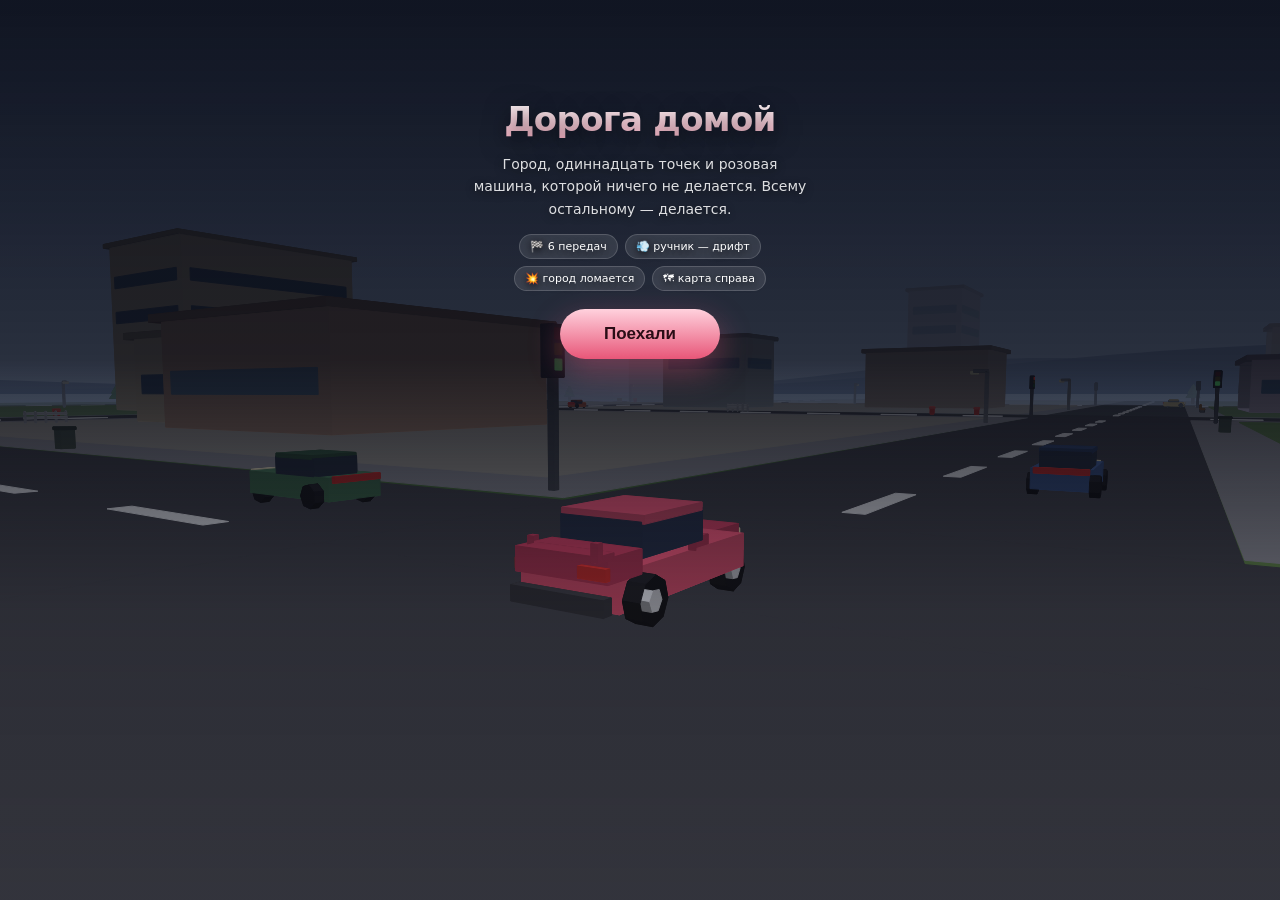
==== commit 870cbc20: "Финал в городе: дому свой участок и кадр, где он виден целиком Дом ставился вплотную к городской зас" ====
--- a/road-home.html
+++ b/road-home.html
@@ -811,11 +811,12 @@
             sideX: sx, sideZ: sz, fwdX: fx, fwdZ: fz };
 
   // расчищаем место: сносим то, что оказалось на участке
-  builds = builds.filter(b => Math.hypot(b.x-hx, b.z-hz) > 34);
+  const CLEAR = 42;                       // дому нужен свой участок
+  builds = builds.filter(b => Math.hypot(b.x-hx, b.z-hz) > CLEAR);
   for (let k = 0; k < blockBld.length; k++)
-    blockBld[k] = blockBld[k].filter(b => Math.hypot(b.x-hx, b.z-hz) > 34);
-  props = props.filter(p => Math.hypot(p.x-hx, p.z-hz) > 20);
-  statics = statics.filter(f => f.bx === undefined || Math.hypot(f.bx-hx, f.bz-hz) > 34);
+    blockBld[k] = blockBld[k].filter(b => Math.hypot(b.x-hx, b.z-hz) > CLEAR);
+  props = props.filter(p => Math.hypot(p.x-hx, p.z-hz) > 22);
+  statics = statics.filter(f => f.bx === undefined || Math.hypot(f.bx-hx, f.bz-hz) > CLEAR);
   buildHouse(hx, hz, hyaw);
 }
 
@@ -1849,9 +1850,10 @@
   cine.x  = car.x - fx*12 - sx*3.2;
   cine.y  = 4.4;
   cine.z  = car.z - fz*12 - sz*3.2;
-  cine.lx = car.x + fx*4.5 + sx*3.2;
-  cine.ly = 1.0;
-  cine.lz = car.z + fz*4.5 + sz*3.2;
+  // смотрим между машиной и крыльцом, чтобы дом целиком попал в кадр
+  cine.lx = car.x + (house.doorX - car.x) * 0.42 + fx*2.5;
+  cine.ly = 1.2;
+  cine.lz = car.z + (house.doorZ - car.z) * 0.42 + fz*2.5;
   camMode = 'cine';
 }
 
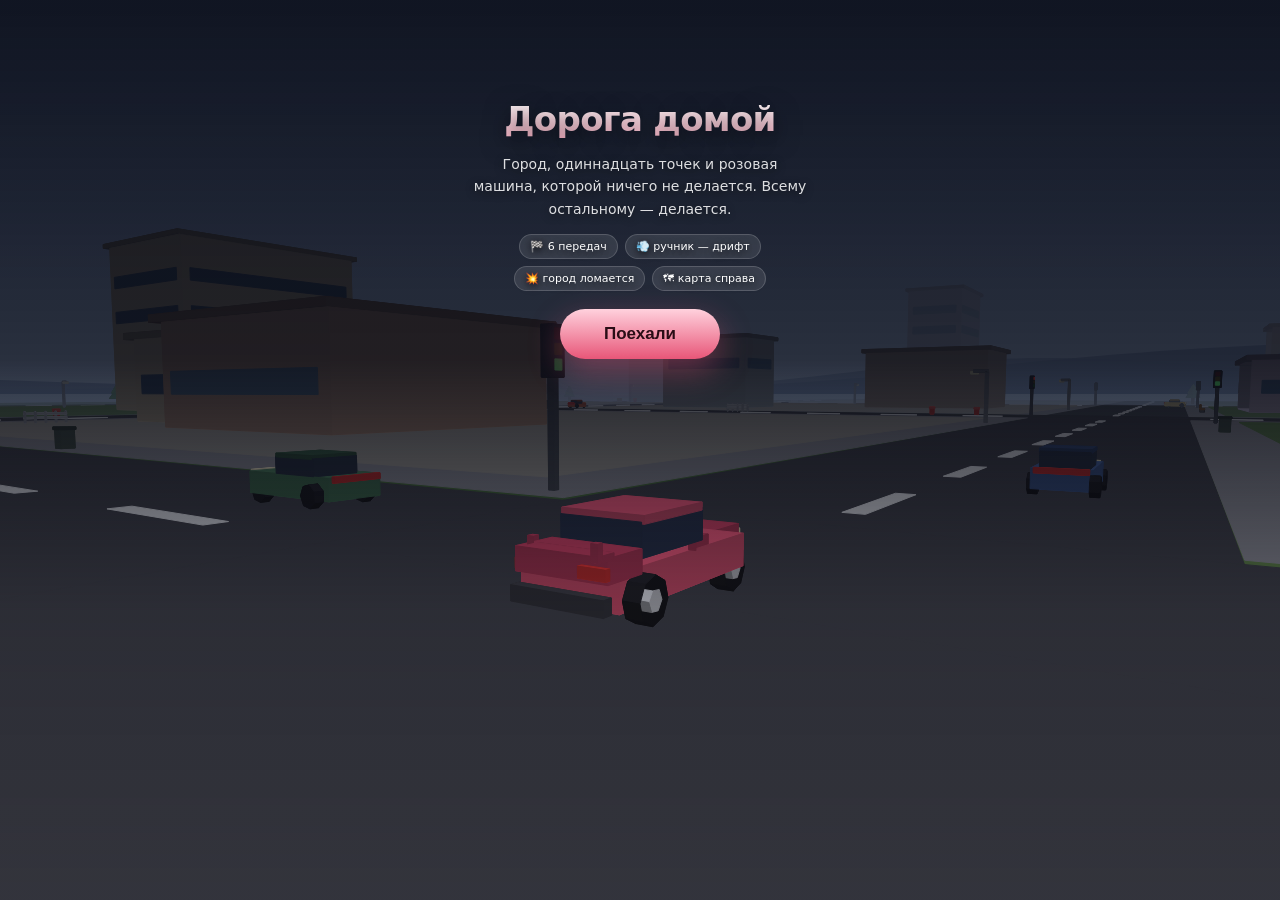
==== commit 4dc85f30: "Игра объясняет, почему не запустилась, вместо молчаливого чёрного экрана Экран с текстом ошибки лежа" ====
--- a/road-home.html
+++ b/road-home.html
@@ -75,7 +75,7 @@
 @keyframes bl{0%,100%{opacity:.18}50%{opacity:.65}}
 
 /* ---------- заставка ---------- */
-#menu{position:absolute;top:0;left:0;right:0;bottom:0;inset:0;display:flex;flex-direction:column;
+#menu{position:absolute;top:0;left:0;right:0;bottom:0;inset:0;z-index:10;display:flex;flex-direction:column;
   align-items:center;justify-content:flex-start;gap:14px;padding:11vh 28px 28px;text-align:center;color:#fff;
   background:linear-gradient(180deg,rgba(9,11,20,.93) 0%,rgba(9,11,20,.8) 40%,
                                     rgba(9,11,20,.2) 68%,rgba(9,11,20,.04) 100%)}
@@ -90,13 +90,26 @@
   background:linear-gradient(180deg,#ffd1dd,#e85678);box-shadow:0 12px 32px rgba(232,86,120,.4)}
 #go:active{transform:scale(.96)}
 
-#crash{position:absolute;top:0;left:0;right:0;bottom:0;inset:0;display:none;align-items:center;justify-content:center;
+#crash{position:absolute;top:0;left:0;right:0;bottom:0;inset:0;z-index:50;display:none;align-items:center;justify-content:center;
   background:#000;color:#4cf08a;font-family:ui-monospace,Menlo,Consolas,monospace;font-size:13px;
   white-space:pre-wrap;line-height:1.6;text-align:center;padding:20px}
 #crash.on{display:flex}
+
+/* видно только если в браузере выключен JavaScript */
+#nojs{position:fixed;top:0;left:0;right:0;bottom:0;inset:0;z-index:99;
+  display:flex;flex-direction:column;align-items:center;justify-content:center;gap:14px;
+  padding:32px 26px;text-align:center;color:#fff;background:#11131c}
+#nojs h2{font-size:22px;font-weight:800}
+#nojs p{max-width:330px;font-size:14px;line-height:1.6;opacity:.85}
+#nojs b{color:#ffb9cc}
 </style>
 </head>
 <body>
+<noscript><div id="nojs">
+  <h2>Нужен обычный браузер</h2>
+  <p>Похоже, файл открыт во встроенном просмотрщике мессенджера — в нём выключены скрипты, поэтому игра не запускается.</p>
+  <p><b>Что сделать:</b> нажми «Поделиться» → «Сохранить в Файлы», потом открой файл из «Файлов» — он откроется в Safari и заработает.</p>
+</div></noscript>
 <canvas id="c"></canvas>
 
 <div id="hud">
@@ -151,12 +164,15 @@
 
 // Если игра почему-то не заведётся, человек должен увидеть причину,
 // а не молча тыкать в кнопку. Ставим перехватчик самым первым.
+const BUILD = 'город-1';
 function fail(msg){
   try {
+    const m = document.getElementById('menu');
+    if (m) m.className = 'off';              // иначе заставка накрывает сообщение
     const box = document.getElementById('crash');
     box.className = 'on';
     box.style.fontSize = '13px';
-    box.textContent = 'Игра не запустилась 😕\n\n' + msg +
+    box.textContent = 'Игра не запустилась 😕\n\nсборка ' + BUILD + '\n' + msg +
       '\n\nПокажи это сообщение тому, кто её собирал.';
   } catch (e) {}
 }
@@ -2088,8 +2104,10 @@
   }
 }
 
+let framesDrawn = 0;
 function frame(ts){
   requestAnimationFrame(frame);
+  framesDrawn++;
   if (!last) last = ts;
   let dt = (ts - last) / 1000;
   last = ts;
@@ -2196,6 +2214,12 @@
   el.addEventListener('pointerup', startGame);
 }
 
+setTimeout(function(){
+  if (framesDrawn === 0) fail('Холст не ожил: ни одного кадра за 3 секунды.\n' +
+    'canvas=' + (!!cvs) + ' ctx=' + (!!ctx) + ' размер=' + W + 'x' + H +
+    ' граней=' + statics.length);
+}, 3000);
+
 try {
   buildCity();
   buildRoute();
